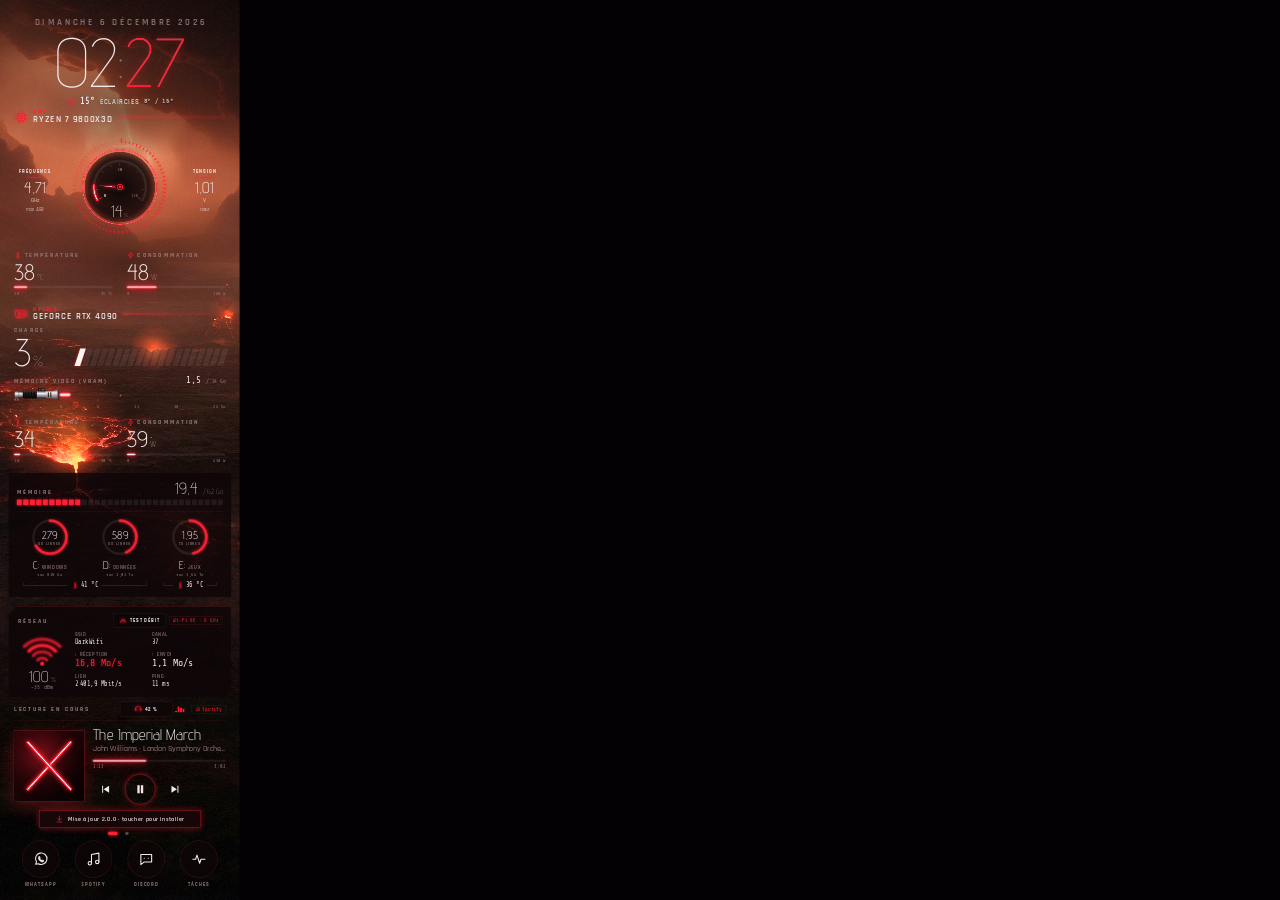
==== src/ArkaHyte/wwwroot/index.html @ 6d51eee2 "feat: audio controls, tidy data folder, same-size action pills - Audio pill in the now playing heade" ====
<!doctype html>
<html lang="fr">
<head>
	<meta charset="utf-8">
	<meta name="viewport" content="width=device-width, initial-scale=1">
	<title>Arka Hyte</title>
	<link rel="stylesheet" href="fonts/fonts.css">
	<link rel="stylesheet" href="css/console.css">
</head>
<body>
	<svg width="0" height="0" style="position:absolute" aria-hidden="true">
		<defs>
			<symbol id="i-thermo" viewBox="0 0 24 24"><path d="M14 14.8V4a2 2 0 0 0-4 0v10.8a4 4 0 1 0 4 0z"/><path d="M12 9v8"/></symbol>
			<symbol id="i-bolt" viewBox="0 0 24 24"><path d="M13 2 4 14h7l-1 8 9-12h-7z"/></symbol>
			<symbol id="i-chip" viewBox="0 0 24 24"><rect x="6" y="6" width="12" height="12" rx="1.5"/><rect x="9.5" y="9.5" width="5" height="5"/><path d="M9 2v4M15 2v4M9 18v4M15 18v4M2 9h4M2 15h4M18 9h4M18 15h4"/></symbol>
			<symbol id="i-gpu" viewBox="0 0 24 24"><rect x="2" y="6" width="20" height="11" rx="1.5"/><circle cx="9" cy="11.5" r="3"/><circle cx="9" cy="11.5" r=".6"/><path d="M15 9.5h4M15 12h4M15 14.5h4M5 17v2.5M8 17v2.5M11 17v2.5"/></symbol>
			<symbol id="i-note" viewBox="0 0 24 24"><path d="M9 18V5l11-2v13"/><circle cx="6.5" cy="18" r="2.5"/><circle cx="17.5" cy="16" r="2.5"/></symbol>
			<symbol id="i-play" viewBox="0 0 24 24"><rect x="2" y="5" width="20" height="14" rx="3"/><path d="m10 9 5 3-5 3z"/></symbol>
			<symbol id="i-live" viewBox="0 0 24 24"><path d="M5 4h15v10l-4 4h-4l-3 3v-3H5z"/><path d="M11 8v4M15 8v4"/></symbol>
			<symbol id="i-load" viewBox="0 0 24 24"><path d="M3 12h4l3-8 4 16 3-8h4"/></symbol>
			<symbol id="i-gamepad" viewBox="0 0 24 24"><path d="M6 8h12a4 4 0 0 1 3.9 4.9l-1 4A2.6 2.6 0 0 1 16.4 18L14 15h-4l-2.4 3a2.6 2.6 0 0 1-4.5-1.1l-1-4A4 4 0 0 1 6 8z"/><path d="M7.5 11v3M6 12.5h3"/></symbol>
			<symbol id="i-speaker" viewBox="0 0 24 24"><path d="M11 5 6 9H3v6h3l5 4z"/><path d="M15.5 8.5a5 5 0 0 1 0 7M18.5 5.5a9 9 0 0 1 0 13"/></symbol>
			<symbol id="i-headset" viewBox="0 0 24 24"><path d="M3 14v-2a9 9 0 0 1 18 0v2"/><path d="M21 15a2 2 0 0 1-2 2h-1v-6h1a2 2 0 0 1 2 2zM3 15a2 2 0 0 0 2 2h1v-6H5a2 2 0 0 0-2 2z"/></symbol>
			<symbol id="i-display" viewBox="0 0 24 24"><rect x="3" y="4" width="18" height="12" rx="1.5"/><path d="M8 20h8M12 16v4"/></symbol>
			<symbol id="i-mic" viewBox="0 0 24 24"><rect x="9" y="3" width="6" height="11" rx="3"/><path d="M5 11a7 7 0 0 0 14 0M12 18v3"/></symbol>
			<symbol id="i-mic-off" viewBox="0 0 24 24"><path d="M3 3l18 18"/><path d="M9 9v2a3 3 0 0 0 5.1 2.1M15 9.3V6a3 3 0 0 0-5.7-1.3"/><path d="M5 11a7 7 0 0 0 11.5 5.4M19 11a7 7 0 0 1-.6 2.8M12 18v3"/></symbol>
			<symbol id="i-grid" viewBox="0 0 24 24"><rect x="3" y="3" width="7" height="7" rx="1"/><rect x="14" y="3" width="7" height="7" rx="1"/><rect x="3" y="14" width="7" height="7" rx="1"/><rect x="14" y="14" width="7" height="7" rx="1"/></symbol>
		</defs>
	</svg>

	<div class="frame ignite" id="frame">
		<canvas class="layer" id="bg" width="682" height="2560"></canvas>
		<!-- Drifting veils over the sky (smoke or haze) and breathing lava hot spots (Sith only, positions match background.jpg) -->
		<div class="smoke" data-period="90" data-amplitude="160" style="top: 80px"></div>
		<div class="smoke" data-period="130" data-amplitude="220" style="top: 520px"></div>
		<div class="lava-spot" style="left: -30px; top: 1010px; width: 400px; height: 400px"></div>
		<div class="lava-spot" style="left: 125px; top: 1200px; width: 180px; height: 180px"></div>
		<div class="lava-spot" style="left: 360px; top: 1360px; width: 320px; height: 320px"></div>
		<div class="lava-spot" style="left: 590px; top: 835px; width: 110px; height: 110px"></div>
		<div class="lava-spot" style="left: 370px; top: 920px; width: 140px; height: 140px"></div>
		<!-- Particles (embers or blowing sand by theme): half-resolution canvas over the band y 450 to 1750 -->
		<canvas id="fx" width="341" height="650"></canvas>

		<section class="widget clock" aria-label="Horloge">
			<div class="date" id="date">&nbsp;</div>
			<div class="time"><span id="hh">--</span><span class="colon">:</span><span class="mm" id="mm">--</span></div>
			<!-- Weather (option, Open-Meteo): shown once the host sends a reading -->
			<div class="weather" id="weather" hidden>
				<svg class="wx-icon" id="wxIcon" viewBox="0 0 24 24" aria-hidden="true"></svg>
				<span class="wx-temp" id="wxTemp"></span>
				<span class="wx-text" id="wxText"></span>
				<span class="wx-range data" id="wxRange"></span>
			</div>
		</section>

		<!-- ===== Game view (frame.game): header, FPS reactor, framerate details and history ===== -->
		<div class="widget game-only game-head">
			<span class="chip"><svg><use href="#i-gamepad"/></svg>Mode jeu</span>
			<span class="game-title" id="gameTitle">--</span>
			<span class="game-mic" id="gameMic" hidden><svg><use href="#i-mic-off"/></svg>Micro coupé</span>
			<span class="data game-since" id="gameSince">&nbsp;</span>
		</div>
		<div class="widget game-only game-rule"></div>
		<!-- Arc: FPS against the refresh rate of the game's monitor; built by console.js -->
		<section class="widget game-only game-fps" id="gameFps" aria-label="Images par seconde">
			<svg id="fpsDial" width="600" height="600" viewBox="0 0 600 600" aria-hidden="true"></svg>
			<div class="game-fps-core">
				<span class="label">Images / s</span>
				<span class="game-fps-value" id="fpsValue">--</span>
				<span class="game-fps-unit">FPS</span>
				<span class="data game-fps-scale" id="fpsScale">&nbsp;</span>
			</div>
		</section>
		<div class="widget game-only game-trio">
			<div><span class="label" id="fpsLowLabel">1 % low</span><div class="game-trio-value"><span id="fpsLow">--</span><small>FPS</small></div></div>
			<div><span class="label">Temps de frame</span><div class="game-trio-value"><span id="frameTime">--</span><small>ms</small></div></div>
			<div><span class="label">Moyenne</span><div class="game-trio-value"><span id="fpsAvg">--</span><small>FPS</small></div></div>
		</div>
		<section class="widget game-only game-graph" aria-label="FPS des 60 dernières secondes">
			<div class="game-graph-head">
				<span class="label">60 dernières secondes</span>
				<span class="game-legend"><span><i></i>FPS</span><span><i class="low"></i><span id="graphLowLabel">1 % low</span></span></span>
			</div>
			<div class="graph-window">
				<svg id="fpsGraph" width="586" height="140" viewBox="0 0 586 140" aria-hidden="true"></svg>
				<div class="graph-low" id="graphLow"></div>
				<div class="graph-pause" id="graphPause" hidden></div>
			</div>
		</section>

		<!-- ===== Processor ===== -->
		<div class="widget section-head cpu-head">
			<svg class="ico"><use href="#i-chip"/></svg>
			<div class="name"><span class="maker" id="cpuMaker">AMD</span><span class="model" id="cpuModel">Ryzen 7 9800X3D</span></div>
			<span class="rule"></span>
		</div>

		<section class="widget cpu" id="cpu" aria-label="Charge du processeur (toucher : détails)">
			<canvas id="cpuSpikes" width="360" height="360"></canvas>
			<canvas id="cpuRing" width="360" height="360"></canvas>
			<div class="cpu-core">
				<span class="label">Charge</span>
				<span class="big"><span id="cpuLoad">--</span><small>%</small></span>
			</div>
		</section>

		<!-- Clock and voltage on both sides of the dial (normal view; option of the detail panel) -->
		<div class="widget cpu-side cpu-side-clock">
			<span class="label">Fréquence</span>
			<span class="cpu-side-rule"></span>
			<span class="cpu-side-value" id="cpuSideClock">--</span>
			<span class="cpu-side-unit">GHz</span>
			<span class="cpu-side-sub" id="cpuSideMax">&nbsp;</span>
		</div>
		<div class="widget cpu-side cpu-side-volt">
			<span class="label">Tension</span>
			<span class="cpu-side-rule"></span>
			<span class="cpu-side-value" id="cpuSideVolt">--</span>
			<span class="cpu-side-unit">V</span>
			<span class="cpu-side-sub">cœur</span>
		</div>

		<div class="widget metrics cpu-metrics">
			<div class="metric" id="cpuTempTile">
				<div class="metric-head"><svg class="ico"><use href="#i-thermo"/></svg><span class="label">Température</span></div>
				<div class="metric-value"><span id="cpuTemp">--</span><span class="u">°C</span></div>
				<div class="gauge"><div class="gauge-fill" id="cpuTempFill"><div class="ix" style="--d:0.3s"><div class="blade-h"></div></div></div></div>
				<div class="gauge-scale data"><span>30</span><span>95 °C</span></div>
			</div>
			<div class="metric" id="cpuPowTile">
				<div class="metric-head"><svg class="ico"><use href="#i-bolt"/></svg><span class="label">Consommation</span></div>
				<div class="metric-value"><span id="cpuPow">--</span><span class="u">W</span></div>
				<div class="gauge"><div class="gauge-fill" id="cpuPowFill"><div class="ix" style="--d:0.4s"><div class="blade-h"></div></div></div></div>
				<div class="gauge-scale data"><span>0</span><span>160 W</span></div>
			</div>
		</div>

		<!-- ===== Graphics card ===== -->
		<div class="widget section-head gpu-head">
			<svg class="ico"><use href="#i-gpu"/></svg>
			<div class="name"><span class="maker" id="gpuMaker">NVIDIA</span><span class="model" id="gpuModel">GeForce RTX 4090</span></div>
			<span class="rule"></span>
		</div>

		<section class="widget gpu-load" id="gpu" aria-label="Charge du GPU">
			<div class="load-block">
				<span class="label">Charge</span>
				<span class="big"><span id="gpuLoad">--</span><small>%</small></span>
			</div>
			<div class="segs" id="segs"></div>
			<span class="fps" id="gpuFps" hidden><span class="label">En jeu</span><span class="data"><span id="gpuFpsValue">--</span> <small>FPS</small></span></span>
		</section>

		<section class="widget vram" aria-label="Mémoire vidéo">
			<div class="vram-head">
				<span class="label">Mémoire vidéo (VRAM)</span>
				<span class="data"><span id="vramUsed">--</span> <small>/ <span id="vramTotal">24</span> Go</small></span>
			</div>
			<div class="saber-row">
				<svg width="130" height="44" viewBox="0 0 130 44" aria-hidden="true">
					<defs>
						<linearGradient id="chrome" x1="0" y1="0" x2="0" y2="1">
							<stop offset="0" stop-color="#55555b"/>
							<stop offset="0.32" stop-color="#f4f4f7"/>
							<stop offset="0.6" stop-color="#9c9ca3"/>
							<stop offset="1" stop-color="#26262a"/>
						</linearGradient>
						<linearGradient id="grip" x1="0" y1="0" x2="0" y2="1">
							<stop offset="0" stop-color="#3a3a3f"/>
							<stop offset="0.4" stop-color="#1b1b1e"/>
							<stop offset="1" stop-color="#050506"/>
						</linearGradient>
					</defs>
					<!-- Sith theme: Vader's hilt -->
					<g class="hilt-sith">
					<!-- Pommel with hanging ring -->
					<circle cx="7" cy="36" r="4.5" fill="none" stroke="url(#chrome)" stroke-width="2"/>
					<rect x="2" y="12" width="11" height="20" rx="3" fill="url(#chrome)"/>
					<rect x="13" y="13.5" width="12" height="17" fill="url(#chrome)"/>
					<!-- Black ribbed grip -->
					<rect x="25" y="12.5" width="40" height="19" fill="#0b0b0d"/>
					<g fill="url(#grip)">
						<rect x="27" y="10.5" width="5" height="23" rx="1.5"/>
						<rect x="35" y="10.5" width="5" height="23" rx="1.5"/>
						<rect x="43" y="10.5" width="5" height="23" rx="1.5"/>
						<rect x="51" y="10.5" width="5" height="23" rx="1.5"/>
						<rect x="59" y="10.5" width="5" height="23" rx="1.5"/>
					</g>
					<!-- Clamp with activation box -->
					<rect x="65" y="11" width="26" height="22" fill="url(#chrome)"/>
					<rect x="67" y="29" width="22" height="2" fill="#3a3a3f"/>
					<rect x="68" y="3" width="20" height="9" rx="1" fill="#141416"/>
					<circle cx="73" cy="7.5" r="2.2" style="fill: var(--blade)"/>
					<rect x="78" y="5" width="8" height="5" rx="1" fill="#55555b"/>
					<!-- Flared emitter shroud -->
					<path d="M91 12 L110 12 L126 6 L126 38 L110 32 L91 32 Z" fill="url(#chrome)"/>
					<g fill="#1a1a1d">
						<rect x="96" y="15" width="3" height="14" rx="1"/>
						<rect x="103" y="15" width="3" height="14" rx="1"/>
					</g>
					<rect x="124" y="8" width="4" height="28" fill="#2a2a2e"/>
					</g>
					<!-- Jedi theme: Obi-Wan style hilt, same length so the blade starts at the same place -->
					<g class="hilt-jedi">
						<!-- Ribbed pommel -->
						<rect x="2" y="12.5" width="12" height="19" rx="4" fill="url(#chrome)"/>
						<g fill="#1a1a1d">
							<rect x="5" y="12.5" width="1.6" height="19"/>
							<rect x="9" y="12.5" width="1.6" height="19"/>
						</g>
						<!-- Grip: steel tube with black ribs -->
						<rect x="14" y="14" width="46" height="16" fill="url(#chrome)"/>
						<g fill="url(#grip)">
							<rect x="17" y="12.5" width="4" height="19" rx="1.2"/>
							<rect x="24" y="12.5" width="4" height="19" rx="1.2"/>
							<rect x="31" y="12.5" width="4" height="19" rx="1.2"/>
							<rect x="38" y="12.5" width="4" height="19" rx="1.2"/>
							<rect x="45" y="12.5" width="4" height="19" rx="1.2"/>
							<rect x="52" y="12.5" width="4" height="19" rx="1.2"/>
						</g>
						<!-- Collar with the activation button -->
						<rect x="60" y="11" width="13" height="22" rx="1.5" fill="url(#chrome)"/>
						<rect x="63" y="6" width="7" height="6" rx="1" fill="#141416"/>
						<rect x="64.5" y="7.5" width="4" height="3" rx="0.8" style="fill: var(--blade)"/>
						<!-- Upper body with vent slots -->
						<rect x="73" y="13.5" width="30" height="17" fill="url(#chrome)"/>
						<g fill="#1a1a1d">
							<rect x="78" y="17" width="8" height="2.2" rx="1"/>
							<rect x="78" y="24.8" width="8" height="2.2" rx="1"/>
							<rect x="91" y="15.5" width="2" height="13" rx="1"/>
							<rect x="96" y="15.5" width="2" height="13" rx="1"/>
						</g>
						<!-- Emitter: dark ring then a toothed steel cap -->
						<rect x="103" y="10.5" width="4" height="23" rx="1" fill="#2a2a2e"/>
						<rect x="107" y="12" width="17" height="20" fill="url(#chrome)"/>
						<g fill="#1a1a1d">
							<rect x="110" y="12" width="2.4" height="4"/>
							<rect x="115" y="12" width="2.4" height="4"/>
							<rect x="120" y="12" width="2.4" height="4"/>
							<rect x="110" y="28" width="2.4" height="4"/>
							<rect x="115" y="28" width="2.4" height="4"/>
							<rect x="120" y="28" width="2.4" height="4"/>
						</g>
						<rect x="124" y="11" width="4" height="22" fill="#2a2a2e"/>
					</g>
				</svg>
				<div class="saber-zone">
					<div class="vram-fill" id="vramFill"><div class="ix" style="--d:0.6s"><div class="blade-h"></div></div></div>
				</div>
			</div>
			<div class="ticks data" id="vramTicks"><span>0</span><span>6</span><span>12</span><span>18</span><span>24 Go</span></div>
		</section>

		<div class="widget metrics gpu-metrics">
			<div class="metric" id="gpuTempTile">
				<div class="metric-head"><svg class="ico"><use href="#i-thermo"/></svg><span class="label">Température</span></div>
				<div class="metric-value"><span id="gpuTemp">--</span><span class="u">°C</span></div>
				<div class="gauge"><div class="gauge-fill" id="gpuTempFill"><div class="ix" style="--d:0.7s"><div class="blade-h"></div></div></div></div>
				<div class="gauge-scale data"><span>30</span><span>90 °C</span></div>
			</div>
			<div class="metric" id="gpuPowTile">
				<div class="metric-head"><svg class="ico"><use href="#i-bolt"/></svg><span class="label">Consommation</span></div>
				<div class="metric-value"><span id="gpuPow">--</span><span class="u">W</span></div>
				<div class="gauge"><div class="gauge-fill" id="gpuPowFill"><div class="ix" style="--d:0.8s"><div class="blade-h"></div></div></div></div>
				<div class="gauge-scale data"><span>0</span><span>450 W</span></div>
			</div>
		</div>

		<!-- ===== Memory + storage ===== -->
		<section class="widget vault" aria-label="Mémoire et stockage">
			<div class="ram-head">
				<span class="label">Mémoire</span>
				<span class="ram-value"><span id="ramUsed">--</span> <small>/ <span id="ramTotal">--</span> Go</small></span>
			</div>
			<div class="leds" id="leds"></div>
			<!-- One card per configured drive, built by console.js from the template below -->
			<div class="disks" id="disks"></div>
			<template id="diskTemplate">
				<div class="disk">
					<div class="disk-ring">
						<svg width="108" height="108" viewBox="0 0 108 108" aria-hidden="true">
							<circle cx="54" cy="54" r="47" fill="none" stroke="rgba(255,255,255,0.08)" stroke-width="7"/>
							<circle class="disk-arc" cx="54" cy="54" r="47" fill="none" style="stroke: var(--blade)" stroke-width="7" stroke-linecap="round" stroke-dasharray="0 296"/>
						</svg>
						<div class="inner"><span class="free">--</span><span class="unit">Go libres</span></div>
					</div>
					<div class="disk-name"><span class="disk-letter">--</span><span class="disk-label"></span></div>
					<span class="data disk-total">&nbsp;</span>
				</div>
			</template>
			<!-- One per physical disk, under the drives it holds: their shared temperature -->
			<template id="diskGroupTemplate">
				<div class="disk-group" hidden><span class="disk-temp"><svg class="ico"><use href="#i-thermo"/></svg><span class="disk-temp-value">-- °C</span></span></div>
			</template>
		</section>

		<!-- ===== Network ===== -->
		<section class="widget holonet" id="holonet" aria-label="Réseau">
			<div class="net-head">
				<span class="label">Réseau</span>
				<div class="net-actions">
					<button type="button" class="action-pill net-test" id="netTestBtn" aria-label="Lancer un test de débit">
						<svg viewBox="0 0 24 24"><path d="M4 18a8 8 0 1 1 16 0"/><path d="m12 18 4-6"/><path d="M6.6 13.6h.01M8.6 9.6h.01M12 8h.01M15.4 9.6h.01"/></svg>
						<span>Test débit</span>
					</button>
					<button type="button" class="net-test" id="stAction" hidden>Annuler</button>
					<span class="chip" id="netChip">--</span>
				</div>
			</div>
			<!-- The speed test view takes the place of the network body, in the same box -->
			<div class="net-stack" id="netStack">
				<div class="net-body">
					<div class="signal">
						<svg width="130" height="100" viewBox="0 0 130 100" aria-hidden="true">
							<path class="arc" id="arc1" d="M52.27 79.27 A18 18 0 0 1 77.73 79.27"/>
							<path class="arc" id="arc2" d="M39.54 66.54 A36 36 0 0 1 90.46 66.54"/>
							<path class="arc" id="arc3" d="M26.82 53.82 A54 54 0 0 1 103.18 53.82"/>
							<path class="arc" id="arc4" d="M14.09 41.09 A72 72 0 0 1 115.91 41.09"/>
							<circle class="source" cx="65" cy="90" r="6" style="fill: var(--blade)"/>
						</svg>
						<span class="signal-pct"><span id="sigPct">--</span><small> %</small></span>
						<span class="data" id="rssi">&nbsp;</span>
					</div>
					<dl class="netgrid">
						<div><dt>SSID</dt><dd id="ssid">--</dd></div>
						<div><dt>Canal</dt><dd id="channel">--</dd></div>
						<div><dt>↓ Réception</dt><dd class="rate down" id="rateDown">--</dd></div>
						<div><dt>↑ Envoi</dt><dd class="rate" id="rateUp">--</dd></div>
						<div><dt>Lien</dt><dd id="link">--</dd></div>
						<div><dt>Ping</dt><dd id="ping">--</dd></div>
					</dl>
				</div>
				<div class="speedtest" id="speedtest" aria-label="Test de débit" hidden>
					<div class="st-live" id="stLive">
						<canvas id="stGauge" width="236" height="176"></canvas>
						<div class="st-readout">
							<span class="st-dir" id="stDir">Ping</span>
							<div class="st-reading"><span class="st-value" id="stValue">--</span><span class="st-unit" id="stUnit">ms</span></div>
							<dl class="st-results">
								<div><dt>Ping</dt><dd id="stPing">--</dd></div>
								<div class="down"><dt>↓</dt><dd id="stDown">--</dd></div>
								<div class="up"><dt>↑</dt><dd id="stUp">--</dd></div>
							</dl>
							<span class="data st-phase" id="stPhase">Test de débit</span>
						</div>
					</div>
					<div class="st-summary" id="stSummary" hidden>
						<div class="st-stat down"><span class="label">↓ Réception</span><span class="st-big" id="stSumDown">--</span><span class="st-u">Mbit/s</span></div>
						<div class="st-stat up"><span class="label">↑ Envoi</span><span class="st-big" id="stSumUp">--</span><span class="st-u">Mbit/s</span></div>
						<div class="st-stat ping"><span class="label">Ping</span><span class="st-big" id="stSumPing">--</span><span class="st-u">ms</span></div>
						<span class="data st-server" id="stServer">&nbsp;</span>
					</div>
				</div>
			</div>
		</section>

		<!-- ===== Now playing ===== -->
		<section class="widget media" id="media" aria-label="Lecture en cours">
			<div class="media-head">
				<span class="label">Lecture en cours</span>
				<span class="media-tags">
					<!-- Audio: one pill (output, volume, a muted microphone) that opens the Audio panel -->
					<button type="button" class="action-pill audio-pill audio-mic" id="audioPill" aria-label="Audio" hidden>
						<svg class="audio-pill-output"><use href="#i-speaker"/></svg><span id="audioVolumeText">--</span><svg class="audio-pill-mic" hidden><use href="#i-mic-off"/></svg>
					</button>
					<span class="eq" aria-hidden="true"><i></i><i></i><i></i><i></i></span>
					<span class="chip" id="mediaSource"><svg><use href="#i-note"/></svg><span>--</span></span>
				</span>
			</div>
			<div class="media-body">
				<div class="media-art-box">
					<canvas id="mediaArt" width="200" height="200"></canvas>
					<img id="mediaCover" alt="" hidden>
				</div>
				<div class="media-info">
					<span class="media-title" id="mediaTitle">Aucune lecture</span>
					<span class="media-artist" id="mediaArtist">&nbsp;</span>
					<div class="media-progress" id="mediaProgress">
						<div class="gauge"><div class="gauge-fill" id="mediaFill"><div class="blade-h"></div></div></div>
						<div class="media-time data"><span id="mediaPos">0:00</span><span id="mediaDur">0:00</span></div>
					</div>
					<div class="live" id="mediaLive" hidden><b>EN DIRECT</b></div>
					<div class="media-controls">
						<button type="button" data-media="previous" aria-label="Précédent"><svg viewBox="0 0 24 24"><path d="M6 5h2v14H6zM20 5v14L9 12z"/></svg></button>
						<button type="button" data-media="toggle" class="main" id="playBtn" aria-label="Lecture"><svg viewBox="0 0 24 24" id="playIcon"><path d="M7 4v16l13-8z"/></svg></button>
						<button type="button" data-media="next" aria-label="Suivant"><svg viewBox="0 0 24 24"><path d="M16 5h2v14h-2zM4 5v14l11-7z"/></svg></button>
					</div>
				</div>
			</div>
		</section>

		<!-- Dock buttons come from the "Shortcuts" setting (label, target, icon); long press opens the editor -->
		<nav class="widget dock" id="dock" aria-label="Raccourcis"></nav>

		<!-- Shortcut editor (long press on a dock button) -->
		<div class="editor" id="editor" role="dialog" aria-modal="true" aria-labelledby="editorTitle" hidden>
			<div class="editor-panel">
				<div class="editor-head">
					<span class="label" id="editorTitle">Raccourci</span>
					<button type="button" class="editor-close" id="editorClose" aria-label="Fermer">
						<svg viewBox="0 0 24 24"><path d="M6 6l12 12M18 6 6 18"/></svg>
					</button>
				</div>
				<div class="editor-preview">
					<span class="dock-icon" id="editorPreviewIcon"></span>
					<div class="editor-preview-text">
						<span class="editor-app-name" id="editorAppName">Choisis une application</span>
						<span class="data">Touche une application, puis une icône</span>
					</div>
				</div>
				<span class="label editor-section">Application</span>
				<div class="editor-apps-wrap">
					<div class="editor-apps" id="editorApps"></div>
					<div class="editor-letters" id="editorLetters"></div>
				</div>
				<span class="label editor-section">Icône</span>
				<div class="editor-icons" id="editorIcons"></div>
				<div class="editor-actions">
					<button type="button" class="editor-btn" id="editorCancel">Annuler</button>
					<button type="button" class="editor-btn primary" id="editorSave" disabled>Enregistrer</button>
				</div>
			</div>
		</div>
		<!-- Processor details (tap on the CPU dial), filled by console.js -->
		<div class="editor cpu-detail" id="cpuDetail" role="dialog" aria-modal="true" aria-labelledby="cpuDetailTitle" hidden>
			<div class="editor-panel">
				<div class="editor-head">
					<div>
						<span class="label" id="cpuDetailTitle">Processeur</span>
						<div class="cpu-detail-model" id="cpuDetailModel">&nbsp;</div>
					</div>
					<button type="button" class="editor-close" id="cpuDetailClose" aria-label="Fermer">
						<svg viewBox="0 0 24 24"><path d="M6 6l12 12M18 6 6 18"/></svg>
					</button>
				</div>
				<div class="cpu-stats">
					<div class="cpu-stat">
						<span class="label">Fréquence des cœurs</span>
						<div class="cpu-stat-value"><span id="cpuDetailClock">--</span><small>GHz</small></div>
						<div class="cpu-stat-sub" id="cpuDetailFastest">&nbsp;</div>
						<div class="cpu-stat-sub" id="cpuDetailEffective">&nbsp;</div>
					</div>
					<div class="cpu-stat">
						<span class="label">Tension du cœur</span>
						<div class="cpu-stat-value"><span id="cpuDetailVolt">--</span><small>V</small></div>
						<div class="cpu-stat-sub">VDDCR_VDD (SVI3)</div>
					</div>
					<div class="cpu-stat">
						<span class="label">Limite de puissance</span>
						<div class="cpu-stat-value"><span id="cpuDetailPpt">--</span><small>% PPT</small></div>
						<div class="gauge"><div class="gauge-fill" id="cpuDetailPptFill"><div class="blade-h"></div></div></div>
					</div>
					<div class="cpu-stat">
						<span class="label">Cœurs actifs</span>
						<div class="cpu-stat-value"><span id="cpuDetailActive">--</span><small id="cpuDetailCores"></small></div>
						<div class="cpu-stat-sub">moyenne sur la seconde</div>
					</div>
				</div>
				<div class="cpu-section-title"><span class="label">Charge par cœur</span><span class="hint" id="cpuDetailLanesHint">&nbsp;</span></div>
				<div class="cpu-lanes" id="cpuDetailLanes"></div>
				<button type="button" class="cpu-detail-toggle" id="cpuDetailToggle" aria-pressed="true">
					<span>Afficher fréquence et tension à côté du compteur</span><i></i>
				</button>
				<button type="button" class="editor-btn" data-action="cpu">Ouvrir le Gestionnaire des tâches</button>
			</div>
		</div>

		<!-- Audio (tap on the output or volume pill): volume, default output, microphone -->
		<div class="editor audio-panel" id="audioPanel" role="dialog" aria-modal="true" aria-labelledby="audioPanelTitle" hidden>
			<div class="editor-panel">
				<div class="editor-head">
					<span class="label" id="audioPanelTitle">Audio</span>
					<button type="button" class="editor-close" id="audioPanelClose" aria-label="Fermer">
						<svg viewBox="0 0 24 24"><path d="M6 6l12 12M18 6 6 18"/></svg>
					</button>
				</div>
				<div class="cpu-section-title"><span class="label">Volume général</span></div>
				<div class="audio-volume" id="audioVolume">
					<svg><use href="#i-speaker"/></svg>
					<div class="audio-track" id="audioTrack"><div class="audio-fill" id="audioFill"></div><div class="audio-knob" id="audioKnob"></div></div>
					<span class="audio-value"><span id="audioVolumeValue">--</span><small>%</small></span>
				</div>
				<div class="cpu-section-title"><span class="label">Sortie</span></div>
				<div class="audio-outputs" id="audioOutputs"></div>
				<div class="cpu-section-title"><span class="label">Micro</span></div>
				<button type="button" class="audio-chip audio-mic audio-mic-big" id="audioMicButton">
					<svg><use href="#i-mic"/></svg><span><span id="audioMicState">--</span><small id="audioMicName">&nbsp;</small></span>
				</button>
			</div>
		</div>

		<!-- Last minutes of a temperature / power tile (short tap), drawn by console.js -->
		<div class="editor history" id="history" role="dialog" aria-modal="true" aria-labelledby="historyTitle" hidden>
			<div class="editor-panel">
				<div class="editor-head">
					<span class="label" id="historyTitle">Historique</span>
					<button type="button" class="editor-close" id="historyClose" aria-label="Fermer">
						<svg viewBox="0 0 24 24"><path d="M6 6l12 12M18 6 6 18"/></svg>
					</button>
				</div>
				<div class="history-range" role="radiogroup" aria-label="Durée">
					<button type="button" role="radio" data-minutes="10">10 minutes</button>
					<button type="button" role="radio" data-minutes="30">30 minutes</button>
				</div>
				<div class="history-stats">
					<div><span class="label">Actuelle</span><span class="history-value"><span id="historyNow">--</span><small class="history-unit"></small></span></div>
					<div><span class="label">Min</span><span class="history-value"><span id="historyMin">--</span><small class="history-unit"></small></span></div>
					<div><span class="label">Moyenne</span><span class="history-value"><span id="historyAvg">--</span><small class="history-unit"></small></span></div>
					<div><span class="label">Max</span><span class="history-value"><span id="historyMax">--</span><small class="history-unit"></small></span></div>
				</div>
				<canvas id="historyChart" width="586" height="440"></canvas>
				<div class="history-legend">
					<span><i class="line"></i>Mesure</span>
					<span><i class="warm"></i>Seuil chaud <b id="historyWarm">--</b></span>
					<span><i class="hot"></i>Seuil d'alerte <b id="historyHot">--</b></span>
					<span>Haut de l'échelle <b id="historyTop">--</b></span>
				</div>
				<p class="history-note" id="historyNote"></p>
			</div>
		</div>

		<!-- On-screen settings of a metric (long press): HWiNFO value(s) and thresholds, built by console.js -->
		<div class="editor sheet" id="sheet" role="dialog" aria-modal="true" aria-labelledby="sheetTitle" hidden>
			<div class="editor-panel">
				<div class="editor-head">
					<span class="label" id="sheetTitle">Réglages</span>
					<button type="button" class="editor-close" id="sheetClose" aria-label="Fermer">
						<svg viewBox="0 0 24 24"><path d="M6 6l12 12M18 6 6 18"/></svg>
					</button>
				</div>
				<div class="sheet-body" id="sheetBody"></div>
				<div class="editor-actions">
					<button type="button" class="editor-btn" id="sheetCancel">Annuler</button>
					<button type="button" class="editor-btn primary" id="sheetSave" disabled>Enregistrer</button>
				</div>
			</div>
		</div>
		<!-- Which view is shown, like the pages of a phone: a swipe moves between them, so does a tap on a dot.
		     Not a .widget: it stays put while the views change. -->
		<div class="page-dots" id="pageDots" aria-label="Vues">
			<button type="button" data-view="normal" aria-label="Vue normale"></button>
			<button type="button" data-view="game" aria-label="Vue jeu"></button>
		</div>
		<!-- Stays until the update is installed (a toast would be gone before anyone looks) -->
		<button type="button" class="update-banner" id="updateBanner" hidden>
			<svg viewBox="0 0 24 24"><path d="M12 3v12M7 10l5 5 5-5M5 20h14"/></svg>
			<span id="updateText"></span>
		</button>
		<div class="toast" id="toast" role="status"></div>
	</div>

	<script src="js/icons.js"></script>
	<script src="js/console.js"></script>
</body>
</html>
---- src/ArkaHyte/wwwroot/fonts/fonts.css ----
/* Self-hosted Google Fonts (SIL Open Font License): Advent Pro, Rajdhani, Share Tech Mono */
@font-face {
	font-family: 'Advent Pro';
	font-style: normal;
	font-weight: 100;
	font-display: block;
	src: url(./AdventPro-latin-ext-100.woff2) format('woff2');
	unicode-range: U+0100-02BA, U+02BD-02C5, U+02C7-02CC, U+02CE-02D7, U+02DD-02FF, U+0304, U+0308, U+0329, U+1D00-1DBF, U+1E00-1E9F, U+1EF2-1EFF, U+2020, U+20A0-20AB, U+20AD-20C4, U+2113, U+2C60-2C7F, U+A720-A7FF;
}
@font-face {
	font-family: 'Advent Pro';
	font-style: normal;
	font-weight: 100;
	font-display: block;
	src: url(./AdventPro-latin-100.woff2) format('woff2');
	unicode-range: U+0000-00FF, U+0131, U+0152-0153, U+02BB-02BC, U+02C6, U+02DA, U+02DC, U+0304, U+0308, U+0329, U+2000-206F, U+20AC, U+2122, U+2191, U+2193, U+2212, U+2215, U+FEFF, U+FFFD;
}
@font-face {
	font-family: 'Advent Pro';
	font-style: normal;
	font-weight: 200;
	font-display: block;
	src: url(./AdventPro-latin-ext-100.woff2) format('woff2');
	unicode-range: U+0100-02BA, U+02BD-02C5, U+02C7-02CC, U+02CE-02D7, U+02DD-02FF, U+0304, U+0308, U+0329, U+1D00-1DBF, U+1E00-1E9F, U+1EF2-1EFF, U+2020, U+20A0-20AB, U+20AD-20C4, U+2113, U+2C60-2C7F, U+A720-A7FF;
}
@font-face {
	font-family: 'Advent Pro';
	font-style: normal;
	font-weight: 200;
	font-display: block;
	src: url(./AdventPro-latin-100.woff2) format('woff2');
	unicode-range: U+0000-00FF, U+0131, U+0152-0153, U+02BB-02BC, U+02C6, U+02DA, U+02DC, U+0304, U+0308, U+0329, U+2000-206F, U+20AC, U+2122, U+2191, U+2193, U+2212, U+2215, U+FEFF, U+FFFD;
}
@font-face {
	font-family: 'Advent Pro';
	font-style: normal;
	font-weight: 300;
	font-display: block;
	src: url(./AdventPro-latin-ext-100.woff2) format('woff2');
	unicode-range: U+0100-02BA, U+02BD-02C5, U+02C7-02CC, U+02CE-02D7, U+02DD-02FF, U+0304, U+0308, U+0329, U+1D00-1DBF, U+1E00-1E9F, U+1EF2-1EFF, U+2020, U+20A0-20AB, U+20AD-20C4, U+2113, U+2C60-2C7F, U+A720-A7FF;
}
@font-face {
	font-family: 'Advent Pro';
	font-style: normal;
	font-weight: 300;
	font-display: block;
	src: url(./AdventPro-latin-100.woff2) format('woff2');
	unicode-range: U+0000-00FF, U+0131, U+0152-0153, U+02BB-02BC, U+02C6, U+02DA, U+02DC, U+0304, U+0308, U+0329, U+2000-206F, U+20AC, U+2122, U+2191, U+2193, U+2212, U+2215, U+FEFF, U+FFFD;
}
@font-face {
	font-family: 'Rajdhani';
	font-style: normal;
	font-weight: 500;
	font-display: block;
	src: url(./Rajdhani-latin-ext-500.woff2) format('woff2');
	unicode-range: U+0100-02BA, U+02BD-02C5, U+02C7-02CC, U+02CE-02D7, U+02DD-02FF, U+0304, U+0308, U+0329, U+1D00-1DBF, U+1E00-1E9F, U+1EF2-1EFF, U+2020, U+20A0-20AB, U+20AD-20C4, U+2113, U+2C60-2C7F, U+A720-A7FF;
}
@font-face {
	font-family: 'Rajdhani';
	font-style: normal;
	font-weight: 500;
	font-display: block;
	src: url(./Rajdhani-latin-500.woff2) format('woff2');
	unicode-range: U+0000-00FF, U+0131, U+0152-0153, U+02BB-02BC, U+02C6, U+02DA, U+02DC, U+0304, U+0308, U+0329, U+2000-206F, U+20AC, U+2122, U+2191, U+2193, U+2212, U+2215, U+FEFF, U+FFFD;
}
@font-face {
	font-family: 'Rajdhani';
	font-style: normal;
	font-weight: 600;
	font-display: block;
	src: url(./Rajdhani-latin-ext-600.woff2) format('woff2');
	unicode-range: U+0100-02BA, U+02BD-02C5, U+02C7-02CC, U+02CE-02D7, U+02DD-02FF, U+0304, U+0308, U+0329, U+1D00-1DBF, U+1E00-1E9F, U+1EF2-1EFF, U+2020, U+20A0-20AB, U+20AD-20C4, U+2113, U+2C60-2C7F, U+A720-A7FF;
}
@font-face {
	font-family: 'Rajdhani';
	font-style: normal;
	font-weight: 600;
	font-display: block;
	src: url(./Rajdhani-latin-600.woff2) format('woff2');
	unicode-range: U+0000-00FF, U+0131, U+0152-0153, U+02BB-02BC, U+02C6, U+02DA, U+02DC, U+0304, U+0308, U+0329, U+2000-206F, U+20AC, U+2122, U+2191, U+2193, U+2212, U+2215, U+FEFF, U+FFFD;
}
@font-face {
	font-family: 'Rajdhani';
	font-style: normal;
	font-weight: 700;
	font-display: block;
	src: url(./Rajdhani-latin-ext-700.woff2) format('woff2');
	unicode-range: U+0100-02BA, U+02BD-02C5, U+02C7-02CC, U+02CE-02D7, U+02DD-02FF, U+0304, U+0308, U+0329, U+1D00-1DBF, U+1E00-1E9F, U+1EF2-1EFF, U+2020, U+20A0-20AB, U+20AD-20C4, U+2113, U+2C60-2C7F, U+A720-A7FF;
}
@font-face {
	font-family: 'Rajdhani';
	font-style: normal;
	font-weight: 700;
	font-display: block;
	src: url(./Rajdhani-latin-700.woff2) format('woff2');
	unicode-range: U+0000-00FF, U+0131, U+0152-0153, U+02BB-02BC, U+02C6, U+02DA, U+02DC, U+0304, U+0308, U+0329, U+2000-206F, U+20AC, U+2122, U+2191, U+2193, U+2212, U+2215, U+FEFF, U+FFFD;
}
@font-face {
	font-family: 'Share Tech Mono';
	font-style: normal;
	font-weight: 400;
	font-display: block;
	src: url(./ShareTechMono-latin-400.woff2) format('woff2');
	unicode-range: U+0000-00FF, U+0131, U+0152-0153, U+02BB-02BC, U+02C6, U+02DA, U+02DC, U+0304, U+0308, U+0329, U+2000-206F, U+20AC, U+2122, U+2191, U+2193, U+2212, U+2215, U+FEFF, U+FFFD;
}
---- src/ArkaHyte/wwwroot/css/console.css ----
/* Layout: fixed 682x2560 portrait frame scaled to the window; landscape background behind,
   CPU and GPU sections open with a header rule, widgets float over the landscape.
   Themes: the colours below are the Sith theme (red blade, volcanic world); :root[data-theme]
   blocks redefine them. Triplets ("r, g, b") feed rgba() here and the canvas drawings in console.js. */
:root {
	--blade-rgb: 255, 31, 51;
	--line-rgb: 255, 60, 75;
	--core-rgb: 255, 244, 244;
	--bone-rgb: 243, 233, 234;
	--ash-rgb: 143, 118, 121;
	--void-rgb: 3, 1, 4;
	--panel-rgb: 14, 6, 8;
	--panel-hi-rgb: 26, 7, 9;
	/* Album art placeholder gradient */
	--art-top-rgb: 42, 5, 8;
	--art-bottom-rgb: 7, 1, 2;
	/* Light tint of the blade, for the glow edge of the clock digits */
	--blade-soft: var(--blade-soft);
	/* Veils drifting over the sky: dark smoke here, light haze in the desert */
	--veil-a: rgba(18, 5, 5, 0.75);
	--veil-b: rgba(30, 8, 6, 0.3);
	/* Unlit part of gauges, segments and LEDs */
	--track: rgba(255, 255, 255, 0.07);

	--void: rgb(var(--void-rgb));
	/* Panels are opaque enough to read without backdrop-filter, which re-blurs the moving embers every frame */
	--obsidian: rgba(var(--panel-rgb), 0.8);
	--ash: rgb(var(--ash-rgb));
	--bone: rgb(var(--bone-rgb));
	--blade: rgb(var(--blade-rgb));
	--core: rgb(var(--core-rgb));
	/* Alerts (high values, no internet): a hue that stands out from both the blade and the backdrop,
	   orange over the volcano */
	--ember-rgb: 255, 122, 69;
	--ember-glow-rgb: 255, 90, 40;
	--warm: #ffb08a;
	--alert-panel: rgba(52, 7, 4, 0.9);
	--ember: rgb(var(--ember-rgb));
	/* Speed test upload phase, to tell it apart from the download (blade colour) */
	--upload: #ffb020;
	--line: rgba(var(--line-rgb), 0.26);
	--font-display: 'Advent Pro', 'Segoe UI', sans-serif;
	--font-label: 'Rajdhani', 'Segoe UI', sans-serif;
	--font-data: 'Share Tech Mono', Consolas, monospace;
	color-scheme: dark;
}
/* Jedi: Obi-Wan's blue blade, cool steel greys, sunlit desert world. The picture stays as bright
   as it is: the theme makes itself readable on it instead (halo, thicker digits, dark tracks). */
:root[data-theme="jedi"] {
	--blade-rgb: 40, 140, 255;
	--line-rgb: 80, 165, 255;
	--core-rgb: 240, 248, 255;
	--bone-rgb: 240, 245, 250;
	--ash-rgb: 196, 210, 226;
	--void-rgb: 1, 3, 8;
	--panel-rgb: 5, 10, 19;
	--panel-hi-rgb: 9, 17, 32;
	--art-top-rgb: 6, 24, 52;
	--art-bottom-rgb: 1, 4, 10;
	--blade-soft: #7cc2ff;
	--veil-a: transparent;
	--veil-b: transparent;
	--track: rgba(4, 16, 34, 0.5);
	/* Orange disappears against the sand and the suns: alerts take Mace Windu's violet blade */
	--ember-rgb: 168, 28, 255;
	--ember-glow-rgb: 150, 20, 255;
	--warm: #c070ff;
	--alert-panel: rgba(34, 8, 54, 0.9);
	--halo: 0 1px 2px rgba(2, 10, 24, 0.95), 0 0 4px rgba(2, 10, 24, 0.75), 0 0 12px rgba(2, 10, 24, 0.5);
}
/* A dark halo under every text over the landscape: set once on the frame, text-shadow is inherited */
:root[data-theme="jedi"] .frame {
	text-shadow: var(--halo);
}
:root[data-theme="jedi"] .ico,
:root[data-theme="jedi"] .rule,
:root[data-theme="jedi"] .media-controls svg {
	filter: drop-shadow(0 0 2px rgba(2, 10, 24, 0.9));
}
/* Blue on blue sky: the maker names take the light tint of the blade */
:root[data-theme="jedi"] .section-head .maker {
	color: var(--blade-soft);
}
:root[data-theme="jedi"] .dock-label {
	color: var(--bone);
}
/* Over the sand the play button gets a dark disc, like the dock buttons */
:root[data-theme="jedi"] .media-controls button.main {
	background: rgba(var(--panel-rgb), 0.75);
}
/* The display font only ships its thinnest weight: a stroke thickens the digits on the bright sky */
:root[data-theme="jedi"] .time,
:root[data-theme="jedi"] .date,
:root[data-theme="jedi"] .gpu-load .big,
:root[data-theme="jedi"] .metric-value {
	-webkit-text-stroke: 1px currentColor;
}
:root[data-theme="jedi"] .time .mm {
	text-shadow: var(--halo), 0 0 2px var(--blade-soft), 0 0 22px rgba(var(--blade-rgb), 0.6);
}
/* Each theme shows its own hilt in the VRAM saber, and lava only exists on the volcanic world */
:root[data-theme="jedi"] .hilt-sith,
:root:not([data-theme="jedi"]) .hilt-jedi,
:root[data-theme="jedi"] .lava-spot {
	display: none;
}

* {
	-webkit-tap-highlight-color: transparent;
}

[hidden] {
	display: none !important;
}

html,
body {
	margin: 0;
	height: 100%;
	overflow: hidden;
	background: var(--void);
	color: var(--bone);
	font-family: var(--font-label);
	cursor: default;
}

/* ---------- Frame (native 682x2560) ---------- */
.frame {
	position: absolute;
	left: 0;
	top: 0;
	width: 682px;
	height: 2560px;
	transform-origin: 0 0;
	overflow: hidden;
	background: var(--void);
	user-select: none;
}
.frame > * {
	position: absolute;
}
.layer {
	left: 0;
	top: 0;
	width: 682px;
	height: 2560px;
}
#fx {
	left: 0;
	top: 450px;
	width: 682px;
	height: 1300px;
	z-index: 1;
	pointer-events: none;
}
/* Lava hot spots: each one's opacity is driven from JS with its own irregular rhythm */
.lava-spot {
	z-index: 1;
	pointer-events: none;
	border-radius: 50%;
	mix-blend-mode: plus-lighter;
	background: radial-gradient(circle, rgba(255, 120, 40, 0.42) 0%, rgba(255, 60, 20, 0.16) 40%, transparent 70%);
	opacity: 0.5;
	will-change: opacity;
}
/* Veils drifting across the sky, smoke or haze by theme (transform only: compositor, no repaint) */
.smoke {
	left: -210px;
	width: 1100px;
	height: 460px;
	z-index: 1;
	pointer-events: none;
	opacity: 0.55;
	background: radial-gradient(ellipse 48% 42% at 50% 50%, var(--veil-a), var(--veil-b) 45%, transparent 72%);
	will-change: transform;
}
/* Looping effects are driven by the 24 fps JS loop through these variables: infinite CSS
   animations would keep the compositor rendering at the panel refresh rate (73 Hz).
   Defaults only: the loop sets each one on the elements that read it, never on the frame. */
.frame {
	/* Horizontal strokes are swipes between the views; vertical ones still scroll the lists */
	touch-action: pan-y;
	--flicker: 1;
	--breathe-2: 0.6;
	--alarm: 0;
}
.widget {
	z-index: 2;
}
.label {
	font-weight: 700;
	font-size: 18px;
	letter-spacing: 0.26em;
	text-transform: uppercase;
	color: var(--ash);
}
.data {
	font-family: var(--font-data);
	font-variant-numeric: tabular-nums;
}
.ico {
	width: 22px;
	height: 22px;
	fill: none;
	stroke: var(--blade);
	stroke-width: 1.8;
	stroke-linecap: round;
	stroke-linejoin: round;
	flex: none;
}

/* Blades: ignition on the wrapper, flicker on the blade itself */
.blade-h {
	height: 100%;
	border-radius: 99px;
	background: linear-gradient(180deg, var(--blade) 0%, var(--core) 38%, var(--core) 62%, var(--blade) 100%);
	box-shadow: 0 0 6px var(--blade), 0 0 18px var(--blade), 0 0 46px rgba(var(--blade-rgb), 0.5);
}
.ix {
	height: 100%;
	transform-origin: left center;
}
.frame.ignite .ix {
	animation: igniteX 0.75s cubic-bezier(0.15, 0.85, 0.25, 1) both;
	animation-delay: var(--d, 0s);
}
/* Own compositor layers: opacity changes then never repaint the glow or the text */
.blade-h {
	opacity: var(--flicker);
	will-change: opacity;
}
@keyframes igniteX {
	from { transform: scaleX(0); }
	to { transform: scaleX(1); }
}

/* ---------- Clock ---------- */
.clock {
	top: 48px;
	left: 0;
	width: 682px;
	text-align: center;
}
.date {
	font-weight: 600;
	font-size: 26px;
	letter-spacing: 0.3em;
	padding-left: 0.3em;
	text-transform: uppercase;
	color: var(--ash);
}
.time {
	font-family: var(--font-display);
	font-weight: 100;
	font-size: 196px;
	line-height: 0.95;
	margin-top: 2px;
	font-variant-numeric: tabular-nums;
}
/* Weather line under the time: icon, temperature, sky, today's range */
.weather {
	text-shadow: 0 1px 2px rgba(0, 0, 0, 0.7);
	display: flex;
	justify-content: center;
	align-items: center;
	gap: 12px;
	margin-top: 4px;
	height: 30px;
	font-size: 21px;
	font-weight: 600;
	letter-spacing: 0.08em;
	color: var(--ash);
}
.wx-icon {
	width: 28px;
	height: 28px;
	fill: none;
	stroke: var(--blade);
	stroke-width: 1.6;
	stroke-linecap: round;
	stroke-linejoin: round;
}
.wx-temp {
	font-family: var(--font-data);
	font-size: 24px;
	color: var(--bone);
}
.wx-text {
	text-transform: uppercase;
	color: var(--bone);
}
.wx-range {
	font-size: 17px;
	color: var(--bone);
	opacity: 0.8;
}
.time .mm {
	color: var(--blade);
	text-shadow: 0 0 2px #ff6b78, 0 0 22px rgba(var(--blade-rgb), 0.6);
}
.time .colon {
	display: inline-block;
	color: var(--ash);
	opacity: var(--breathe-2);
	will-change: opacity;
}

/* ---------- Section header (acts as CPU / GPU separator) ---------- */
.section-head {
	left: 40px;
	width: 602px;
	display: flex;
	align-items: center;
	gap: 14px;
}
.section-head .ico {
	width: 40px;
	height: 40px;
	stroke-width: 1.5;
	filter: drop-shadow(0 0 6px rgba(var(--blade-rgb), 0.7));
}
.section-head .name {
	display: flex;
	flex-direction: column;
	line-height: 1.05;
}
.section-head .maker {
	font-weight: 700;
	font-size: 15px;
	letter-spacing: 0.34em;
	color: var(--blade);
}
.section-head .model {
	font-weight: 600;
	font-size: 25px;
	letter-spacing: 0.12em;
	text-transform: uppercase;
}
.section-head .rule {
	flex: 1;
	height: 2px;
	background: linear-gradient(90deg, var(--blade), rgba(var(--blade-rgb), 0.15) 60%, transparent);
	box-shadow: 0 0 8px rgba(var(--blade-rgb), 0.6);
}
.cpu-head { top: 312px; }
.gpu-head { top: 872px; }

/* ---------- CPU kyber ring ---------- */
.cpu {
	top: 352px;
	left: 161px;
	width: 360px;
	height: 360px;
	cursor: pointer;
}
.cpu canvas {
	position: absolute;
	left: 0;
	top: 0;
}
/* Turned between samples by the JS loop: compositor-only rotation */
#cpuSpikes {
	will-change: transform;
}
/* The value sits in the opening at the bottom of the speedometer */
.cpu-core {
	position: absolute;
	left: 60px;
	top: 60px;
	width: 240px;
	height: 240px;
	box-sizing: border-box;
	padding-bottom: 30px;
	display: flex;
	flex-direction: column;
	align-items: center;
	justify-content: flex-end;
	pointer-events: none;
}
.cpu-core .label {
	display: none;
}
.cpu-core .label {
	font-size: 16px;
}
.cpu-core .big {
	font-family: var(--font-display);
	font-weight: 200;
	font-size: 46px;
	line-height: 0.9;
	font-variant-numeric: tabular-nums;
}
/* Three digits (100%) would touch the edges of the dark lens: step the size down */
.cpu-core .big.wide {
	font-size: 42px;
}
.big small {
	font-size: 0.36em;
	color: var(--ash);
	margin-left: 4px;
}

/* ---------- Temperature / power metrics ---------- */
.metrics {
	left: 40px;
	width: 602px;
	display: grid;
	grid-template-columns: 1fr 1fr;
	gap: 0 40px;
}
.cpu-metrics { top: 714px; }
.gpu-metrics { top: 1190px; }
.metric-head {
	display: flex;
	align-items: center;
	gap: 8px;
}
.metric-value {
	font-family: var(--font-display);
	font-weight: 300;
	font-size: 64px;
	line-height: 1;
	margin-top: 4px;
	font-variant-numeric: tabular-nums;
}
.metric-value .u {
	font-size: 24px;
	color: var(--ash);
	margin-left: 6px;
}
.gauge {
	position: relative;
	height: 7px;
	margin-top: 8px;
	border-radius: 99px;
	background: var(--track);
}
.gauge-fill {
	height: 100%;
	width: 0;
}
.gauge-scale {
	display: flex;
	justify-content: space-between;
	margin-top: 6px;
	font-size: 13px;
	color: var(--ash);
}
.metric.warm .metric-value {
	color: var(--warm);
}
.metric.hot {
	--blade: var(--ember);
}
.metric.hot .metric-value {
	color: var(--ember);
	text-shadow: 0 0 calc(10px + 14px * var(--alarm)) rgba(var(--ember-rgb), calc(0.45 + 0.5 * var(--alarm)));
}

/* ---------- GPU load + VRAM saber ---------- */
.gpu-load {
	top: 928px;
	left: 40px;
	width: 602px;
	display: flex;
	align-items: flex-end;
	gap: 10px;
}
.gpu-load .big {
	font-family: var(--font-display);
	font-weight: 200;
	font-size: 110px;
	line-height: 0.85;
	font-variant-numeric: tabular-nums;
}
/* Fixed width so the segments never move; console.js shrinks it to the measured width of "100%" */
.load-block {
	flex: none;
	width: 186px;
	display: flex;
	flex-direction: column;
	align-items: flex-start;
	gap: 4px;
}
.segs {
	flex: 1;
	display: grid;
	grid-template-columns: repeat(20, 1fr);
	gap: 5px;
	height: 50px;
	margin-bottom: 8px;
}
/* Game framerate above the segments, only while a game reports one */
.gpu-load .fps {
	position: absolute;
	right: 0;
	top: -6px;
	display: flex;
	align-items: baseline;
	gap: 12px;
}
.fps .data {
	font-size: 26px;
	color: var(--core);
}
.fps .data small {
	font-size: 0.6em;
	color: var(--ash);
}
.seg-bar {
	transform: skewX(-18deg);
	background: var(--track);
}
.seg-bar.on {
	background: var(--blade);
	box-shadow: 0 0 8px rgba(var(--blade-rgb), 0.8);
}
.seg-bar.on.peak {
	background: var(--core);
}
.vram {
	top: 1066px;
	left: 40px;
	width: 602px;
}
.vram-head {
	display: flex;
	justify-content: space-between;
	align-items: baseline;
}
.vram-head .data {
	font-size: 26px;
}
.vram-head .data small {
	font-size: 0.6em;
	color: var(--ash);
}
.saber-row {
	display: flex;
	align-items: center;
	height: 44px;
	margin-top: 6px;
}
.saber-row svg {
	flex: none;
}
.saber-zone {
	position: relative;
	flex: 1;
	height: 12px;
}
.saber-zone::before {
	content: "";
	position: absolute;
	left: 0;
	right: 0;
	top: 5px;
	height: 2px;
	background: var(--track);
}
.vram-fill {
	position: relative;
	height: 100%;
	width: 0;
}
.ticks {
	display: flex;
	justify-content: space-between;
	margin: 4px 0 0 130px;
	font-size: 13px;
	color: var(--ash);
}

/* ---------- Memory + storage vault ---------- */
.vault {
	top: 1344px;
	left: 24px;
	width: 634px;
	padding: 20px 24px 22px;
	box-sizing: border-box;
	background: var(--obsidian);
	border-top: 1px solid var(--line);
}
.ram-head {
	display: flex;
	justify-content: space-between;
	align-items: baseline;
}
.ram-value {
	font-family: var(--font-display);
	font-weight: 200;
	font-size: 46px;
	line-height: 1;
	font-variant-numeric: tabular-nums;
}
.ram-value small {
	font-size: 0.46em;
	color: var(--ash);
}
.leds {
	display: grid;
	grid-template-columns: repeat(32, 1fr);
	gap: 4px;
	margin-top: 10px;
}
.led {
	height: 16px;
	background: var(--track);
}
.led.on {
	background: var(--blade);
	box-shadow: 0 0 8px rgba(var(--blade-rgb), 0.8);
}
.disks {
	display: grid;
	grid-template-columns: repeat(var(--disk-count, 3), 1fr);
	gap: 12px;
	margin-top: 18px;
	padding-top: 18px;
	border-top: 1px solid rgba(255, 255, 255, 0.06);
}
.disk {
	display: flex;
	flex-direction: column;
	align-items: center;
	gap: 4px;
	min-width: 0;
	text-align: center;
}
.disk-ring {
	position: relative;
	width: 108px;
	height: 108px;
	flex: none;
	margin-bottom: 4px;
}
.disk-ring svg {
	transform: rotate(-90deg);
}
.disk-arc {
	filter: drop-shadow(0 0 5px rgba(var(--blade-rgb), 0.8));
}
.disk-ring .inner {
	position: absolute;
	inset: 0;
	display: flex;
	flex-direction: column;
	align-items: center;
	justify-content: center;
	line-height: 1;
}
.disk-ring .free {
	font-family: var(--font-display);
	font-weight: 300;
	font-size: 32px;
	font-variant-numeric: tabular-nums;
}
.disk-ring .unit {
	font-size: 12px;
	font-weight: 600;
	letter-spacing: 0.12em;
	color: var(--ash);
	text-transform: uppercase;
	margin-top: 4px;
}
.disk-name {
	display: flex;
	align-items: baseline;
	justify-content: center;
	gap: 8px;
	max-width: 100%;
}
.disk-letter {
	font-family: var(--font-display);
	font-weight: 300;
	font-size: 32px;
	line-height: 1;
}
.disk-label {
	font-size: 15px;
	font-weight: 600;
	letter-spacing: 0.1em;
	text-transform: uppercase;
	color: var(--ash);
	white-space: nowrap;
	overflow: hidden;
	text-overflow: ellipsis;
}
.disk .disk-total {
	font-size: 13px;
	color: var(--ash);
}
/* Bracket under the drives of one physical disk, its temperature in the middle: └── 53 °C ──┘ */
.disk-group {
	grid-row: 2;
	display: flex;
	align-items: center;
	gap: 10px;
	padding: 0 18px;
	min-width: 0;
}
.disk-group::before,
.disk-group::after {
	content: '';
	flex: 1;
	height: 9px;
	margin-bottom: 9px;
	border-bottom: 1px solid rgba(var(--line-rgb), 0.45);
}
.disk-group::before {
	border-left: 1px solid rgba(var(--line-rgb), 0.45);
}
.disk-group::after {
	border-right: 1px solid rgba(var(--line-rgb), 0.45);
}
.disk-temp {
	display: flex;
	align-items: center;
	gap: 4px;
	font-family: var(--font-data);
	font-size: 19px;
	white-space: nowrap;
}
.disk-group.hot .disk-temp {
	color: var(--ember);
}

/* ---------- Network panel ---------- */
.holonet {
	top: 1724px;
	left: 24px;
	width: 634px;
	padding: 20px 26px;
	box-sizing: border-box;
	background: var(--obsidian);
	box-shadow: inset 0 1px 0 var(--line), inset 0 -1px 0 var(--line);
	clip-path: polygon(24px 0, 100% 0, 100% calc(100% - 24px), calc(100% - 24px) 100%, 0 100%, 0 24px);
}
.net-head,
.media-head {
	display: flex;
	justify-content: space-between;
	align-items: center;
}
.chip {
	display: inline-flex;
	align-items: center;
	gap: 6px;
	font-family: var(--font-data);
	font-size: 14px;
	color: var(--blade);
	border: 1px solid var(--line);
	padding: 3px 10px;
}
.net-body {
	display: grid;
	grid-template-columns: 140px 1fr;
	gap: 22px;
}
.signal {
	display: flex;
	flex-direction: column;
	align-items: center;
}
.signal .arc {
	fill: none;
	stroke: rgba(255, 255, 255, 0.1);
	stroke-width: 8;
	stroke-linecap: round;
}
.signal .arc.on {
	stroke: var(--blade);
	filter: drop-shadow(0 0 4px rgba(var(--blade-rgb), 0.9));
}
/* Lit arcs stay lit; JS sweeps a light wave through them (opacity never drops below 0.7) */
.signal .arc.on {
	will-change: opacity;
}
.signal .source {
	transform-box: fill-box;
	transform-origin: center;
	will-change: transform;
}
.signal-pct {
	font-family: var(--font-display);
	font-weight: 200;
	font-size: 44px;
	line-height: 1;
	margin-top: 4px;
}
.signal-pct small {
	font-size: 0.45em;
	color: var(--ash);
}
.signal .data {
	font-size: 16px;
	color: var(--ash);
}
.netgrid {
	display: grid;
	grid-template-columns: 1fr 1fr;
	gap: 8px 18px;
	margin: 0;
}
.netgrid dt {
	font-size: 13px;
	font-weight: 600;
	letter-spacing: 0.2em;
	color: var(--ash);
	text-transform: uppercase;
}
.netgrid dd {
	margin: 2px 0 0;
	font-family: var(--font-data);
	font-size: 19px;
	white-space: nowrap;
	overflow: hidden;
	text-overflow: ellipsis;
}
/* ---------- Speed test ---------- */
.net-actions {
	display: flex;
	align-items: center;
	gap: 10px;
}
/* Action buttons of the panel headers (speed test, audio): one look, sized for a finger */
.action-pill {
	display: inline-flex;
	align-items: center;
	justify-content: center;
	gap: 8px;
	min-width: 150px;
	height: 42px;
	padding: 0 14px;
	border: 1px solid var(--line);
	background: rgba(var(--panel-rgb), 0.85);
	color: var(--bone);
	font: 700 15px var(--font-label);
	letter-spacing: 0.14em;
	text-transform: uppercase;
	cursor: pointer;
}
.action-pill svg {
	flex: none;
	width: 22px;
	height: 22px;
	fill: none;
	stroke: var(--blade);
	stroke-width: 1.8;
	stroke-linecap: round;
	stroke-linejoin: round;
	filter: drop-shadow(0 0 4px var(--blade));
}
.action-pill:active {
	transform: scale(0.95);
}
.net-test:disabled {
	opacity: 0.4;
}
/* Network body and speed test view share one grid cell: the panel keeps the size of the network body */
.net-stack {
	display: grid;
	margin-top: 12px;
}
.net-stack > * {
	grid-area: 1 / 1;
}
.holonet.testing .net-body {
	visibility: hidden;
}
.speedtest {
	--st-color: var(--blade);
	display: flex;
	align-items: center;
	min-width: 0;
}
.speedtest.upload {
	--st-color: var(--upload);
}
/* Live view: small dial on the left, figures on the right */
.st-live {
	display: flex;
	align-items: center;
	gap: 18px;
	width: 100%;
}
#stGauge {
	display: block;
	flex: none;
}
.st-readout {
	flex: 1;
	min-width: 0;
	display: flex;
	flex-direction: column;
	gap: 6px;
}
.st-dir {
	font-weight: 700;
	font-size: 16px;
	letter-spacing: 0.26em;
	text-transform: uppercase;
	color: var(--st-color);
}
.st-reading {
	display: flex;
	align-items: baseline;
	gap: 8px;
}
.st-value {
	font-family: var(--font-display);
	font-weight: 200;
	font-size: 68px;
	line-height: 0.9;
	font-variant-numeric: tabular-nums;
	white-space: nowrap;
}
.st-unit {
	font-size: 18px;
	color: var(--ash);
}
.st-results {
	display: flex;
	gap: 18px;
	margin: 4px 0 0;
}
.st-results div {
	display: flex;
	align-items: baseline;
	gap: 6px;
}
.st-results dt {
	font-size: 13px;
	font-weight: 700;
	letter-spacing: 0.16em;
	color: var(--ash);
	text-transform: uppercase;
}
.st-results dd {
	margin: 0;
	font-family: var(--font-data);
	font-size: 19px;
	white-space: nowrap;
}
.st-results .down dt,
.st-results .down dd {
	color: var(--blade);
}
.st-results .up dt,
.st-results .up dd {
	color: var(--upload);
}
.st-phase {
	font-size: 14px;
	color: var(--ash);
	white-space: nowrap;
	overflow: hidden;
	text-overflow: ellipsis;
}

/* Final summary: download, upload and ping side by side, server below */
.st-summary {
	display: grid;
	grid-template-columns: 1fr 1fr 0.8fr;
	align-items: end;
	gap: 8px 14px;
	width: 100%;
}
.st-stat {
	display: flex;
	flex-direction: column;
	align-items: center;
	gap: 2px;
	min-width: 0;
}
.st-big {
	font-family: var(--font-display);
	font-weight: 200;
	font-size: 76px;
	line-height: 0.95;
	font-variant-numeric: tabular-nums;
	white-space: nowrap;
}
.st-stat.down .st-big {
	color: var(--blade);
	text-shadow: 0 0 22px rgba(var(--blade-rgb), 0.55);
}
.st-stat.up .st-big {
	color: var(--upload);
	text-shadow: 0 0 22px rgba(255, 176, 32, 0.5);
}
.st-stat.ping .st-big {
	font-size: 56px;
}
.st-u {
	font-size: 16px;
	color: var(--ash);
}
.st-server {
	grid-column: 1 / -1;
	text-align: center;
	font-size: 14px;
	color: var(--ash);
	white-space: nowrap;
	overflow: hidden;
	text-overflow: ellipsis;
}
.speedtest.failed .st-value,
.speedtest.failed .st-dir {
	color: var(--ember);
}

/* Connectivity alarm, pulsing with the shared --alarm variable */
.holonet.alert {
	background: var(--alert-panel);
	box-shadow:
		inset 0 0 0 2px rgba(var(--ember-rgb), calc(0.35 + 0.55 * var(--alarm))),
		inset 0 0 46px rgba(var(--ember-glow-rgb), calc(0.12 + 0.25 * var(--alarm)));
}
/* The inset border is a rectangle that the bevelled corners cut off: a 2px diagonal stroke along each
   bevel, on its inner side, closes the outline */
.holonet.alert::before,
.holonet.alert::after {
	content: '';
	position: absolute;
	width: 24px;
	height: 24px;
	pointer-events: none;
	--edge: rgba(var(--ember-rgb), calc(0.35 + 0.55 * var(--alarm)));
}
.holonet.alert::before {
	left: 0;
	top: 0;
	background: linear-gradient(135deg, transparent 50%, var(--edge) 50%, var(--edge) calc(50% + 2px), transparent calc(50% + 2px));
}
.holonet.alert::after {
	right: 0;
	bottom: 0;
	background: linear-gradient(135deg, transparent calc(50% - 2px), var(--edge) calc(50% - 2px), var(--edge) 50%, transparent 50%);
}
.holonet.alert .net-head .label {
	color: var(--ember);
}
.holonet.alert .chip {
	font-size: 17px;
	font-weight: 700;
	color: #1a0505;
	background: var(--ember);
	border-color: var(--ember);
	box-shadow: 0 0 calc(8px + 14px * var(--alarm)) rgba(var(--ember-rgb), 0.8);
}
.holonet.alert .signal .arc.on {
	stroke: var(--ember);
	filter: drop-shadow(0 0 4px rgba(var(--ember-rgb), 0.9));
}
.netgrid dd.rate {
	font-size: 28px;
	line-height: 1.1;
}
.netgrid dd.rate.down {
	color: var(--blade);
	text-shadow: 0 0 10px rgba(var(--blade-rgb), 0.5);
}

/* ---------- Now playing ---------- */
.media {
	top: 1996px;
	left: 40px;
	width: 602px;
}
.media-head {
	padding-bottom: 10px;
	border-bottom: 1px solid var(--line);
}
.chip svg {
	width: 14px;
	height: 14px;
	fill: none;
	stroke: currentColor;
	stroke-width: 2;
	stroke-linecap: round;
	stroke-linejoin: round;
}
.eq {
	display: inline-flex;
	align-items: flex-end;
	gap: 3px;
	height: 18px;
	margin-right: 12px;
}
.eq i {
	width: 4px;
	height: 100%;
	background: var(--blade);
	box-shadow: 0 0 6px rgba(var(--blade-rgb), 0.8);
	transform: scaleY(0.3);
	transform-origin: bottom;
	will-change: transform;
}
.media-tags {
	display: flex;
	align-items: center;
	gap: 8px;
}

/* ---------- Audio: pills in the now playing header, Audio panel ---------- */
.audio-pill[hidden],
.audio-pill svg[hidden] {
	display: none;
}
.audio-chip {
	display: flex;
	align-items: center;
	justify-content: center;
	gap: 10px;
	border: 1px solid var(--line);
	background: rgba(var(--panel-rgb), 0.85);
	color: var(--bone);
	font: 700 16px var(--font-label);
	letter-spacing: 0.14em;
	text-transform: uppercase;
}
.audio-chip svg {
	flex: none;
	width: 26px;
	height: 26px;
	fill: none;
	stroke: var(--blade);
	stroke-width: 1.8;
	stroke-linecap: round;
	stroke-linejoin: round;
	filter: drop-shadow(0 0 4px var(--blade));
}
.audio-chip small {
	display: block;
	margin-top: 2px;
	font-size: 11px;
	letter-spacing: 0.1em;
	color: var(--ash);
}
/* Muted microphone: the alert colour, a glow, the crossed-out icon */
.audio-mic.muted {
	border-color: var(--ember);
	background: rgba(var(--ember-rgb), 0.22);
	color: var(--core);
	box-shadow: 0 0 22px rgba(var(--ember-rgb), 0.75), inset 0 0 14px rgba(var(--ember-rgb), 0.4);
}
.audio-mic.muted svg {
	stroke: var(--ember);
	filter: drop-shadow(0 0 6px var(--ember));
}
.audio-mic.muted small {
	color: var(--bone);
}
.audio-panel .editor-panel {
	top: 1180px;
	height: auto;
	gap: 22px;
}
.audio-volume {
	height: 96px;
	display: flex;
	align-items: center;
	gap: 18px;
	padding: 0 20px;
	border: 1px solid var(--line);
	background: rgba(var(--panel-rgb), 0.85);
	touch-action: none;
}
.audio-volume svg {
	flex: none;
	width: 28px;
	height: 28px;
	fill: none;
	stroke: var(--bone);
	stroke-width: 1.8;
	stroke-linecap: round;
	stroke-linejoin: round;
}
.audio-track {
	position: relative;
	flex: 1;
	height: 12px;
	border-radius: 6px;
	background: var(--track);
}
.audio-fill {
	position: absolute;
	left: 0;
	top: 0;
	bottom: 0;
	width: 0;
	border-radius: 6px;
	background: linear-gradient(180deg, var(--blade), var(--core) 50%, var(--blade));
	box-shadow: 0 0 10px var(--blade), 0 0 22px rgba(var(--blade-rgb), 0.6);
}
.audio-knob {
	position: absolute;
	top: 50%;
	left: 0;
	width: 34px;
	height: 34px;
	margin: -17px 0 0 -17px;
	border-radius: 50%;
	background: var(--core);
	box-shadow: 0 0 12px var(--blade);
}
.audio-value {
	flex: none;
	width: 90px;
	text-align: right;
	font-family: var(--font-display);
	font-weight: 300;
	font-size: 44px;
	font-variant-numeric: tabular-nums;
}
.audio-value small {
	font-size: 16px;
	color: var(--ash);
}
.audio-outputs {
	display: grid;
	gap: 10px;
}
.audio-output {
	height: 70px;
	justify-content: flex-start;
	padding: 0 20px;
	font-size: 19px;
	letter-spacing: 0.04em;
	text-transform: none;
	text-align: left;
}
.audio-output span {
	overflow: hidden;
	white-space: nowrap;
	text-overflow: ellipsis;
}
.audio-output.current {
	border-color: var(--blade);
	background: rgba(var(--blade-rgb), 0.2);
	box-shadow: 0 0 16px rgba(var(--blade-rgb), 0.45);
}
.audio-output em {
	margin-left: auto;
	font-style: normal;
	font-size: 13px;
	letter-spacing: 0.14em;
	text-transform: uppercase;
	color: var(--ash);
}
.audio-mic-big {
	height: 76px;
}
/* Muted microphone in the game view header, where the now playing widget is hidden */
.game-mic {
	display: inline-flex;
	align-items: center;
	gap: 6px;
	padding: 5px 12px;
	border: 1px solid var(--ember);
	background: rgba(var(--ember-rgb), 0.25);
	box-shadow: 0 0 14px rgba(var(--ember-rgb), 0.7);
	color: var(--core);
	font: 700 13px var(--font-label);
	letter-spacing: 0.14em;
	text-transform: uppercase;
}
.game-mic[hidden] {
	display: none;
}
.game-mic svg {
	width: 16px;
	height: 16px;
	fill: none;
	stroke: currentColor;
	stroke-width: 2;
}
.media-body {
	display: grid;
	grid-template-columns: 200px 1fr;
	gap: 24px;
	margin-top: 18px;
	align-items: center;
}
.media-art-box {
	position: relative;
	width: 200px;
	height: 200px;
	box-shadow: 0 0 0 1px rgba(var(--line-rgb), 0.3), 0 14px 46px rgba(var(--blade-rgb), 0.3);
}
#mediaArt,
#mediaCover {
	position: absolute;
	inset: 0;
	width: 200px;
	height: 200px;
	object-fit: cover;
	display: block;
}
.media-info {
	display: flex;
	flex-direction: column;
	min-width: 0;
}
.media-title {
	font-family: var(--font-display);
	font-weight: 300;
	font-size: 44px;
	line-height: 1.05;
	white-space: nowrap;
	overflow: hidden;
	text-overflow: ellipsis;
}
.media-artist {
	font-size: 22px;
	font-weight: 500;
	color: var(--ash);
	white-space: nowrap;
	overflow: hidden;
	text-overflow: ellipsis;
	margin-top: 2px;
}
.media-progress .gauge {
	height: 6px;
	margin-top: 18px;
}
.media-time {
	display: flex;
	justify-content: space-between;
	margin-top: 6px;
	font-size: 14px;
	color: var(--ash);
}
.live {
	display: inline-flex;
	align-items: center;
	gap: 8px;
	margin-top: 14px;
	font-family: var(--font-data);
	font-size: 16px;
}
.live b {
	font-family: var(--font-label);
	font-weight: 700;
	letter-spacing: 0.2em;
	color: var(--core);
	background: var(--blade);
	padding: 2px 8px;
	box-shadow: 0 0 12px rgba(var(--blade-rgb), 0.7);
}
.media-controls {
	display: flex;
	align-items: center;
	gap: 22px;
	margin-top: 14px;
}
.media-controls button {
	width: 70px;
	height: 70px;
	display: grid;
	place-items: center;
	border: none;
	border-radius: 50%;
	background: transparent;
	color: var(--bone);
	cursor: pointer;
}
.media-controls button.main {
	width: 86px;
	height: 86px;
	border: 1.5px solid var(--blade);
	box-shadow: 0 0 16px rgba(var(--blade-rgb), 0.5);
}
.media-controls button.main svg {
	width: 40px;
	height: 40px;
}
.media-controls button:active {
	transform: scale(0.94);
}
.media-controls svg {
	width: 34px;
	height: 34px;
	fill: currentColor;
}
.media.idle .media-controls,
.media.idle .media-progress {
	opacity: 0.35;
}

/* ---------- Dock (anchored to the bottom edge) ---------- */
.dock {
	bottom: 34px;
	left: 0;
	width: 682px;
	display: flex;
	justify-content: center;
	gap: 40px;
}
.dock-item {
	display: flex;
	flex-direction: column;
	align-items: center;
	gap: 10px;
	width: 110px;
	padding: 0;
	border: none;
	background: none;
	color: var(--bone);
	cursor: pointer;
	font: inherit;
}
.dock-icon {
	width: 104px;
	height: 104px;
	display: grid;
	place-items: center;
	border-radius: 50%;
	border: 1px solid var(--line);
	background: rgba(var(--panel-rgb), 0.85);
	transition: box-shadow 0.2s, border-color 0.2s;
}
.dock-item:active .dock-icon,
.dock-item:focus-visible .dock-icon {
	border-color: var(--blade);
	box-shadow: 0 0 22px rgba(var(--blade-rgb), 0.7);
}
.dock-item:active {
	transform: scale(0.94);
}
.dock-item:focus-visible {
	outline: none;
}
.dock-icon svg {
	width: 46px;
	height: 46px;
	fill: none;
	stroke: currentColor;
	stroke-width: 1.6;
	stroke-linecap: round;
	stroke-linejoin: round;
}
/* App logos are recoloured like the glyphs (monochromeIcon): same footprint as the glyphs */
.dock-icon img {
	width: 46px;
	height: 46px;
	object-fit: contain;
}
.dock-label {
	max-width: 110px;
	font-size: 15px;
	font-weight: 700;
	letter-spacing: 0.18em;
	text-transform: uppercase;
	color: var(--ash);
	white-space: nowrap;
	overflow: hidden;
	text-overflow: ellipsis;
}
/* Long press feedback: a ring charges around the icon until the editor opens */
.dock-item {
	touch-action: none;
}
.dock-item.pressing .dock-icon {
	animation: charge 0.65s linear forwards;
}
@keyframes charge {
	from { box-shadow: 0 0 0 0 rgba(var(--blade-rgb), 0); }
	to { box-shadow: 0 0 0 7px rgba(var(--blade-rgb), 0.9), 0 0 30px rgba(var(--blade-rgb), 0.8); }
}

/* ---------- Shortcut editor ---------- */
.editor {
	left: 0;
	top: 0;
	width: 682px;
	height: 2560px;
	z-index: 10;
	background: rgba(var(--void-rgb), 0.86);
}
.editor-panel {
	position: absolute;
	left: 20px;
	top: 330px;
	width: 642px;
	height: 1900px;
	box-sizing: border-box;
	padding: 26px 28px 28px;
	display: flex;
	flex-direction: column;
	background: rgb(var(--panel-rgb));
	border: 1px solid var(--line);
	box-shadow: 0 0 60px rgba(var(--blade-rgb), 0.25);
}
.editor-head {
	display: flex;
	justify-content: space-between;
	align-items: center;
}
.editor-head .label {
	font-size: 22px;
	color: var(--bone);
}
.editor-close {
	width: 56px;
	height: 56px;
	display: grid;
	place-items: center;
	border: 1px solid var(--line);
	border-radius: 50%;
	background: transparent;
	color: var(--bone);
}
.editor-close svg {
	width: 26px;
	height: 26px;
	fill: none;
	stroke: currentColor;
	stroke-width: 2;
	stroke-linecap: round;
}
.editor-preview {
	display: flex;
	align-items: center;
	gap: 22px;
	margin: 22px 0 8px;
	padding: 18px;
	background: rgba(var(--blade-rgb), 0.06);
	border: 1px solid rgba(var(--line-rgb), 0.15);
}
.editor-preview .dock-icon {
	flex: none;
	color: var(--bone);
}
.editor-preview-text {
	display: flex;
	flex-direction: column;
	gap: 6px;
	min-width: 0;
}
.editor-app-name {
	font-family: var(--font-display);
	font-weight: 300;
	font-size: 40px;
	line-height: 1.05;
	white-space: nowrap;
	overflow: hidden;
	text-overflow: ellipsis;
}
.editor-preview .data {
	font-size: 14px;
	color: var(--ash);
}
.editor-section {
	margin: 22px 0 10px;
	font-size: 16px;
}
.editor-apps-wrap {
	flex: 1;
	min-height: 0;
	display: flex;
	gap: 8px;
}
.editor-apps {
	flex: 1;
	min-width: 0;
	overflow-y: auto;
	overscroll-behavior: contain;
	touch-action: pan-y;
	border-top: 1px solid rgba(255, 255, 255, 0.06);
	border-bottom: 1px solid rgba(255, 255, 255, 0.06);
	scrollbar-width: none;
}
.editor-app {
	display: flex;
	align-items: center;
	gap: 18px;
	width: 100%;
	min-height: 76px;
	padding: 10px 14px;
	box-sizing: border-box;
	border: 1px solid transparent;
	background: transparent;
	color: var(--bone);
	font: 500 23px var(--font-label);
	text-align: left;
}
.editor-app + .editor-app {
	border-top-color: rgba(255, 255, 255, 0.04);
}
.editor-app img,
.editor-app .placeholder {
	flex: none;
	width: 46px;
	height: 46px;
	object-fit: contain;
}
.editor-app .placeholder {
	border: 1px dashed var(--line);
	border-radius: 10px;
}
.editor-app span {
	min-width: 0;
	white-space: nowrap;
	overflow: hidden;
	text-overflow: ellipsis;
}
.editor-app.selected {
	background: rgba(var(--blade-rgb), 0.16);
	border-color: var(--blade);
}
.editor-status {
	padding: 30px 10px;
	font-family: var(--font-data);
	font-size: 18px;
	color: var(--ash);
}
.editor-letters {
	flex: none;
	width: 40px;
	display: flex;
	flex-direction: column;
	justify-content: space-between;
	padding: 4px 0;
}
.editor-letters button {
	flex: 1;
	border: none;
	background: transparent;
	color: var(--ash);
	font: 700 17px var(--font-label);
	padding: 0;
}
.editor-letters button:disabled {
	opacity: 0.25;
}
.editor-letters button:active {
	color: var(--blade);
}
/* ~160 icons by section: two and a half rows visible, so the cut row hints at scrolling */
.editor-icons {
	position: relative;
	flex: none;
	max-height: 345px;
	display: grid;
	grid-template-columns: repeat(6, 1fr);
	gap: 12px;
	padding: 4px 6px 10px;
	overflow-y: auto;
	overscroll-behavior: contain;
	touch-action: pan-y;
	scrollbar-width: none;
	border-top: 1px solid rgba(255, 255, 255, 0.06);
	border-bottom: 1px solid rgba(255, 255, 255, 0.06);
}
.editor-icons-group {
	grid-column: 1 / -1;
	margin-top: 10px;
	font: 700 14px var(--font-label);
	letter-spacing: 0.18em;
	text-transform: uppercase;
	color: var(--ash);
}
.editor-icon {
	aspect-ratio: 1;
	display: grid;
	place-items: center;
	border: 1px solid var(--line);
	border-radius: 50%;
	background: rgba(var(--panel-rgb), 0.85);
	color: var(--bone);
	padding: 0;
}
.editor-icon svg {
	width: 38px;
	height: 38px;
	fill: none;
	stroke: currentColor;
	stroke-width: 1.6;
	stroke-linecap: round;
	stroke-linejoin: round;
}
.editor-icon img {
	width: 38px;
	height: 38px;
	object-fit: contain;
}
.editor-icon.selected {
	border: 2px solid var(--blade);
	box-shadow: 0 0 18px rgba(var(--blade-rgb), 0.7);
}
.editor-actions {
	display: grid;
	grid-template-columns: 1fr 1fr;
	gap: 18px;
	margin-top: 26px;
}
.editor-btn {
	height: 78px;
	border: 1px solid var(--line);
	background: transparent;
	color: var(--bone);
	font: 700 22px var(--font-label);
	letter-spacing: 0.2em;
	text-transform: uppercase;
}
.editor-btn.primary {
	background: var(--blade);
	border-color: var(--blade);
	color: var(--core);
	box-shadow: 0 0 22px rgba(var(--blade-rgb), 0.6);
}
.editor-btn:disabled {
	opacity: 0.35;
	box-shadow: none;
}
.editor-btn:active,
.editor-app:active,
.editor-icon:active {
	transform: scale(0.97);
}

/* ---------- Processor details: clock and voltage beside the dial, detail panel on a tap ---------- */
/* Clock on the left of the dial, voltage on the right */
.cpu-side {
	top: 478px;
	width: 112px;
	display: flex;
	flex-direction: column;
	align-items: center;
	gap: 4px;
	text-align: center;
}
.cpu-side-clock { left: 44px; }
.cpu-side-volt { left: 526px; }
.frame.game .cpu-side,
.frame.cpu-details-off .cpu-side {
	display: none;
}
.cpu-side .label {
	font-size: 14px;
	letter-spacing: 0.2em;
	color: var(--bone);
}
.cpu-side-rule {
	width: 56px;
	height: 2px;
	margin: 4px 0 2px;
	background: linear-gradient(90deg, transparent, var(--blade), transparent);
	box-shadow: 0 0 8px rgba(var(--blade-rgb), 0.8);
}
.cpu-side-value {
	font-family: var(--font-display);
	font-weight: 300;
	font-size: 44px;
	line-height: 1;
	font-variant-numeric: tabular-nums;
}
.cpu-side-unit {
	font-size: 16px;
	color: var(--bone);
	opacity: 0.8;
}
.cpu-side-sub {
	margin-top: 2px;
	font-size: 13px;
	color: var(--bone);
	opacity: 0.7;
}
#cpu {
	cursor: pointer;
}
.cpu-detail .editor-panel {
	top: 520px;
	height: auto;
	gap: 24px;
}
.cpu-detail-model {
	margin-top: 4px;
	font-size: 15px;
	letter-spacing: 0.1em;
	color: var(--ash);
}
.cpu-stats {
	display: grid;
	grid-template-columns: 1fr 1fr;
	gap: 18px;
}
.cpu-stat {
	padding: 16px 18px;
	border: 1px solid var(--line);
	background: rgba(var(--panel-rgb), 0.6);
}
.cpu-stat .label {
	font-size: 14px;
}
.cpu-stat-value {
	margin-top: 6px;
	font-family: var(--font-display);
	font-weight: 300;
	font-size: 54px;
	line-height: 1.05;
	font-variant-numeric: tabular-nums;
}
.cpu-stat-value small {
	margin-left: 4px;
	font-size: 20px;
	color: var(--ash);
}
.cpu-stat-sub {
	margin-top: 4px;
	min-height: 17px;
	font-size: 14px;
	color: var(--ash);
}
.cpu-stat .gauge {
	margin-top: 10px;
}
.cpu-section-title {
	display: flex;
	justify-content: space-between;
	align-items: baseline;
}
.cpu-section-title .hint {
	font-size: 14px;
	color: var(--ash);
}
.cpu-lanes {
	display: grid;
	grid-template-columns: repeat(var(--cpu-lanes, 8), 1fr);
	gap: 10px;
}
.cpu-lane {
	display: flex;
	flex-direction: column;
	align-items: center;
	gap: 6px;
}
.cpu-lane-bars {
	display: flex;
	gap: 5px;
	height: 150px;
	align-items: flex-end;
}
.cpu-lane-bars i {
	position: relative;
	display: block;
	width: 18px;
	height: 100%;
	background: var(--track);
}
.cpu-lane-bars b {
	position: absolute;
	left: 0;
	right: 0;
	bottom: 0;
	height: 0;
	background: linear-gradient(180deg, var(--core), var(--blade));
	box-shadow: 0 0 10px rgba(var(--blade-rgb), 0.7);
}
.cpu-lane-name {
	font-size: 13px;
	letter-spacing: 0.1em;
	color: var(--ash);
}
.cpu-lane-clock {
	min-height: 17px;
	font-family: var(--font-data);
	font-size: 14px;
	color: var(--bone);
}
.cpu-detail-toggle {
	display: flex;
	justify-content: space-between;
	align-items: center;
	gap: 16px;
	padding: 14px 18px;
	border: 1px solid var(--line);
	background: transparent;
	color: var(--bone);
	font: 600 18px var(--font-label);
	text-align: left;
}
/* On / off switch, drawn by the button's own state */
.cpu-detail-toggle i {
	position: relative;
	flex: none;
	width: 58px;
	height: 30px;
	border-radius: 15px;
	background: var(--track);
}
.cpu-detail-toggle i::after {
	content: "";
	position: absolute;
	top: 4px;
	left: 4px;
	width: 22px;
	height: 22px;
	border-radius: 50%;
	background: var(--ash);
}
.cpu-detail-toggle[aria-pressed="true"] i {
	background: rgba(var(--blade-rgb), 0.45);
	box-shadow: 0 0 12px rgba(var(--blade-rgb), 0.6);
}
.cpu-detail-toggle[aria-pressed="true"] i::after {
	left: 32px;
	background: var(--core);
}
.cpu-detail .editor-btn {
	width: 100%;
}

/* ---------- Temperature / power history (short tap on a tile; same frame as the editor) ---------- */
.history .editor-panel {
	top: 760px;
	height: auto;
	gap: 22px;
}
.history-range {
	display: grid;
	grid-template-columns: 1fr 1fr;
	gap: 12px;
}
.history-range button {
	height: 60px;
	border: 1px solid var(--line);
	background: transparent;
	color: var(--ash);
	font: 700 19px var(--font-label);
	letter-spacing: 0.2em;
	text-transform: uppercase;
}
.history-range button[aria-checked="true"] {
	color: var(--core);
	border-color: var(--blade);
	background: rgba(var(--blade-rgb), 0.22);
	box-shadow: 0 0 18px rgba(var(--blade-rgb), 0.45);
}
.history-stats {
	display: grid;
	grid-template-columns: repeat(4, 1fr);
	text-align: center;
}
.history-stats > div + div {
	border-left: 1px solid var(--line);
}
.history-stats .label {
	font-size: 15px;
}
.history-value {
	display: block;
	margin-top: 4px;
	font-family: var(--font-display);
	font-weight: 300;
	font-size: 46px;
	line-height: 1.1;
	font-variant-numeric: tabular-nums;
}
.history-value small {
	font-size: 18px;
	color: var(--ash);
	margin-left: 3px;
}
#historyChart {
	display: block;
}
.history-legend {
	display: flex;
	flex-wrap: wrap;
	justify-content: center;
	gap: 10px 26px;
	font-size: 15px;
	color: var(--ash);
}
.history-legend i {
	display: inline-block;
	width: 26px;
	height: 0;
	margin-right: 8px;
	vertical-align: middle;
	border-top: 3px solid var(--blade);
}
.history-legend i.line {
	box-shadow: 0 0 6px var(--blade);
}
.history-legend i.warm {
	border-top: 2px dashed var(--warm);
}
.history-legend i.hot {
	border-top: 2px dashed var(--ember);
}
.history-legend b {
	font-weight: 600;
	color: var(--bone);
}
.history-note {
	margin: 0;
	min-height: 18px;
	font-size: 15px;
	text-align: center;
	color: var(--ash);
}

/* ---------- On-screen settings sheet (same frame as the shortcut editor) ---------- */
/* As tall as its content, up to the editor's height (a long HWiNFO list scrolls inside) */
.sheet .editor-panel {
	height: auto;
	max-height: 1900px;
}
.sheet-body {
	position: relative;
	flex: 1;
	min-height: 0;
	overflow-y: auto;
	overscroll-behavior: contain;
	touch-action: pan-y;
	scrollbar-width: none;
}
.sheet-current,
.sheet-option {
	display: flex;
	align-items: center;
	gap: 16px;
	width: 100%;
	min-height: 84px;
	padding: 12px 18px;
	box-sizing: border-box;
	border: 1px solid var(--line);
	background: rgba(var(--blade-rgb), 0.06);
	color: var(--bone);
	text-align: left;
}
.sheet-current::after {
	content: '';
	flex: none;
	width: 12px;
	height: 12px;
	border-right: 2px solid var(--ash);
	border-bottom: 2px solid var(--ash);
	transform: rotate(45deg) translateY(-4px);
}
/* Open value list: floats over the sheet below its row, scrolls when long */
.sheet-dropdown {
	position: absolute;
	left: 28px;
	right: 28px;
	z-index: 2;
	max-height: 700px;
	overflow-y: auto;
	overscroll-behavior: contain;
	touch-action: pan-y;
	scrollbar-width: none;
	background: rgb(var(--panel-hi-rgb));
	border: 1px solid var(--blade);
	box-shadow: 0 18px 40px rgba(0, 0, 0, 0.7), 0 0 24px rgba(var(--blade-rgb), 0.25);
}
.sheet-current.open {
	border-color: var(--blade);
}
.sheet-option {
	min-height: 76px;
	border: none;
	border-top: 1px solid rgba(255, 255, 255, 0.04);
	background: transparent;
}
.sheet-option.selected {
	background: rgba(var(--blade-rgb), 0.16);
	box-shadow: inset 3px 0 0 var(--blade);
}
.sheet-texts {
	flex: 1;
	min-width: 0;
	display: flex;
	flex-direction: column;
	gap: 4px;
}
.sheet-name {
	font: 600 22px var(--font-label);
	white-space: nowrap;
	overflow: hidden;
	text-overflow: ellipsis;
}
.sheet-detail {
	font-size: 15px;
	color: var(--ash);
	white-space: nowrap;
	overflow: hidden;
	text-overflow: ellipsis;
}
.sheet-value {
	flex: none;
	font-size: 22px;
	color: var(--core);
}
.sheet-stepper {
	display: grid;
	grid-template-columns: 1fr 72px 150px 72px;
	align-items: center;
	gap: 12px;
	min-height: 92px;
	border-top: 1px solid rgba(255, 255, 255, 0.04);
}
.sheet-stepper button {
	height: 72px;
	border: 1px solid var(--line);
	border-radius: 50%;
	background: rgba(var(--blade-rgb), 0.08);
	color: var(--bone);
	font: 300 40px/1 var(--font-display);
}
.sheet-stepper button:active,
.sheet-current:active,
.sheet-option:active {
	transform: scale(0.97);
}
.sheet-toggle {
	border: 1px solid var(--line);
	margin-top: 22px;
}
.sheet-toggle .sheet-value {
	min-width: 70px;
	padding: 6px 0;
	text-align: center;
	border: 1px solid var(--line);
	border-radius: 999px;
	color: var(--ash);
}
.sheet-toggle.selected .sheet-value {
	border-color: var(--blade);
	background: var(--blade);
	color: var(--core);
}
.sheet-toggle:disabled {
	opacity: 0.45;
}
.sheet-step-value {
	text-align: center;
	font-size: 26px;
	color: var(--core);
}

.toast {
	top: 2293px;
	left: 141px;
	width: 400px;
	z-index: 11;
	padding: 12px 16px;
	box-sizing: border-box;
	text-align: center;
	font-family: var(--font-data);
	font-size: 18px;
	background: rgb(var(--panel-hi-rgb));
	border: 1px solid var(--blade);
	box-shadow: 0 0 24px rgba(var(--blade-rgb), 0.45);
	opacity: 0;
	transition: opacity 0.25s;
	pointer-events: none;
}
.toast.show {
	opacity: 1;
}

/* Update notice, in the free band between the media panel and the dock */
.update-banner {
	top: 2305px;
	left: 111px;
	width: 460px;
	z-index: 10;
	display: flex;
	align-items: center;
	justify-content: center;
	gap: 12px;
	padding: 12px 18px;
	box-sizing: border-box;
	border: 1px solid var(--blade);
	background: rgba(var(--panel-hi-rgb), 0.92);
	box-shadow: 0 0 22px rgba(var(--blade-rgb), 0.45);
	color: var(--bone);
	font: 600 18px var(--font-label);
	letter-spacing: 0.06em;
}
.update-banner[hidden] {
	display: none;
}
.update-banner:disabled {
	border-color: var(--line);
	box-shadow: none;
	color: var(--ash);
}
.update-banner svg {
	flex: none;
	width: 24px;
	height: 24px;
	fill: none;
	stroke: var(--blade);
	stroke-width: 1.8;
	stroke-linecap: round;
	stroke-linejoin: round;
}

@media (prefers-reduced-motion: reduce) {
	.frame.ignite .ix {
		animation: none;
	}
}

/* ---------- Game view (frame.game, while a recognised game runs) ----------
   Same widgets as the normal view where they exist (GPU, CPU metrics, network, dock), moved and
   compacted; the game-only elements are hidden otherwise. Positions are those of the validated mockup. */
.frame:not(.game) .game-only,
.frame.game .vault,
.frame.game .media,
.frame.game .weather,
.frame.game .gpu-load .fps,
.frame.game #netTestBtn,
.frame.has-game .update-banner {
	display: none;
}

/* Header: compact clock on the left, game on the right */
.frame.game .clock {
	top: 40px;
	left: 40px;
	width: 320px;
	text-align: left;
}
.frame.game .date {
	font-size: 17px;
	letter-spacing: 0.14em;
	padding-left: 0;
	white-space: nowrap;
}
.frame.game .time {
	font-size: 104px;
	margin-top: 4px;
}
.game-head {
	top: 50px;
	left: 362px;
	width: 280px;
	display: flex;
	flex-direction: column;
	align-items: flex-end;
	gap: 10px;
	text-align: right;
}
.game-head .chip {
	font-size: 15px;
	padding: 5px 12px;
}
.game-head .chip svg {
	width: 18px;
	height: 18px;
}
.game-title {
	font-weight: 700;
	font-size: 26px;
	line-height: 1.1;
	letter-spacing: 0.1em;
	text-transform: uppercase;
	display: -webkit-box;
	-webkit-line-clamp: 2;
	-webkit-box-orient: vertical;
	overflow: hidden;
}
.game-since {
	font-size: 15px;
	color: var(--ash);
}
.game-rule {
	top: 196px;
	left: 40px;
	width: 602px;
	height: 2px;
	background: linear-gradient(90deg, transparent, var(--blade) 30%, var(--blade) 70%, transparent);
	box-shadow: 0 0 10px rgba(var(--blade-rgb), 0.7);
}

/* FPS reactor: 270° dial drawn on a 600 px grid, shown at 460 px; the blade is a dash of the full arc */
.game-fps {
	top: 226px;
	left: 111px;
	width: 460px;
	height: 460px;
}
.game-fps svg {
	position: absolute;
	left: 0;
	top: 0;
	width: 460px;
	height: 460px;
}
.dial-lens {
	fill: rgba(var(--panel-rgb), 0.78);
	stroke: rgba(var(--line-rgb), 0.35);
	stroke-width: 1.5;
}
.dial-track,
.dial-blade,
.dial-core {
	fill: none;
	stroke-linecap: round;
}
.dial-track {
	stroke: var(--track);
	stroke-width: 14;
}
.dial-blade {
	stroke: var(--blade);
	stroke-width: 14;
	filter: drop-shadow(0 0 6px var(--blade)) drop-shadow(0 0 18px var(--blade));
}
.dial-core {
	stroke: var(--core);
	stroke-width: 4;
}
.dial-tick {
	stroke: var(--ash);
	stroke-width: 1.5;
	opacity: 0.5;
}
.dial-tick.major {
	stroke-width: 3;
}
.dial-tick.on {
	stroke: var(--blade);
	opacity: 1;
}
.dial-num {
	fill: var(--ash);
	font-family: var(--font-data);
	font-size: 17px;
	text-anchor: middle;
}
.dial-low {
	stroke: var(--warm);
	stroke-width: 4;
	stroke-linecap: round;
}
.game-fps-core {
	position: absolute;
	inset: 0;
	display: flex;
	flex-direction: column;
	align-items: center;
	justify-content: center;
	pointer-events: none;
}
.game-fps-core .label {
	font-size: 17px;
}
.game-fps-value {
	font-family: var(--font-display);
	font-weight: 100;
	font-size: 176px;
	line-height: 0.85;
	font-variant-numeric: tabular-nums;
	color: var(--core);
	text-shadow: 0 0 2px rgba(var(--blade-rgb), 0.9), 0 0 30px rgba(var(--blade-rgb), 0.55);
}
.game-fps-unit {
	font-weight: 700;
	font-size: 21px;
	letter-spacing: 0.5em;
	padding-left: 0.5em;
	color: var(--blade);
	margin-top: 4px;
}
.game-fps-scale {
	margin-top: 10px;
	font-size: 14px;
	color: var(--ash);
}

/* 1 % low, frame time, average */
.game-trio {
	top: 650px;
	left: 40px;
	width: 602px;
	display: grid;
	grid-template-columns: repeat(3, 1fr);
	text-align: center;
}
.game-trio > div + div {
	border-left: 1px solid var(--line);
}
.game-trio .label {
	font-size: 16px;
}
.game-trio-value {
	font-family: var(--font-display);
	font-weight: 300;
	font-size: 60px;
	line-height: 1;
	margin-top: 4px;
	font-variant-numeric: tabular-nums;
}
.game-trio-value small {
	font-size: 22px;
	color: var(--ash);
	margin-left: 4px;
}

/* Last 60 s of FPS */
.game-graph {
	top: 784px;
	left: 24px;
	width: 634px;
	height: 230px;
	padding: 18px 24px;
	box-sizing: border-box;
	background: var(--obsidian);
	box-shadow: inset 0 1px 0 var(--line), inset 0 -1px 0 var(--line);
	clip-path: polygon(24px 0, 100% 0, 100% calc(100% - 24px), calc(100% - 24px) 100%, 0 100%, 0 24px);
}
.game-graph-head {
	display: flex;
	justify-content: space-between;
	align-items: center;
}
.game-legend {
	display: flex;
	gap: 16px;
	font-size: 14px;
	color: var(--ash);
}
.game-legend i {
	display: inline-block;
	width: 18px;
	height: 3px;
	vertical-align: middle;
	margin-right: 6px;
	background: var(--blade);
	box-shadow: 0 0 6px var(--blade);
}
.game-legend i.low {
	height: 0;
	background: none;
	border-top: 2px dashed var(--warm);
	box-shadow: none;
}
/* The curve scrolls under this window; the 1 % low line moves over it, both by transform */
.graph-window {
	position: relative;
	height: 140px;
	margin-top: 10px;
	overflow: hidden;
	/* Grows from the bottom after a view change */
	transform-origin: center bottom;
}
.graph-window svg {
	display: block;
	will-change: transform;
}
.graph-grid {
	stroke: var(--track);
	stroke-width: 1;
}
.graph-area {
	fill: rgba(var(--blade-rgb), 0.18);
}
.graph-line {
	fill: none;
	stroke: var(--blade);
	stroke-width: 2.5;
	stroke-linejoin: round;
	filter: drop-shadow(0 0 5px var(--blade));
}
.graph-low {
	position: absolute;
	top: -1px;
	left: 0;
	right: 0;
	height: 2px;
	background: repeating-linear-gradient(90deg, var(--warm) 0 6px, transparent 6px 12px);
	visibility: hidden;
	will-change: transform;
}

/* No frames (game in the background): the last values stay, greyed, and the graph stops under a notice */
.game-fps.stale svg,
.graph-window.stale svg,
.graph-window.stale .graph-low {
	filter: grayscale(1);
	opacity: 0.45;
}
.game-fps.stale .game-fps-value,
.game-fps.stale .game-fps-unit,
.game-trio.stale .game-trio-value {
	color: var(--ash);
	text-shadow: none;
}
/* Placed under the 1 % low line by the script (above it when the line is too low) */
.graph-pause {
	position: absolute;
	left: 0;
	right: 0;
	top: 0;
	text-align: center;
	line-height: 20px;
	font-weight: 700;
	font-size: 15px;
	letter-spacing: 0.18em;
	text-transform: uppercase;
	white-space: nowrap;
	color: rgb(var(--bone-rgb));
}

/* GPU and CPU blocks moved under the graph: the CPU ring (load speedometer) on the left, temperature
   and power stacked on its right */
.frame.game .gpu-head { top: 1064px; }
.frame.game .gpu-load { top: 1124px; }
.frame.game .vram { top: 1262px; }
.frame.game .gpu-metrics { top: 1390px; }
.frame.game .cpu-head { top: 1584px; }
.frame.game .cpu {
	top: 1640px;
	left: 16px;
}
.frame.game .cpu-metrics {
	top: 1676px;
	left: 404px;
	width: 238px;
	grid-template-columns: 1fr;
	gap: 40px 0;
}

/* Network; the dock keeps its place at the bottom */
.frame.game .holonet { top: 2012px; }

/* Page dots just above the dock (under the update banner): the shown view, the other one a swipe away */
.page-dots {
	top: 2360px;
	left: 0;
	width: 682px;
	z-index: 3;
	display: flex;
	justify-content: center;
	gap: 6px;
}
.page-dots button {
	width: 34px;
	height: 22px;
	padding: 0;
	border: none;
	background: none;
	display: grid;
	place-items: center;
}
.page-dots button::before {
	content: "";
	width: 10px;
	height: 10px;
	border-radius: 5px;
	background: rgba(var(--bone-rgb), 0.3);
}
.page-dots button[aria-current="true"]::before {
	width: 28px;
	background: var(--blade);
	box-shadow: 0 0 10px rgba(var(--blade-rgb), 0.8);
}

/* Jedi: same readability aids as the other figures on the bright sky */
:root[data-theme="jedi"] .game-fps-value,
:root[data-theme="jedi"] .game-trio-value {
	-webkit-text-stroke: 1px currentColor;
}
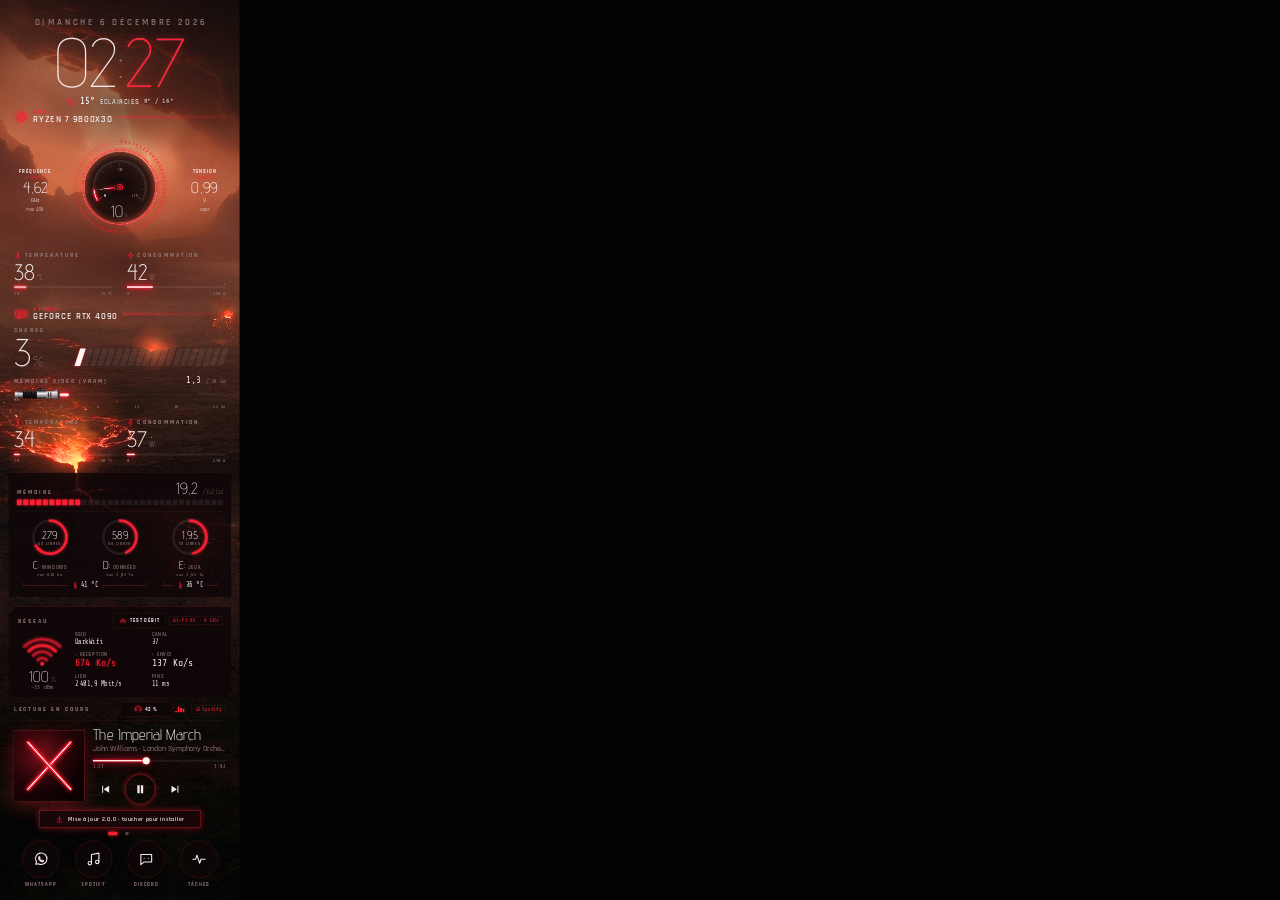
==== commit 7ac84f5f: "feat: seekable now playing progress bar, steady blades - Drag on the progress bar to move in the cur" ====
--- a/src/ArkaHyte/wwwroot/index.html
+++ b/src/ArkaHyte/wwwroot/index.html
@@ -375,7 +375,7 @@
 				<div class="media-info">
 					<span class="media-title" id="mediaTitle">Aucune lecture</span>
 					<span class="media-artist" id="mediaArtist">&nbsp;</span>
-					<div class="media-progress" id="mediaProgress">
+					<div class="media-progress" id="mediaProgress" data-no-swipe>
 						<div class="gauge"><div class="gauge-fill" id="mediaFill"><div class="blade-h"></div></div></div>
 						<div class="media-time data"><span id="mediaPos">0:00</span><span id="mediaDur">0:00</span></div>
 					</div>
--- a/src/ArkaHyte/wwwroot/css/console.css
+++ b/src/ArkaHyte/wwwroot/css/console.css
@@ -180,7 +180,6 @@
 .frame {
 	/* Horizontal strokes are swipes between the views; vertical ones still scroll the lists */
 	touch-action: pan-y;
-	--flicker: 1;
 	--breathe-2: 0.6;
 	--alarm: 0;
 }
@@ -209,7 +208,7 @@
 	flex: none;
 }
 
-/* Blades: ignition on the wrapper, flicker on the blade itself */
+/* Blades: ignition on the wrapper; steady light (no flicker, it read as blinking) */
 .blade-h {
 	height: 100%;
 	border-radius: 99px;
@@ -223,11 +222,6 @@
 .frame.ignite .ix {
 	animation: igniteX 0.75s cubic-bezier(0.15, 0.85, 0.25, 1) both;
 	animation-delay: var(--d, 0s);
-}
-/* Own compositor layers: opacity changes then never repaint the glow or the text */
-.blade-h {
-	opacity: var(--flicker);
-	will-change: opacity;
 }
 @keyframes igniteX {
 	from { transform: scaleX(0); }
@@ -1324,6 +1318,28 @@
 .media-progress .gauge {
 	height: 6px;
 	margin-top: 18px;
+}
+/* Player that accepts a new position: a knob, and a taller touch zone that keeps the layout */
+.media-progress.seekable {
+	padding: 14px 0;
+	margin: -14px 0;
+	touch-action: none;
+	cursor: pointer;
+}
+.media-progress.seekable #mediaFill {
+	position: relative;
+}
+.media-progress.seekable #mediaFill::after {
+	content: "";
+	position: absolute;
+	top: 50%;
+	right: -10px;
+	width: 20px;
+	height: 20px;
+	margin-top: -10px;
+	border-radius: 50%;
+	background: var(--core);
+	box-shadow: 0 0 10px var(--blade), 0 0 4px var(--blade);
 }
 .media-time {
 	display: flex;
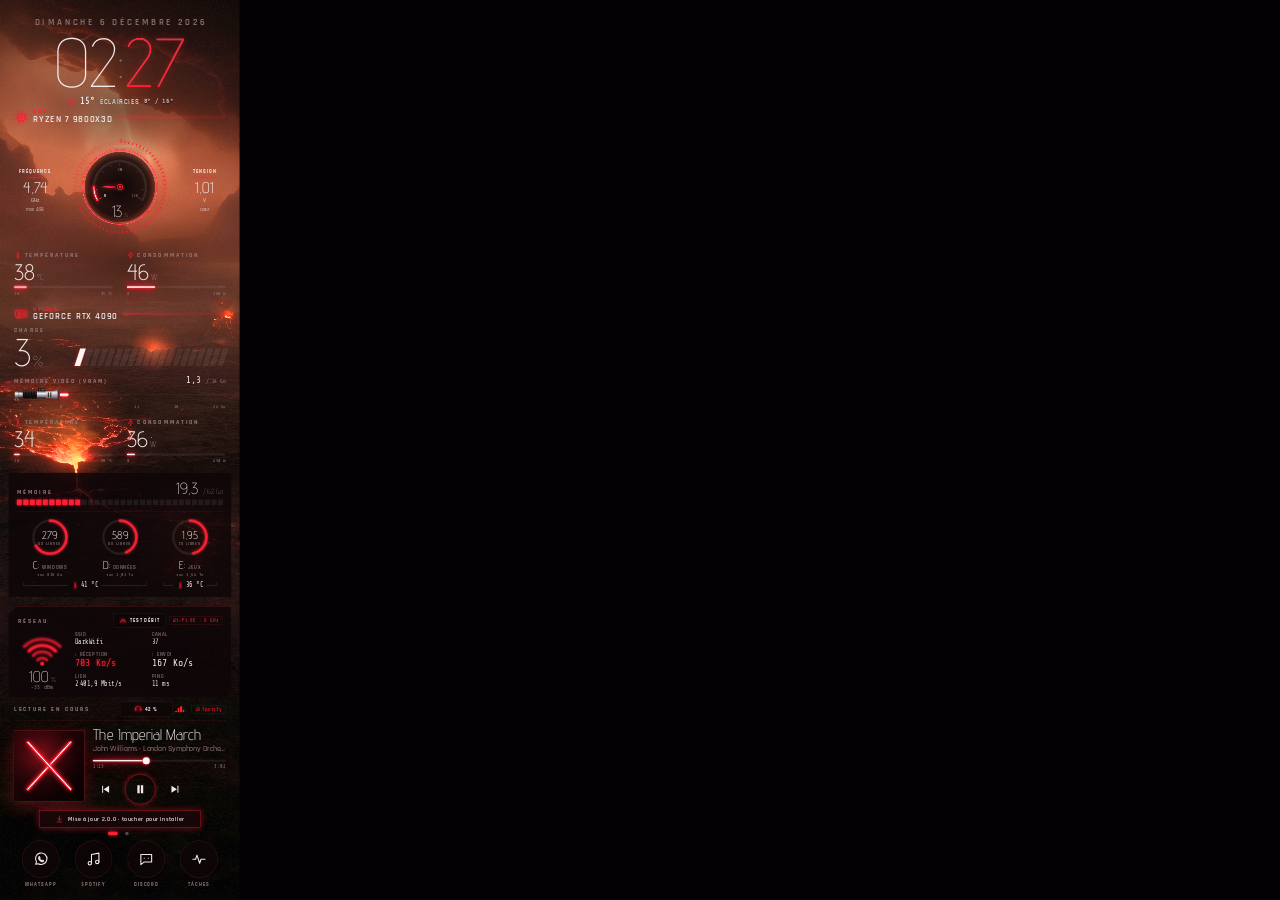
==== commit 4c106a6f: "feat: dock actions, removable dock buttons, button icons - Dock editor gets an Actions tab: lock, sl" ====
--- a/src/ArkaHyte/wwwroot/index.html
+++ b/src/ArkaHyte/wwwroot/index.html
@@ -404,20 +404,26 @@
 				<div class="editor-preview">
 					<span class="dock-icon" id="editorPreviewIcon"></span>
 					<div class="editor-preview-text">
-						<span class="editor-app-name" id="editorAppName">Choisis une application</span>
-						<span class="data">Touche une application, puis une icône</span>
-					</div>
-				</div>
-				<span class="label editor-section">Application</span>
-				<div class="editor-apps-wrap">
+						<span class="editor-app-name" id="editorAppName">Choisis une application ou une action</span>
+						<span class="data">Touche une application ou une action, puis une icône</span>
+					</div>
+				</div>
+				<div class="editor-tabs" role="tablist">
+					<button type="button" role="tab" data-tab="apps" aria-selected="true">Applications</button>
+					<button type="button" role="tab" data-tab="actions" aria-selected="false">Actions</button>
+				</div>
+				<div class="editor-apps-wrap" id="editorAppsWrap">
 					<div class="editor-apps" id="editorApps"></div>
 					<div class="editor-letters" id="editorLetters"></div>
 				</div>
+				<!-- System actions, then the user's own (Settings > Shortcuts) -->
+				<div class="editor-apps editor-action-list" id="editorActionList" hidden></div>
 				<span class="label editor-section">Icône</span>
 				<div class="editor-icons" id="editorIcons"></div>
 				<div class="editor-actions">
-					<button type="button" class="editor-btn" id="editorCancel">Annuler</button>
-					<button type="button" class="editor-btn primary" id="editorSave" disabled>Enregistrer</button>
+					<button type="button" class="editor-btn" id="editorRemove"><svg viewBox="0 0 24 24"><path d="M3 6h18M8 6V4h8v2M19 6l-1 14H6L5 6M10 11v6M14 11v6"/></svg><span>Retirer</span></button>
+					<button type="button" class="editor-btn" id="editorCancel"><svg viewBox="0 0 24 24"><path d="M18 6 6 18M6 6l12 12"/></svg><span>Annuler</span></button>
+					<button type="button" class="editor-btn primary" id="editorSave" disabled><svg viewBox="0 0 24 24"><path d="M20 6 9 17l-5-5"/></svg><span>Enregistrer</span></button>
 				</div>
 			</div>
 		</div>
@@ -461,7 +467,7 @@
 				<button type="button" class="cpu-detail-toggle" id="cpuDetailToggle" aria-pressed="true">
 					<span>Afficher fréquence et tension à côté du compteur</span><i></i>
 				</button>
-				<button type="button" class="editor-btn" data-action="cpu">Ouvrir le Gestionnaire des tâches</button>
+				<button type="button" class="editor-btn" data-action="cpu"><svg viewBox="0 0 24 24"><path d="M22 12h-4l-3 9L9 3l-3 9H2"/></svg><span>Ouvrir le Gestionnaire des tâches</span></button>
 			</div>
 		</div>
 
@@ -530,8 +536,8 @@
 				</div>
 				<div class="sheet-body" id="sheetBody"></div>
 				<div class="editor-actions">
-					<button type="button" class="editor-btn" id="sheetCancel">Annuler</button>
-					<button type="button" class="editor-btn primary" id="sheetSave" disabled>Enregistrer</button>
+					<button type="button" class="editor-btn" id="sheetCancel"><svg viewBox="0 0 24 24"><path d="M18 6 6 18M6 6l12 12"/></svg><span>Annuler</span></button>
+					<button type="button" class="editor-btn primary" id="sheetSave" disabled><svg viewBox="0 0 24 24"><path d="M20 6 9 17l-5-5"/></svg><span>Enregistrer</span></button>
 				</div>
 			</div>
 		</div>
--- a/src/ArkaHyte/wwwroot/css/console.css
+++ b/src/ArkaHyte/wwwroot/css/console.css
@@ -1626,6 +1626,99 @@
 	background: rgba(var(--blade-rgb), 0.16);
 	border-color: var(--blade);
 }
+.editor-tabs {
+	display: grid;
+	grid-template-columns: 1fr 1fr;
+	gap: 12px;
+	margin: 22px 0 12px;
+}
+.editor-tabs button {
+	height: 58px;
+	border: 1px solid var(--line);
+	background: transparent;
+	color: var(--ash);
+	font: 700 18px var(--font-label);
+	letter-spacing: 0.2em;
+	text-transform: uppercase;
+}
+.editor-tabs button[aria-selected="true"] {
+	color: var(--core);
+	border-color: var(--blade);
+	background: rgba(var(--blade-rgb), 0.22);
+	box-shadow: 0 0 18px rgba(var(--blade-rgb), 0.45);
+}
+.editor-apps-wrap[hidden],
+.editor-action-list[hidden] {
+	display: none;
+}
+.editor-action-list {
+	flex: 1;
+	min-height: 0;
+}
+.editor-action-more {
+	display: flex;
+	align-items: center;
+	gap: 18px;
+	margin-top: 14px;
+	padding: 16px 14px;
+	border-top: 1px solid var(--line);
+	font-size: 16px;
+	line-height: 1.4;
+	color: var(--ash);
+}
+.editor-action-more .action-pill {
+	flex: none;
+}
+.editor-action-icon {
+	flex: none;
+	width: 46px;
+	height: 46px;
+	display: grid;
+	place-items: center;
+}
+.editor-action-icon svg {
+	width: 34px;
+	height: 34px;
+	fill: none;
+	stroke: var(--blade);
+	stroke-width: 1.6;
+	stroke-linecap: round;
+	stroke-linejoin: round;
+	filter: drop-shadow(0 0 4px var(--blade));
+}
+.editor-app small {
+	margin-left: auto;
+	flex: none;
+	font-size: 13px;
+	letter-spacing: 0.14em;
+	text-transform: uppercase;
+	color: var(--ash);
+}
+#editorRemove[hidden] {
+	display: none;
+}
+#editorRemove {
+	border-color: rgba(var(--ember-rgb), 0.6);
+	color: var(--ember);
+}
+/* Empty dock slot: a "+" in a dashed ring, a touch opens the editor */
+.dock-item.empty .dock-icon {
+	border-style: dashed;
+	background: transparent;
+	color: var(--ash);
+}
+.dock-item.empty .dock-label {
+	opacity: 0.7;
+}
+
+/* Sleep from the dock: a first touch asks, a second within 3 s confirms */
+.dock-item.confirm .dock-icon {
+	border-color: var(--ember);
+	box-shadow: 0 0 22px rgba(var(--ember-rgb), 0.75);
+}
+.dock-item.confirm .dock-label {
+	color: var(--ember);
+}
 .editor-status {
 	padding: 30px 10px;
 	font-family: var(--font-data);
@@ -1708,18 +1801,48 @@
 }
 .editor-actions {
 	display: grid;
-	grid-template-columns: 1fr 1fr;
+	grid-auto-flow: column;
+	grid-auto-columns: 1fr;
 	gap: 18px;
 	margin-top: 26px;
 }
 .editor-btn {
+	display: flex;
+	align-items: center;
+	justify-content: center;
+	gap: 12px;
+	min-width: 0;
 	height: 78px;
+	padding: 0 12px;
 	border: 1px solid var(--line);
 	background: transparent;
 	color: var(--bone);
 	font: 700 22px var(--font-label);
 	letter-spacing: 0.2em;
 	text-transform: uppercase;
+	white-space: nowrap;
+}
+/* Every button carries an icon left of its text, drawn in the text colour */
+.editor-btn svg {
+	flex: none;
+	width: 26px;
+	height: 26px;
+	fill: none;
+	stroke: currentColor;
+	stroke-width: 2;
+	stroke-linecap: round;
+	stroke-linejoin: round;
+}
+/* Three buttons on one row (Retirer shown): smaller text so icon and label fit, same button height */
+.editor-actions:has(#editorRemove:not([hidden])) .editor-btn {
+	gap: 8px;
+	padding: 0 8px;
+	font-size: 17px;
+	letter-spacing: 0.1em;
+}
+.editor-actions:has(#editorRemove:not([hidden])) .editor-btn svg {
+	width: 22px;
+	height: 22px;
 }
 .editor-btn.primary {
 	background: var(--blade);
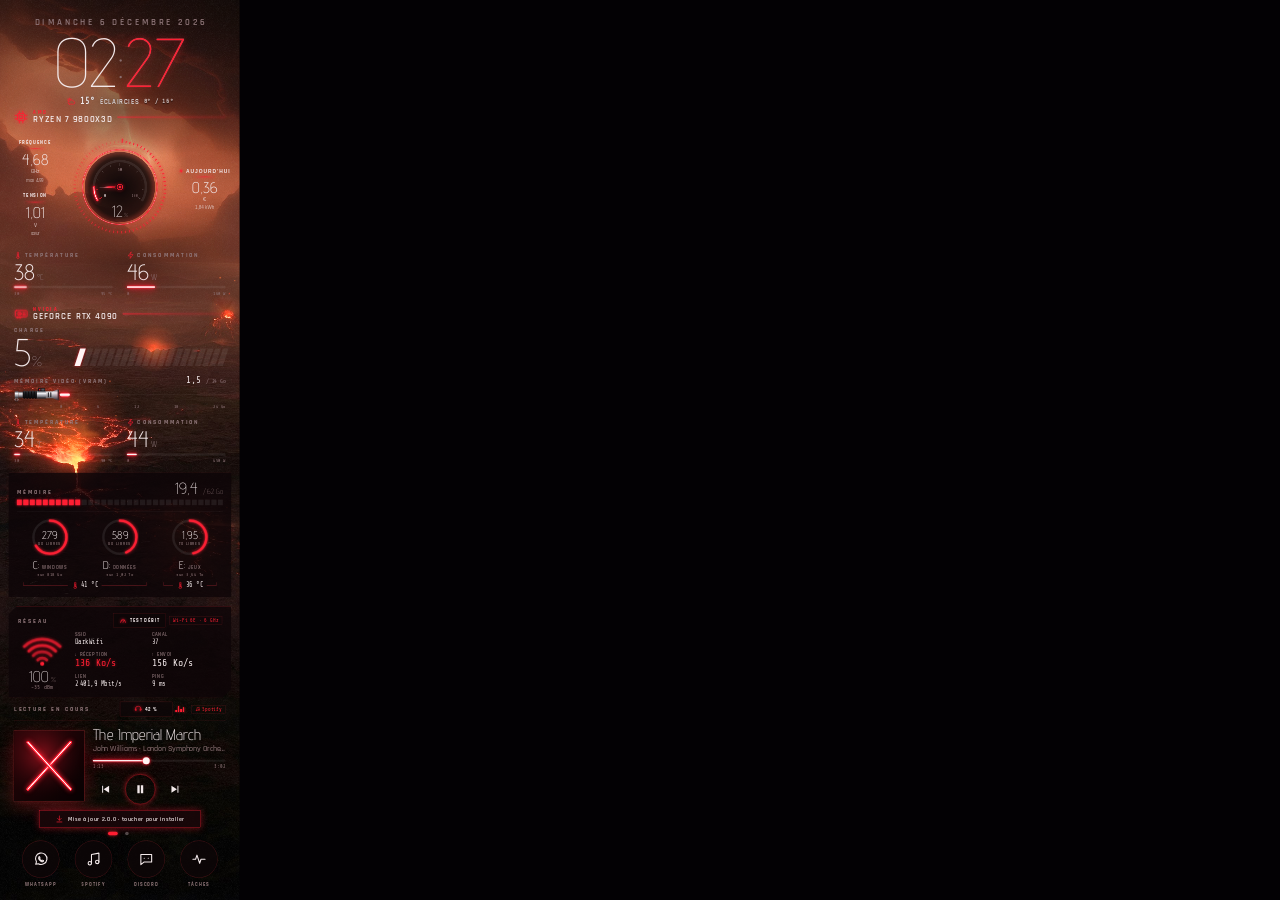
==== commit 50127b50: "feat: electricity cost meter (v1.5.0) - EnergyMeter integrates (CPU + GPU + flat allowance) / PSU ef" ====
--- a/src/ArkaHyte/wwwroot/index.html
+++ b/src/ArkaHyte/wwwroot/index.html
@@ -59,6 +59,7 @@
 			<span class="game-title" id="gameTitle">--</span>
 			<span class="game-mic" id="gameMic" hidden><svg><use href="#i-mic-off"/></svg>Micro coupé</span>
 			<span class="data game-since" id="gameSince">&nbsp;</span>
+			<span class="data game-energy" id="gameEnergy" hidden><svg><use href="#i-bolt"/></svg>session <b id="gameEnergyCost">--</b> · <span id="gameEnergyKwh">--</span></span>
 		</div>
 		<div class="widget game-only game-rule"></div>
 		<!-- Arc: FPS against the refresh rate of the game's monitor; built by console.js -->
@@ -119,6 +120,15 @@
 			<span class="cpu-side-unit">V</span>
 			<span class="cpu-side-sub">cœur</span>
 		</div>
+		<!-- Electricity cost of the day (EnergyMeter, option), right of the dial; the voltage then goes under
+		     the clock on the left. A tap opens the detail panel -->
+		<button type="button" class="widget energy-side" id="energyCorner" aria-label="Consommation électrique" hidden>
+			<span class="label"><svg><use href="#i-bolt"/></svg>Aujourd'hui</span>
+			<span class="cpu-side-rule"></span>
+			<span class="cpu-side-value" id="energyToday">--</span>
+			<span class="cpu-side-unit">€</span>
+			<span class="cpu-side-sub" id="energyTodayKwh">-- kWh</span>
+		</button>
 
 		<div class="widget metrics cpu-metrics">
 			<div class="metric" id="cpuTempTile">
@@ -525,6 +535,40 @@
 			</div>
 		</div>
 
+		<!-- Electricity cost detail (tap on the day's cost): today, game session, past days, power now -->
+		<div class="editor energy" id="energy" role="dialog" aria-modal="true" aria-labelledby="energyTitle" hidden>
+			<div class="editor-panel">
+				<div class="editor-head">
+					<span class="label" id="energyTitle">Consommation électrique</span>
+					<button type="button" class="editor-close" id="energyClose" aria-label="Fermer">
+						<svg viewBox="0 0 24 24"><path d="M6 6l12 12M18 6 6 18"/></svg>
+					</button>
+				</div>
+				<div class="en-hero">
+					<div><span class="label">Aujourd'hui</span><div class="en-big"><span id="enToday">--</span><small>€</small></div></div>
+					<div class="en-side"><span class="en-kwh"><span id="enTodayKwh">--</span><small>kWh</small></span><span class="data" id="enTodayInfo"></span></div>
+				</div>
+				<div class="en-grid">
+					<div class="en-cell" id="enSessionCell"><span class="label" id="enSessionLabel">Session de jeu</span><span class="en-value"><span id="enSession">--</span><small>€</small></span><span class="data" id="enSessionInfo"></span></div>
+					<div class="en-cell"><span class="label">Hier</span><span class="en-value"><span id="enYesterday">--</span><small>€</small></span><span class="data" id="enYesterdayInfo"></span></div>
+					<div class="en-cell"><span class="label">7 derniers jours</span><span class="en-value"><span id="enWeek">--</span><small>€</small></span><span class="data" id="enWeekInfo"></span></div>
+					<div class="en-cell"><span class="label" id="enMonthLabel">Ce mois</span><span class="en-value"><span id="enMonth">--</span><small>€</small></span><span class="data" id="enMonthInfo"></span></div>
+				</div>
+				<div class="en-bars-head"><span class="label">14 derniers jours</span><span class="data" id="enBarsMax"></span></div>
+				<div class="en-bars" id="enBars"></div>
+				<div class="en-days" id="enDays"></div>
+				<div class="en-power">
+					<div class="en-power-top"><span class="label">Puissance estimée maintenant</span><span class="en-kwh"><span id="enPower">--</span><small>W</small></span></div>
+					<div class="en-stack"><i class="en-gpu" id="enStackGpu"></i><i class="en-cpu" id="enStackCpu"></i><i class="en-rest" id="enStackRest"></i><i class="en-loss" id="enStackLoss"></i></div>
+					<div class="en-legend"><span>GPU <b id="enGpuW">--</b></span><span>CPU <b id="enCpuW">--</b></span><span>Reste <b id="enRestW">--</b></span><span>Pertes alim. <b id="enLossW">--</b></span></div>
+				</div>
+				<div class="en-foot">
+					<span id="enSettings"></span>
+					<button type="button" class="action-pill" id="enConfigure"><svg viewBox="0 0 24 24"><circle cx="12" cy="12" r="3"/><path d="M19.4 15a1.7 1.7 0 0 0 .3 1.8l.1.1a2 2 0 1 1-2.8 2.8l-.1-.1a1.7 1.7 0 0 0-1.8-.3 1.7 1.7 0 0 0-1 1.5V21a2 2 0 1 1-4 0v-.1a1.7 1.7 0 0 0-1.1-1.5 1.7 1.7 0 0 0-1.8.3l-.1.1a2 2 0 1 1-2.8-2.8l.1-.1a1.7 1.7 0 0 0 .3-1.8 1.7 1.7 0 0 0-1.5-1H3a2 2 0 1 1 0-4h.1a1.7 1.7 0 0 0 1.5-1.1 1.7 1.7 0 0 0-.3-1.8l-.1-.1a2 2 0 1 1 2.8-2.8l.1.1a1.7 1.7 0 0 0 1.8.3H9a1.7 1.7 0 0 0 1-1.5V3a2 2 0 1 1 4 0v.1a1.7 1.7 0 0 0 1 1.5 1.7 1.7 0 0 0 1.8-.3l.1-.1a2 2 0 1 1 2.8 2.8l-.1.1a1.7 1.7 0 0 0-.3 1.8V9a1.7 1.7 0 0 0 1.5 1H21a2 2 0 1 1 0 4h-.1a1.7 1.7 0 0 0-1.5 1z"/></svg><span>Régler</span></button>
+				</div>
+			</div>
+		</div>
+
 		<!-- On-screen settings of a metric (long press): HWiNFO value(s) and thresholds, built by console.js -->
 		<div class="editor sheet" id="sheet" role="dialog" aria-modal="true" aria-labelledby="sheetTitle" hidden>
 			<div class="editor-panel">
--- a/src/ArkaHyte/wwwroot/css/console.css
+++ b/src/ArkaHyte/wwwroot/css/console.css
@@ -1862,7 +1862,8 @@
 
 /* ---------- Processor details: clock and voltage beside the dial, detail panel on a tap ---------- */
 /* Clock on the left of the dial, voltage on the right */
-.cpu-side {
+.cpu-side,
+.energy-side {
 	top: 478px;
 	width: 112px;
 	display: flex;
@@ -1873,11 +1874,22 @@
 }
 .cpu-side-clock { left: 44px; }
 .cpu-side-volt { left: 526px; }
+.energy-side {
+	left: 526px;
+	padding: 0;
+	border: 0;
+	background: none;
+	color: var(--bone);
+}
+/* Energy shown on the right: clock and voltage share the left side */
+.frame.energy-on .cpu-side-clock { top: 396px; }
+.frame.energy-on .cpu-side-volt { top: 548px; left: 44px; }
 .frame.game .cpu-side,
 .frame.cpu-details-off .cpu-side {
 	display: none;
 }
-.cpu-side .label {
+.cpu-side .label,
+.energy-side .label {
 	font-size: 14px;
 	letter-spacing: 0.2em;
 	color: var(--bone);
@@ -2050,6 +2062,206 @@
 }
 .cpu-detail .editor-btn {
 	width: 100%;
+}
+
+/* ---------- Electricity cost: today's cost right of the clock, detail panel on a tap ---------- */
+.energy-side[hidden],
+.game-energy[hidden] {
+	display: none;
+}
+.energy-side svg,
+.game-energy svg {
+	width: 15px;
+	height: 15px;
+	fill: var(--blade);
+	filter: drop-shadow(0 0 4px var(--blade));
+}
+.energy-side .label {
+	display: flex;
+	align-items: center;
+	gap: 6px;
+}
+.energy-side:active {
+	transform: scale(0.96);
+}
+.game-energy {
+	display: inline-flex;
+	align-items: center;
+	gap: 6px;
+	font-size: 15px;
+	color: var(--ash);
+}
+.game-energy b {
+	color: var(--bone);
+	font-weight: 600;
+}
+.energy .editor-panel {
+	top: 700px;
+	height: auto;
+	gap: 24px;
+}
+.en-hero {
+	display: flex;
+	align-items: flex-end;
+	justify-content: space-between;
+	padding-bottom: 20px;
+	border-bottom: 1px solid var(--line);
+}
+.en-hero .label,
+.en-bars-head .label,
+.en-power-top .label {
+	font-size: 15px;
+}
+.en-big {
+	font-family: var(--font-display);
+	font-weight: 200;
+	font-size: 104px;
+	line-height: 0.95;
+	font-variant-numeric: tabular-nums;
+}
+.en-big small {
+	margin-left: 8px;
+	font-size: 34px;
+	color: var(--ash);
+}
+.en-side {
+	display: flex;
+	flex-direction: column;
+	align-items: flex-end;
+	gap: 6px;
+}
+.en-kwh {
+	font-family: var(--font-display);
+	font-weight: 300;
+	font-size: 44px;
+	font-variant-numeric: tabular-nums;
+}
+.en-kwh small,
+.en-value small {
+	margin-left: 4px;
+	font-size: 18px;
+	color: var(--ash);
+}
+.en-side .data,
+.en-cell .data,
+.en-bars-head .data {
+	font-size: 14px;
+	color: var(--ash);
+}
+.en-grid {
+	display: grid;
+	grid-template-columns: 1fr 1fr;
+	gap: 14px;
+}
+.en-cell {
+	display: flex;
+	flex-direction: column;
+	gap: 6px;
+	padding: 16px 18px;
+	border: 1px solid var(--line);
+}
+.en-cell .label {
+	font-size: 14px;
+}
+.en-cell.en-now {
+	border-color: rgba(var(--blade-rgb), 0.6);
+	box-shadow: inset 0 0 18px rgba(var(--blade-rgb), 0.15);
+}
+.en-value {
+	font-family: var(--font-display);
+	font-weight: 300;
+	font-size: 46px;
+	line-height: 1.05;
+	font-variant-numeric: tabular-nums;
+}
+.en-bars-head {
+	display: flex;
+	justify-content: space-between;
+	align-items: baseline;
+}
+.en-bars,
+.en-days {
+	display: grid;
+	grid-template-columns: repeat(14, 1fr);
+	gap: 8px;
+}
+.en-bars {
+	height: 170px;
+	align-items: end;
+}
+.en-bars i {
+	display: block;
+	min-height: 2px;
+	background: linear-gradient(180deg, var(--blade), rgba(var(--blade-rgb), 0.25));
+	box-shadow: 0 0 8px rgba(var(--blade-rgb), 0.4);
+}
+.en-bars i.today {
+	background: var(--bone);
+	box-shadow: 0 0 12px rgba(var(--blade-rgb), 0.8);
+}
+.en-days {
+	margin-top: -14px;
+	text-align: center;
+	font-size: 12px;
+	color: var(--ash);
+}
+.en-power {
+	display: flex;
+	flex-direction: column;
+	gap: 12px;
+	padding: 16px 18px;
+	border: 1px solid var(--line);
+}
+.en-power-top {
+	display: flex;
+	justify-content: space-between;
+	align-items: baseline;
+}
+.en-stack {
+	display: flex;
+	gap: 3px;
+	height: 14px;
+}
+.en-stack i {
+	display: block;
+}
+.en-stack .en-gpu {
+	background: var(--blade);
+	box-shadow: 0 0 8px var(--blade);
+}
+.en-stack .en-cpu {
+	background: rgba(var(--blade-rgb), 0.6);
+}
+.en-stack .en-rest {
+	background: rgba(var(--blade-rgb), 0.3);
+}
+.en-stack .en-loss {
+	background: repeating-linear-gradient(45deg, rgba(var(--blade-rgb), 0.35) 0 4px, transparent 4px 8px);
+}
+.en-legend {
+	display: flex;
+	justify-content: space-between;
+	font-size: 14px;
+	color: var(--ash);
+}
+.en-legend b,
+.en-foot b {
+	color: var(--bone);
+	font-weight: 600;
+}
+.en-foot {
+	display: flex;
+	align-items: center;
+	justify-content: space-between;
+	gap: 16px;
+	padding-top: 18px;
+	border-top: 1px solid var(--line);
+	font-size: 16px;
+	line-height: 1.4;
+	color: var(--ash);
+}
+.en-foot .action-pill {
+	flex: none;
 }
 
 /* ---------- Temperature / power history (short tap on a tile; same frame as the editor) ---------- */
@@ -2353,6 +2565,7 @@
 .frame.game .vault,
 .frame.game .media,
 .frame.game .weather,
+.frame.game .energy-side,
 .frame.game .gpu-load .fps,
 .frame.game #netTestBtn,
 .frame.has-game .update-banner {
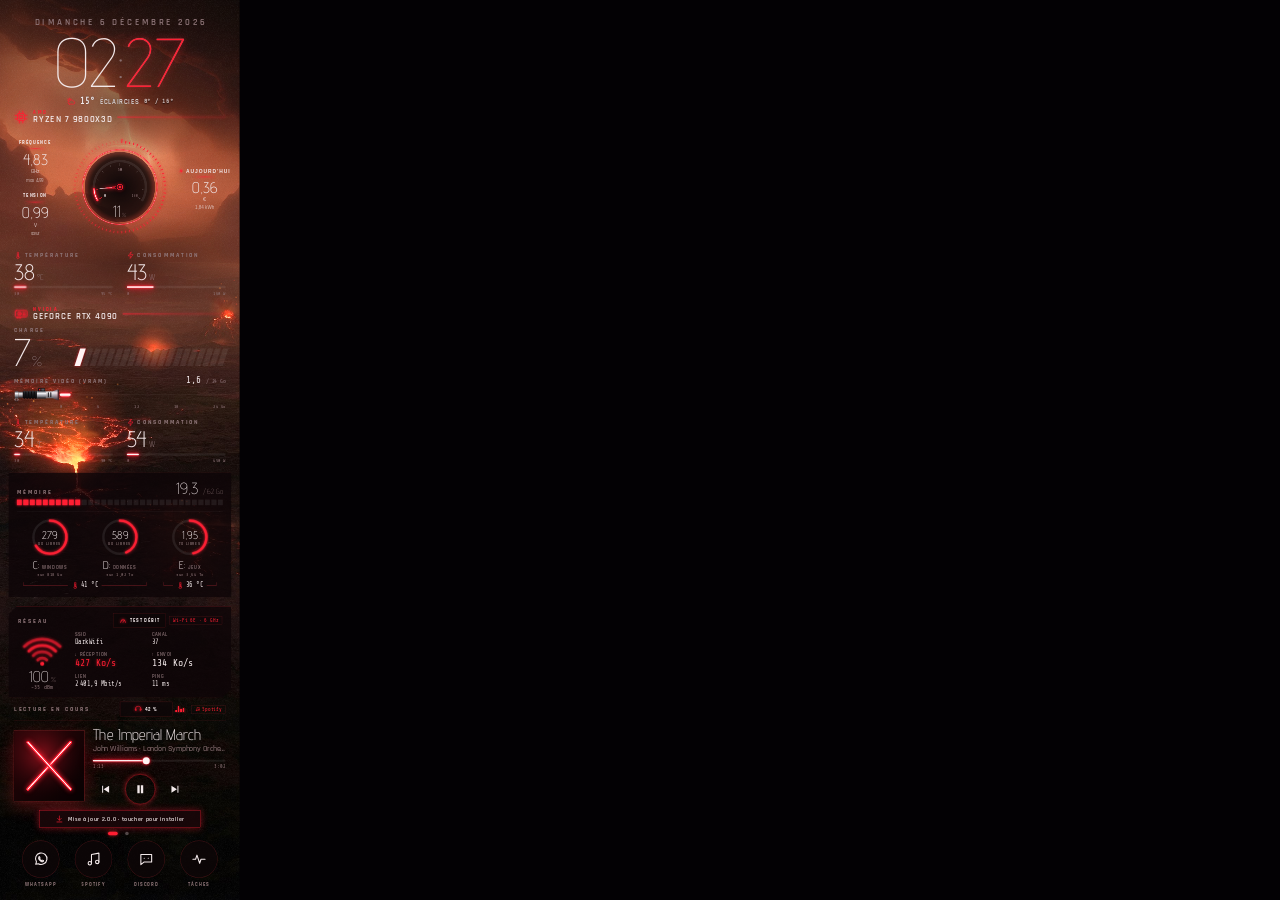
==== commit 7c50fd10: "feat: energy ranges and parts, config export/import (v1.5.1) - Energy panel: 1 week / 1 month / 1 ye" ====
--- a/src/ArkaHyte/wwwroot/index.html
+++ b/src/ArkaHyte/wwwroot/index.html
@@ -313,7 +313,11 @@
 						<svg viewBox="0 0 24 24"><path d="M4 18a8 8 0 1 1 16 0"/><path d="m12 18 4-6"/><path d="M6.6 13.6h.01M8.6 9.6h.01M12 8h.01M15.4 9.6h.01"/></svg>
 						<span>Test débit</span>
 					</button>
-					<button type="button" class="net-test" id="stAction" hidden>Annuler</button>
+					<!-- Cancels the running test, then closes its view: icon and text follow (console.js) -->
+					<button type="button" class="action-pill net-test" id="stAction" hidden>
+						<svg viewBox="0 0 24 24"><g id="stActionStop"><circle cx="12" cy="12" r="9"/><path d="m5.6 5.6 12.8 12.8"/></g><path id="stActionClose" d="M6 6l12 12M18 6 6 18" hidden/></svg>
+						<span id="stActionText">Annuler</span>
+					</button>
 					<span class="chip" id="netChip">--</span>
 				</div>
 			</div>
@@ -554,7 +558,12 @@
 					<div class="en-cell"><span class="label">7 derniers jours</span><span class="en-value"><span id="enWeek">--</span><small>€</small></span><span class="data" id="enWeekInfo"></span></div>
 					<div class="en-cell"><span class="label" id="enMonthLabel">Ce mois</span><span class="en-value"><span id="enMonth">--</span><small>€</small></span><span class="data" id="enMonthInfo"></span></div>
 				</div>
-				<div class="en-bars-head"><span class="label">14 derniers jours</span><span class="data" id="enBarsMax"></span></div>
+				<div class="history-range en-range" role="radiogroup" aria-label="Période">
+					<button type="button" role="radio" data-range="week">1 semaine</button>
+					<button type="button" role="radio" data-range="month">1 mois</button>
+					<button type="button" role="radio" data-range="year">1 an</button>
+				</div>
+				<div class="en-bars-head"><span class="label" id="enBarsLabel">7 derniers jours</span><span class="data" id="enBarsMax"></span></div>
 				<div class="en-bars" id="enBars"></div>
 				<div class="en-days" id="enDays"></div>
 				<div class="en-power">
@@ -564,6 +573,7 @@
 				</div>
 				<div class="en-foot">
 					<span id="enSettings"></span>
+					<button type="button" class="action-pill" id="enReset"><svg viewBox="0 0 24 24"><path d="M3 12a9 9 0 1 0 3-6.7L3 8"/><path d="M3 3v5h5"/></svg><span id="enResetText">Réinitialiser</span></button>
 					<button type="button" class="action-pill" id="enConfigure"><svg viewBox="0 0 24 24"><circle cx="12" cy="12" r="3"/><path d="M19.4 15a1.7 1.7 0 0 0 .3 1.8l.1.1a2 2 0 1 1-2.8 2.8l-.1-.1a1.7 1.7 0 0 0-1.8-.3 1.7 1.7 0 0 0-1 1.5V21a2 2 0 1 1-4 0v-.1a1.7 1.7 0 0 0-1.1-1.5 1.7 1.7 0 0 0-1.8.3l-.1.1a2 2 0 1 1-2.8-2.8l.1-.1a1.7 1.7 0 0 0 .3-1.8 1.7 1.7 0 0 0-1.5-1H3a2 2 0 1 1 0-4h.1a1.7 1.7 0 0 0 1.5-1.1 1.7 1.7 0 0 0-.3-1.8l-.1-.1a2 2 0 1 1 2.8-2.8l.1.1a1.7 1.7 0 0 0 1.8.3H9a1.7 1.7 0 0 0 1-1.5V3a2 2 0 1 1 4 0v.1a1.7 1.7 0 0 0 1 1.5 1.7 1.7 0 0 0 1.8-.3l.1-.1a2 2 0 1 1 2.8 2.8l-.1.1a1.7 1.7 0 0 0-.3 1.8V9a1.7 1.7 0 0 0 1.5 1H21a2 2 0 1 1 0 4h-.1a1.7 1.7 0 0 0-1.5 1z"/></svg><span>Régler</span></button>
 				</div>
 			</div>
--- a/src/ArkaHyte/wwwroot/css/console.css
+++ b/src/ArkaHyte/wwwroot/css/console.css
@@ -1878,6 +1878,7 @@
 	left: 526px;
 	padding: 0;
 	border: 0;
+	outline: none;
 	background: none;
 	color: var(--bone);
 }
@@ -2179,11 +2180,27 @@
 	justify-content: space-between;
 	align-items: baseline;
 }
+.history-range.en-range {
+	grid-template-columns: repeat(3, 1fr);
+}
+.history-range.en-range button {
+	height: 52px;
+	font-size: 16px;
+}
+/* Column count set by console.js with the range (7 days, 30 days, 12 months) */
 .en-bars,
 .en-days {
 	display: grid;
-	grid-template-columns: repeat(14, 1fr);
+	grid-template-columns: repeat(var(--en-count, 7), 1fr);
 	gap: 8px;
+}
+.energy[data-range="month"] .en-bars,
+.energy[data-range="month"] .en-days {
+	gap: 3px;
+}
+.energy[data-range="month"] .en-days {
+	overflow: visible;
+	white-space: nowrap;
 }
 .en-bars {
 	height: 170px;
@@ -2262,6 +2279,17 @@
 }
 .en-foot .action-pill {
 	flex: none;
+	min-width: 0;
+}
+/* Reset: a first touch asks, a second within 3 s confirms */
+.en-foot .action-pill.confirm {
+	border-color: var(--ember);
+	color: var(--ember);
+	box-shadow: 0 0 18px rgba(var(--ember-rgb), 0.6);
+}
+.en-foot .action-pill.confirm svg {
+	stroke: var(--ember);
+	filter: drop-shadow(0 0 4px var(--ember));
 }
 
 /* ---------- Temperature / power history (short tap on a tile; same frame as the editor) ---------- */
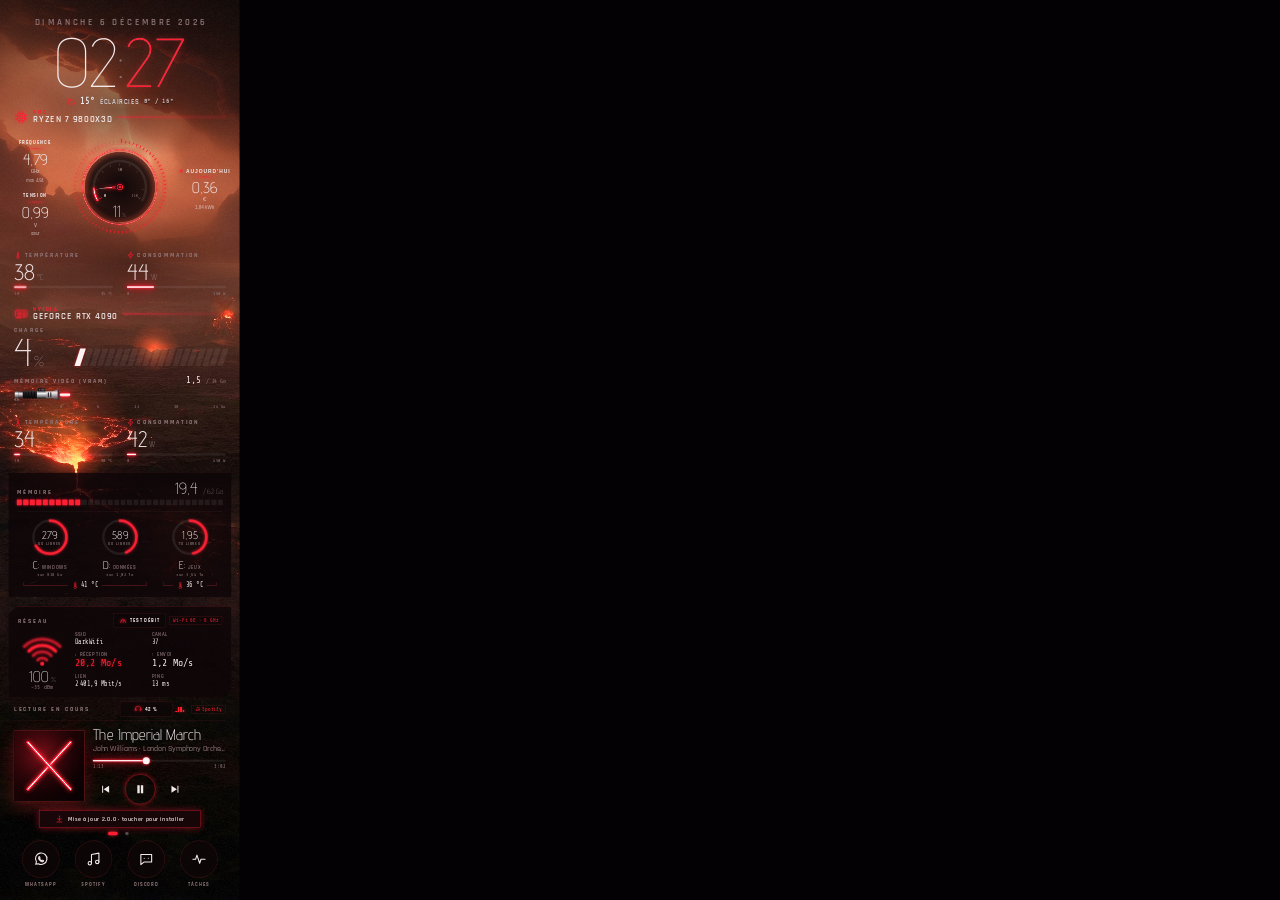
==== commit bea17446: "fix: keep game view header above the rule with long game names Muted mic chip now shares the row of " ====
--- a/src/ArkaHyte/wwwroot/index.html
+++ b/src/ArkaHyte/wwwroot/index.html
@@ -55,9 +55,12 @@
 
 		<!-- ===== Game view (frame.game): header, FPS reactor, framerate details and history ===== -->
 		<div class="widget game-only game-head">
-			<span class="chip"><svg><use href="#i-gamepad"/></svg>Mode jeu</span>
+			<!-- Chips share one row so a two-line title still fits above the rule -->
+			<div class="game-chips">
+				<span class="game-mic" id="gameMic" hidden><svg><use href="#i-mic-off"/></svg>Micro coupé</span>
+				<span class="chip"><svg><use href="#i-gamepad"/></svg>Mode jeu</span>
+			</div>
 			<span class="game-title" id="gameTitle">--</span>
-			<span class="game-mic" id="gameMic" hidden><svg><use href="#i-mic-off"/></svg>Micro coupé</span>
 			<span class="data game-since" id="gameSince">&nbsp;</span>
 			<span class="data game-energy" id="gameEnergy" hidden><svg><use href="#i-bolt"/></svg>session <b id="gameEnergyCost">--</b> · <span id="gameEnergyKwh">--</span></span>
 		</div>
--- a/src/ArkaHyte/wwwroot/css/console.css
+++ b/src/ArkaHyte/wwwroot/css/console.css
@@ -2617,15 +2617,20 @@
 	font-size: 104px;
 	margin-top: 4px;
 }
+/* Everything must end above the rule (top 196 px), title on two lines included */
 .game-head {
-	top: 50px;
+	top: 46px;
 	left: 362px;
 	width: 280px;
 	display: flex;
 	flex-direction: column;
 	align-items: flex-end;
-	gap: 10px;
+	gap: 8px;
 	text-align: right;
+}
+.game-chips {
+	display: flex;
+	gap: 8px;
 }
 .game-head .chip {
 	font-size: 15px;
@@ -2638,9 +2643,11 @@
 .game-title {
 	font-weight: 700;
 	font-size: 26px;
-	line-height: 1.1;
+	line-height: 1.05;
 	letter-spacing: 0.1em;
 	text-transform: uppercase;
+	max-width: 100%;
+	overflow-wrap: anywhere;
 	display: -webkit-box;
 	-webkit-line-clamp: 2;
 	-webkit-box-orient: vertical;
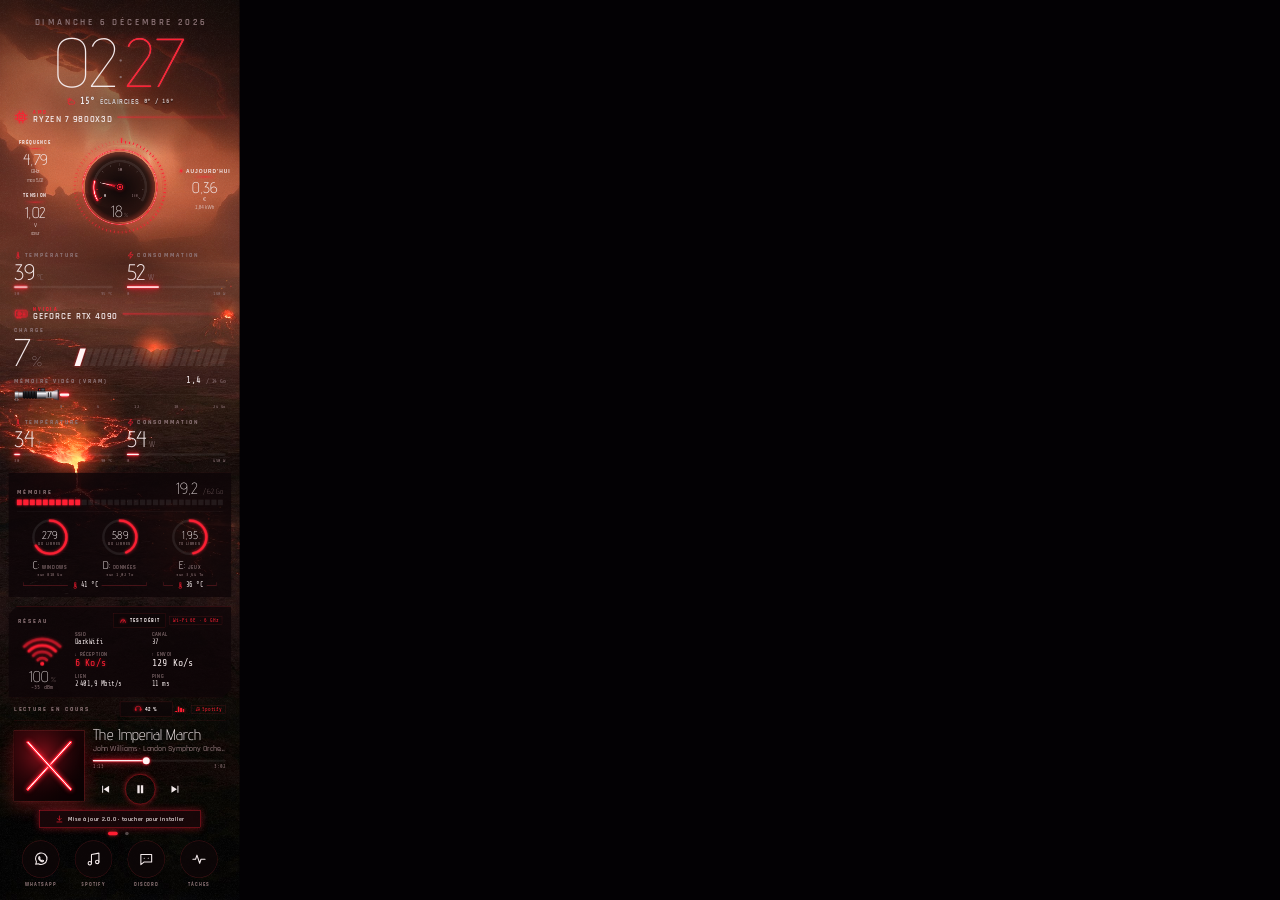
==== commit 15ef286c: "feat: video backgrounds (MP4/WebM up to 1080p) with crop and live preview Video kept as picked with " ====
--- a/src/ArkaHyte/wwwroot/index.html
+++ b/src/ArkaHyte/wwwroot/index.html
@@ -29,6 +29,8 @@
 	</svg>
 
 	<div class="frame ignite" id="frame">
+		<!-- Animated background (the user's video): under the background canvas, which then only adds shading and grain -->
+		<video class="layer" id="bgVideo" muted loop playsinline preload="auto" hidden></video>
 		<canvas class="layer" id="bg" width="682" height="2560"></canvas>
 		<!-- Drifting veils over the sky (smoke or haze) and breathing lava hot spots (Sith only, positions match background.jpg) -->
 		<div class="smoke" data-period="90" data-amplitude="160" style="top: 80px"></div>
--- a/src/ArkaHyte/wwwroot/css/console.css
+++ b/src/ArkaHyte/wwwroot/css/console.css
@@ -1,7 +1,11 @@
 /* Layout: fixed 682x2560 portrait frame scaled to the window; landscape background behind,
    CPU and GPU sections open with a header rule, widgets float over the landscape.
-   Themes: the colours below are the Sith theme (red blade, volcanic world); :root[data-theme]
-   blocks redefine them. Triplets ("r, g, b") feed rgba() here and the canvas drawings in console.js. */
+   Three independent layers set on the root by console.js:
+   - data-palette: the colours (red below, the other saber colours in :root[data-palette] blocks), chosen in
+     the settings or the theme's own (Sith red, Jedi blue). Triplets ("r, g, b") feed rgba() here and the
+     canvas drawings in console.js.
+   - data-theme: the world (hilt of the VRAM saber, smoke over the volcano, lava spots).
+   - data-bright: readability aids over a bright background (the desert, a light picture of the user's). */
 :root {
 	--blade-rgb: 255, 31, 51;
 	--line-rgb: 255, 60, 75;
@@ -15,8 +19,15 @@
 	--art-top-rgb: 42, 5, 8;
 	--art-bottom-rgb: 7, 1, 2;
 	/* Light tint of the blade, for the glow edge of the clock digits */
-	--blade-soft: var(--blade-soft);
-	/* Veils drifting over the sky: dark smoke here, light haze in the desert */
+	--blade-soft: #ff6b78;
+	/* Alerts (high values, no internet): a hue that stands out from the blade, orange next to red */
+	--ember-rgb: 255, 122, 69;
+	--ember-glow-rgb: 255, 90, 40;
+	--warm: #ffb08a;
+	--alert-panel: rgba(52, 7, 4, 0.9);
+	/* Speed test upload phase, to tell it apart from the download (blade colour) */
+	--upload-rgb: 255, 176, 32;
+	/* Veils drifting over the sky: dark smoke, over the volcano only */
 	--veil-a: rgba(18, 5, 5, 0.75);
 	--veil-b: rgba(30, 8, 6, 0.3);
 	/* Unlit part of gauges, segments and LEDs */
@@ -29,24 +40,18 @@
 	--bone: rgb(var(--bone-rgb));
 	--blade: rgb(var(--blade-rgb));
 	--core: rgb(var(--core-rgb));
-	/* Alerts (high values, no internet): a hue that stands out from both the blade and the backdrop,
-	   orange over the volcano */
-	--ember-rgb: 255, 122, 69;
-	--ember-glow-rgb: 255, 90, 40;
-	--warm: #ffb08a;
-	--alert-panel: rgba(52, 7, 4, 0.9);
 	--ember: rgb(var(--ember-rgb));
-	/* Speed test upload phase, to tell it apart from the download (blade colour) */
-	--upload: #ffb020;
+	--upload: rgb(var(--upload-rgb));
 	--line: rgba(var(--line-rgb), 0.26);
 	--font-display: 'Advent Pro', 'Segoe UI', sans-serif;
 	--font-label: 'Rajdhani', 'Segoe UI', sans-serif;
 	--font-data: 'Share Tech Mono', Consolas, monospace;
 	color-scheme: dark;
 }
-/* Jedi: Obi-Wan's blue blade, cool steel greys, sunlit desert world. The picture stays as bright
-   as it is: the theme makes itself readable on it instead (halo, thicker digits, dark tracks). */
-:root[data-theme="jedi"] {
+
+/* ---------- Palettes: one saber colour each, its alerts in a hue that stands out from it ---------- */
+/* Obi-Wan's blue, cool steel greys; alerts take Mace Windu's violet (orange would vanish on the sand) */
+:root[data-palette="blue"] {
 	--blade-rgb: 40, 140, 255;
 	--line-rgb: 80, 165, 255;
 	--core-rgb: 240, 248, 255;
@@ -58,51 +63,152 @@
 	--art-top-rgb: 6, 24, 52;
 	--art-bottom-rgb: 1, 4, 10;
 	--blade-soft: #7cc2ff;
-	--veil-a: transparent;
-	--veil-b: transparent;
-	--track: rgba(4, 16, 34, 0.5);
-	/* Orange disappears against the sand and the suns: alerts take Mace Windu's violet blade */
 	--ember-rgb: 168, 28, 255;
 	--ember-glow-rgb: 150, 20, 255;
 	--warm: #c070ff;
 	--alert-panel: rgba(34, 8, 54, 0.9);
-	--halo: 0 1px 2px rgba(2, 10, 24, 0.95), 0 0 4px rgba(2, 10, 24, 0.75), 0 0 12px rgba(2, 10, 24, 0.5);
+}
+/* Luke's and Yoda's green; orange alerts */
+:root[data-palette="green"] {
+	--blade-rgb: 46, 214, 92;
+	--line-rgb: 90, 230, 125;
+	--core-rgb: 240, 255, 244;
+	--bone-rgb: 236, 245, 238;
+	--ash-rgb: 128, 160, 138;
+	--void-rgb: 1, 4, 2;
+	--panel-rgb: 5, 14, 8;
+	--panel-hi-rgb: 8, 25, 13;
+	--art-top-rgb: 6, 42, 18;
+	--art-bottom-rgb: 1, 8, 3;
+	--blade-soft: #8ff0aa;
+	--ember-rgb: 255, 128, 40;
+	--ember-glow-rgb: 255, 96, 20;
+	--warm: #ffb27a;
+	--alert-panel: rgba(52, 22, 4, 0.9);
+}
+/* Mace Windu's violet; orange alerts */
+:root[data-palette="violet"] {
+	--blade-rgb: 166, 70, 255;
+	--line-rgb: 182, 108, 255;
+	--core-rgb: 248, 240, 255;
+	--bone-rgb: 242, 236, 250;
+	--ash-rgb: 156, 138, 178;
+	--void-rgb: 3, 1, 6;
+	--panel-rgb: 10, 5, 16;
+	--panel-hi-rgb: 19, 9, 30;
+	--art-top-rgb: 36, 10, 58;
+	--art-bottom-rgb: 6, 1, 10;
+	--blade-soft: #d2a8ff;
+	--ember-rgb: 255, 128, 40;
+	--ember-glow-rgb: 255, 96, 20;
+	--warm: #ffb27a;
+	--alert-panel: rgba(52, 22, 4, 0.9);
+}
+/* Temple guard yellow; red alerts, the upload in sky blue */
+:root[data-palette="yellow"] {
+	--blade-rgb: 255, 204, 34;
+	--line-rgb: 255, 214, 80;
+	--core-rgb: 255, 252, 236;
+	--bone-rgb: 246, 242, 228;
+	--ash-rgb: 168, 156, 122;
+	--void-rgb: 4, 3, 1;
+	--panel-rgb: 14, 12, 5;
+	--panel-hi-rgb: 27, 23, 8;
+	--art-top-rgb: 50, 40, 6;
+	--art-bottom-rgb: 8, 6, 1;
+	--blade-soft: #ffe48a;
+	--ember-rgb: 255, 48, 64;
+	--ember-glow-rgb: 255, 30, 48;
+	--warm: #ff8f98;
+	--alert-panel: rgba(58, 6, 10, 0.9);
+	--upload-rgb: 60, 190, 255;
+}
+/* Orange blade; violet alerts, the upload in sky blue */
+:root[data-palette="orange"] {
+	--blade-rgb: 255, 122, 26;
+	--line-rgb: 255, 148, 66;
+	--core-rgb: 255, 246, 236;
+	--bone-rgb: 246, 238, 230;
+	--ash-rgb: 166, 138, 116;
+	--void-rgb: 4, 2, 1;
+	--panel-rgb: 15, 8, 4;
+	--panel-hi-rgb: 28, 14, 6;
+	--art-top-rgb: 54, 22, 4;
+	--art-bottom-rgb: 9, 4, 1;
+	--blade-soft: #ffb680;
+	--ember-rgb: 186, 64, 255;
+	--ember-glow-rgb: 166, 40, 255;
+	--warm: #d69cff;
+	--alert-panel: rgba(34, 8, 54, 0.9);
+	--upload-rgb: 60, 190, 255;
+}
+/* Ahsoka's white blades, neutral greys; red alerts */
+:root[data-palette="white"] {
+	--blade-rgb: 226, 234, 246;
+	--line-rgb: 200, 212, 230;
+	--core-rgb: 255, 255, 255;
+	--bone-rgb: 240, 242, 246;
+	--ash-rgb: 150, 156, 170;
+	--void-rgb: 2, 2, 3;
+	--panel-rgb: 10, 11, 13;
+	--panel-hi-rgb: 20, 22, 26;
+	--art-top-rgb: 40, 44, 52;
+	--art-bottom-rgb: 6, 7, 9;
+	--blade-soft: #ffffff;
+	--ember-rgb: 255, 72, 60;
+	--ember-glow-rgb: 255, 50, 40;
+	--warm: #ff9a8c;
+	--alert-panel: rgba(56, 8, 6, 0.9);
+}
+
+/* ---------- Themes: the world ---------- */
+/* The VRAM saber shows Vader's hilt on the volcano, a Jedi one elsewhere (desert, Coruscant); lava and smoke
+   belong to the volcano's own picture */
+:root:not([data-theme="sith"]) .hilt-sith,
+:root[data-theme="sith"] .hilt-jedi,
+:root:not([data-theme="sith"]) .lava-spot,
+:root:not([data-theme="sith"]) .smoke,
+:root[data-background="custom"] .lava-spot,
+:root[data-background="custom"] .smoke {
+	display: none;
+}
+
+/* ---------- Readability over a bright background ---------- */
+/* The picture stays as bright as it is: the display makes itself readable on it instead (halo, thicker
+   digits, dark tracks), in the palette's own darkest tone */
+:root[data-bright] {
+	--track: rgba(var(--void-rgb), 0.5);
+	--halo: 0 1px 2px rgba(var(--void-rgb), 0.95), 0 0 4px rgba(var(--void-rgb), 0.75), 0 0 12px rgba(var(--void-rgb), 0.5);
 }
 /* A dark halo under every text over the landscape: set once on the frame, text-shadow is inherited */
-:root[data-theme="jedi"] .frame {
+:root[data-bright] .frame {
 	text-shadow: var(--halo);
 }
-:root[data-theme="jedi"] .ico,
-:root[data-theme="jedi"] .rule,
-:root[data-theme="jedi"] .media-controls svg {
-	filter: drop-shadow(0 0 2px rgba(2, 10, 24, 0.9));
-}
-/* Blue on blue sky: the maker names take the light tint of the blade */
-:root[data-theme="jedi"] .section-head .maker {
+:root[data-bright] .ico,
+:root[data-bright] .rule,
+:root[data-bright] .media-controls svg {
+	filter: drop-shadow(0 0 2px rgba(var(--void-rgb), 0.9));
+}
+/* A saturated blade on a sky of the same hue: the maker names take its light tint */
+:root[data-bright] .section-head .maker {
 	color: var(--blade-soft);
 }
-:root[data-theme="jedi"] .dock-label {
+:root[data-bright] .dock-label {
 	color: var(--bone);
 }
-/* Over the sand the play button gets a dark disc, like the dock buttons */
-:root[data-theme="jedi"] .media-controls button.main {
+/* Over a bright ground the play button gets a dark disc, like the dock buttons */
+:root[data-bright] .media-controls button.main {
 	background: rgba(var(--panel-rgb), 0.75);
 }
-/* The display font only ships its thinnest weight: a stroke thickens the digits on the bright sky */
-:root[data-theme="jedi"] .time,
-:root[data-theme="jedi"] .date,
-:root[data-theme="jedi"] .gpu-load .big,
-:root[data-theme="jedi"] .metric-value {
+/* The display font only ships its thinnest weight: a stroke thickens the digits on a bright sky */
+:root[data-bright] .time,
+:root[data-bright] .date,
+:root[data-bright] .gpu-load .big,
+:root[data-bright] .metric-value {
 	-webkit-text-stroke: 1px currentColor;
 }
-:root[data-theme="jedi"] .time .mm {
+:root[data-bright] .time .mm {
 	text-shadow: var(--halo), 0 0 2px var(--blade-soft), 0 0 22px rgba(var(--blade-rgb), 0.6);
-}
-/* Each theme shows its own hilt in the VRAM saber, and lava only exists on the volcanic world */
-:root[data-theme="jedi"] .hilt-sith,
-:root:not([data-theme="jedi"]) .hilt-jedi,
-:root[data-theme="jedi"] .lava-spot {
-	display: none;
 }
 
 * {
@@ -145,6 +251,11 @@
 	width: 682px;
 	height: 2560px;
 }
+/* Fills the frame like a picture; the chosen frame is cut by object-view-box (set by console.js) */
+#bgVideo {
+	object-fit: cover;
+	pointer-events: none;
+}
 #fx {
 	left: 0;
 	top: 450px;
@@ -290,7 +401,7 @@
 }
 .time .mm {
 	color: var(--blade);
-	text-shadow: 0 0 2px #ff6b78, 0 0 22px rgba(var(--blade-rgb), 0.6);
+	text-shadow: 0 0 2px var(--blade-soft), 0 0 22px rgba(var(--blade-rgb), 0.6);
 }
 .time .colon {
 	display: inline-block;
@@ -1038,7 +1149,7 @@
 .holonet.alert .chip {
 	font-size: 17px;
 	font-weight: 700;
-	color: #1a0505;
+	color: rgb(var(--void-rgb));
 	background: var(--ember);
 	border-color: var(--ember);
 	box-shadow: 0 0 calc(8px + 14px * var(--alarm)) rgba(var(--ember-rgb), 0.8);
@@ -2950,8 +3061,8 @@
 	box-shadow: 0 0 10px rgba(var(--blade-rgb), 0.8);
 }
 
-/* Jedi: same readability aids as the other figures on the bright sky */
-:root[data-theme="jedi"] .game-fps-value,
-:root[data-theme="jedi"] .game-trio-value {
+/* Bright background: same readability aids as the other figures */
+:root[data-bright] .game-fps-value,
+:root[data-bright] .game-trio-value {
 	-webkit-text-stroke: 1px currentColor;
 }
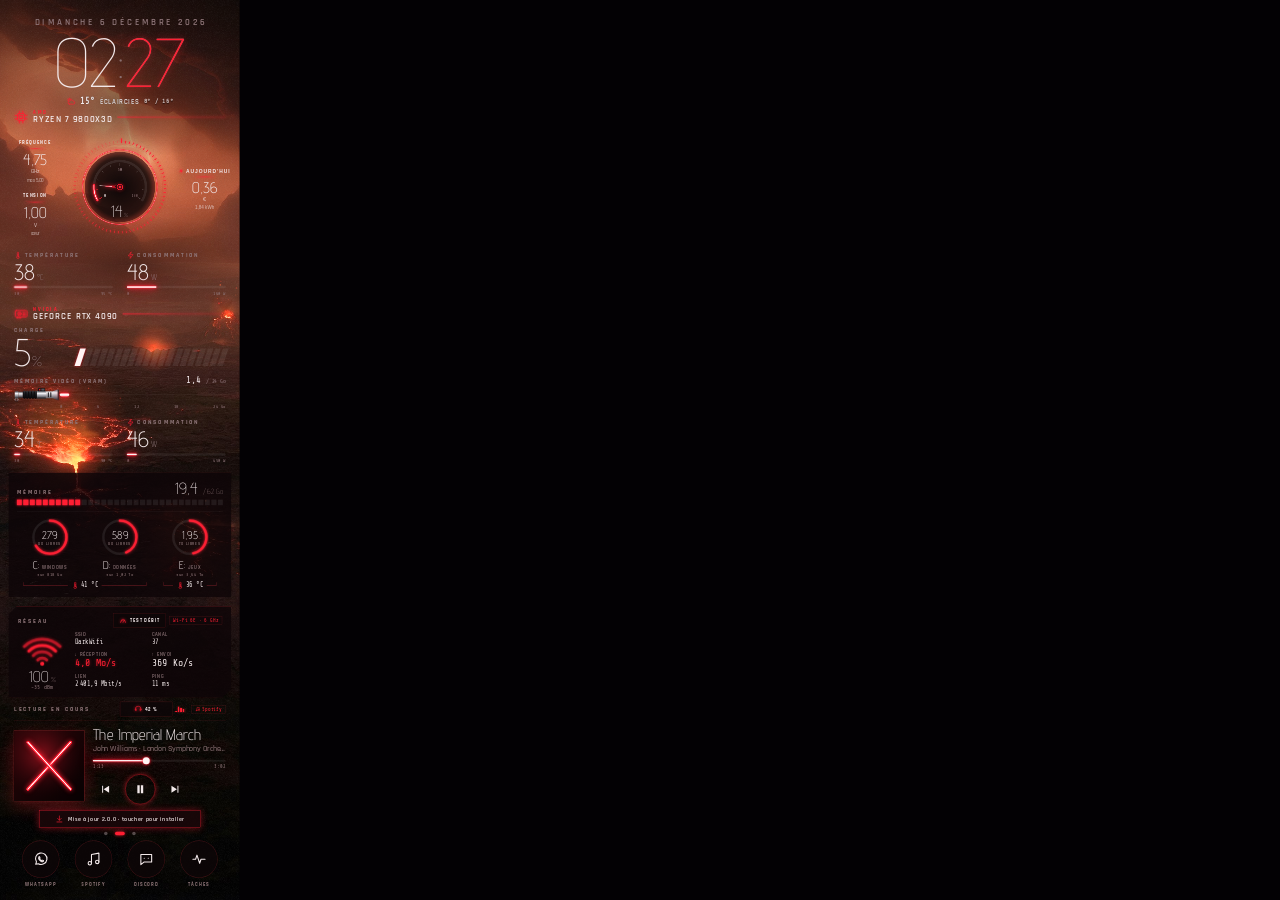
==== commit b0e073f0: "feat: Maison page driven by Home Assistant Third page on the left of the normal view, fed by Home As" ====
--- a/src/ArkaHyte/wwwroot/index.html
+++ b/src/ArkaHyte/wwwroot/index.html
@@ -24,6 +24,38 @@
 			<symbol id="i-display" viewBox="0 0 24 24"><rect x="3" y="4" width="18" height="12" rx="1.5"/><path d="M8 20h8M12 16v4"/></symbol>
 			<symbol id="i-mic" viewBox="0 0 24 24"><rect x="9" y="3" width="6" height="11" rx="3"/><path d="M5 11a7 7 0 0 0 14 0M12 18v3"/></symbol>
 			<symbol id="i-mic-off" viewBox="0 0 24 24"><path d="M3 3l18 18"/><path d="M9 9v2a3 3 0 0 0 5.1 2.1M15 9.3V6a3 3 0 0 0-5.7-1.3"/><path d="M5 11a7 7 0 0 0 11.5 5.4M19 11a7 7 0 0 1-.6 2.8M12 18v3"/></symbol>
+			<!-- Maison page (Lucide shapes) -->
+			<symbol id="h-bulb" viewBox="0 0 24 24"><path d="M15 14c.2-1 .7-1.7 1.5-2.5 1-.9 1.5-2.2 1.5-3.5A6 6 0 0 0 6 8c0 1 .2 2.2 1.5 3.5.7.7 1.3 1.5 1.5 2.5"/><path d="M9 18h6"/><path d="M10 22h4"/></symbol>
+			<symbol id="h-plug" viewBox="0 0 24 24"><path d="M12 22v-5"/><path d="M9 8V2"/><path d="M15 8V2"/><path d="M18 8v5a4 4 0 0 1-4 4h-4a4 4 0 0 1-4-4V8z"/></symbol>
+			<symbol id="h-toggle" viewBox="0 0 24 24"><rect x="2" y="6" width="20" height="12" rx="6"/><circle cx="16" cy="12" r="2.5"/></symbol>
+			<symbol id="h-blinds" viewBox="0 0 24 24"><path d="M3 3h18"/><path d="M20 7H8"/><path d="M20 11H8"/><path d="M10 19h10"/><path d="M8 15h12"/><path d="M4 3v14"/><circle cx="4" cy="19" r="2"/></symbol>
+			<symbol id="h-thermo" viewBox="0 0 24 24"><path d="M14 4v10.54a4 4 0 1 1-4 0V4a2 2 0 0 1 4 0z"/></symbol>
+			<symbol id="h-drop" viewBox="0 0 24 24"><path d="M12 22a7 7 0 0 0 7-7c0-2-1-3.9-3-5.5s-3.5-4-4-6.5c-.5 2.5-2 4.9-4 6.5C6 11.1 5 13 5 15a7 7 0 0 0 7 7z"/></symbol>
+			<symbol id="h-gauge" viewBox="0 0 24 24"><path d="m12 14 4-4"/><path d="M3.34 19a10 10 0 1 1 17.32 0"/></symbol>
+			<symbol id="h-window" viewBox="0 0 24 24"><rect x="4" y="3" width="16" height="18" rx="1.5"/><path d="M12 3v18M4 12h16"/></symbol>
+			<symbol id="h-door" viewBox="0 0 24 24"><path d="M13 4h3a2 2 0 0 1 2 2v14"/><path d="M2 20h3M13 20h9"/><path d="M10 12v.01"/><path d="M13 4.56v16.32a.6.6 0 0 1-.78.57L5 20V5.56a2 2 0 0 1 1.5-1.94l4-1a2 2 0 0 1 2.5 1.94z"/></symbol>
+			<symbol id="h-motion" viewBox="0 0 24 24"><circle cx="13" cy="4" r="2"/><path d="m8 22 2.5-6.5L13 18v4M6.5 12.5 9 9l4-1 3 3 3 1M10.5 15.5 12 9"/></symbol>
+			<symbol id="h-dot" viewBox="0 0 24 24"><circle cx="12" cy="12" r="9"/><circle cx="12" cy="12" r="3"/></symbol>
+			<symbol id="h-flame" viewBox="0 0 24 24"><path d="M8.5 14.5A2.5 2.5 0 0 0 11 12c0-1.38-.5-2-1-3-1.07-2.14-.22-4.05 2-6 .5 2.5 2 4.9 4 6.5 2 1.6 3 3.5 3 5.5a7 7 0 1 1-14 0c0-1.15.43-2.29 1-3a2.5 2.5 0 0 0 2.5 2.5z"/></symbol>
+			<symbol id="h-fan" viewBox="0 0 24 24"><path d="M10.8 9.4C9 7.2 9.2 3 12.6 3c4.5 0 3 5.8.6 7.4"/><path d="M14.6 10.8c2.2-1.8 6.4-1.6 6.4 1.8 0 4.5-5.8 3-7.4.6"/><path d="M13.2 14.6c1.8 2.2 1.6 6.4-1.8 6.4-4.5 0-3-5.8-.6-7.4"/><path d="M9.4 13.2C7.2 15 3 14.8 3 11.4 3 6.9 8.8 8.4 10.4 10.8"/><circle cx="12" cy="12" r="1.5"/></symbol>
+			<symbol id="h-home" viewBox="0 0 24 24"><path d="M3 10.5 12 3l9 7.5V21H3z"/><path d="M9 21v-6h6v6"/></symbol>
+			<symbol id="h-bed" viewBox="0 0 24 24"><path d="M2 4v16M2 8h18a2 2 0 0 1 2 2v10M2 17h20M6 8v9"/></symbol>
+			<symbol id="h-desk" viewBox="0 0 24 24"><rect x="3" y="4" width="18" height="12" rx="1.5"/><path d="M8 20h8M12 16v4"/></symbol>
+			<symbol id="h-kitchen" viewBox="0 0 24 24"><path d="M3 2v7c0 1.1.9 2 2 2h4a2 2 0 0 0 2-2V2M7 2v20"/><path d="M21 15V2a5 5 0 0 0-5 5v6c0 1.1.9 2 2 2h3zm0 0v7"/></symbol>
+			<symbol id="h-bath" viewBox="0 0 24 24"><path d="M9 6 6.5 3.5a1.5 1.5 0 0 0-1-.5C4.7 3 4 3.7 4 4.5V17a2 2 0 0 0 2 2h12a2 2 0 0 0 2-2v-5"/><path d="M2 12h20M7 19v2M17 19v2"/></symbol>
+			<symbol id="h-key" viewBox="0 0 24 24"><circle cx="7.5" cy="15.5" r="5.5"/><path d="m21 2-9.6 9.6M15.5 7.5l3 3L22 7l-3-3"/></symbol>
+			<symbol id="h-tree" viewBox="0 0 24 24"><path d="m17 14 3 3.3a1 1 0 0 1-.7 1.7H4.7a1 1 0 0 1-.7-1.7L7 14h-.3a1 1 0 0 1-.7-1.7L9 9h-.2A1 1 0 0 1 8 7.3L12 3l4 4.3a1 1 0 0 1-.8 1.7H15l3 3.3a1 1 0 0 1-.7 1.7z"/><path d="M12 22v-3"/></symbol>
+			<symbol id="h-scene" viewBox="0 0 24 24"><path d="M12 3l1.9 5.8L20 11l-6.1 2.2L12 19l-1.9-5.8L4 11l6.1-2.2z"/></symbol>
+			<symbol id="h-script" viewBox="0 0 24 24"><path d="m7 4 13 8-13 8z"/></symbol>
+			<symbol id="h-film" viewBox="0 0 24 24"><rect x="3" y="3" width="18" height="18" rx="2"/><path d="M7 3v18M17 3v18M3 7.5h4M3 12h18M3 16.5h4M17 7.5h4M17 16.5h4"/></symbol>
+			<symbol id="h-moon" viewBox="0 0 24 24"><path d="M20 14.5A8 8 0 1 1 9.5 4a6.5 6.5 0 0 0 10.5 10.5z"/></symbol>
+			<symbol id="h-out" viewBox="0 0 24 24"><path d="M9 21H5a2 2 0 0 1-2-2V5a2 2 0 0 1 2-2h4"/><path d="m16 17 5-5-5-5"/><path d="M21 12H9"/></symbol>
+			<symbol id="h-sunrise" viewBox="0 0 24 24"><path d="M12 2v8M4.9 10.9l1.4 1.4M2 18h2M20 18h2M17.7 12.3l1.4-1.4M22 22H2M8 6l4-4 4 4M16 18a4 4 0 0 0-8 0"/></symbol>
+			<symbol id="h-shutter-closed" viewBox="0 0 24 24"><rect x="3" y="3" width="18" height="18" rx="2"/><path d="M3 7.5h18"/><path d="M3 11h18"/><path d="M3 14.5h18"/><path d="M3 18h18"/></symbol>
+			<symbol id="h-shutter-open" viewBox="0 0 24 24"><rect x="3" y="3" width="18" height="18" rx="2"/><path d="M3 6.5h18"/><path d="M3 9h18"/><path d="M18 9v6"/><circle cx="18" cy="16.5" r="1.5"/></symbol>
+			<symbol id="h-up" viewBox="0 0 24 24"><path d="m18 15-6-6-6 6"/></symbol>
+			<symbol id="h-down" viewBox="0 0 24 24"><path d="m6 9 6 6 6-6"/></symbol>
+			<symbol id="h-stop" viewBox="0 0 24 24"><rect x="7" y="7" width="10" height="10" rx="1.5"/></symbol>
 			<symbol id="i-grid" viewBox="0 0 24 24"><rect x="3" y="3" width="7" height="7" rx="1"/><rect x="14" y="3" width="7" height="7" rx="1"/><rect x="3" y="14" width="7" height="7" rx="1"/><rect x="14" y="14" width="7" height="7" rx="1"/></symbol>
 		</defs>
 	</svg>
@@ -95,6 +127,15 @@
 		</section>
 
 		<!-- ===== Processor ===== -->
+		<!-- Maison: Home Assistant page, left of the normal view (home-only, see console.js "Maison") -->
+		<div class="widget home-only home-head">
+			<div class="home-title">MAISON</div>
+			<div class="home-link" id="homeLink"><i></i><span id="homeLinkText">Home Assistant</span></div>
+			<div class="home-count" id="homeCount">&nbsp;</div>
+		</div>
+		<div class="widget home-only home-rule"></div>
+		<div class="widget home-only home-body" id="homeBody"></div>
+
 		<div class="widget section-head cpu-head">
 			<svg class="ico"><use href="#i-chip"/></svg>
 			<div class="name"><span class="maker" id="cpuMaker">AMD</span><span class="model" id="cpuModel">Ryzen 7 9800X3D</span></div>
@@ -491,6 +532,22 @@
 		</div>
 
 		<!-- Audio (tap on the output or volume pill): volume, default output, microphone -->
+		<!-- Maison: a tile's settings on a long press (light, shutter, heating), built by console.js -->
+		<div class="editor home-panel" id="homePanel" role="dialog" aria-modal="true" aria-labelledby="homePanelTitle" hidden>
+			<div class="editor-panel">
+				<div class="editor-head">
+					<div class="home-panel-title">
+						<span class="home-panel-icon" id="homePanelIcon"></span>
+						<div><span class="label" id="homePanelTitle">&nbsp;</span><span class="home-panel-sub" id="homePanelSub">&nbsp;</span></div>
+					</div>
+					<button type="button" class="editor-close" id="homePanelClose" aria-label="Fermer">
+						<svg viewBox="0 0 24 24"><path d="M6 6l12 12M18 6 6 18"/></svg>
+					</button>
+				</div>
+				<div class="home-panel-body" id="homePanelBody"></div>
+			</div>
+		</div>
+
 		<div class="editor audio-panel" id="audioPanel" role="dialog" aria-modal="true" aria-labelledby="audioPanelTitle" hidden>
 			<div class="editor-panel">
 				<div class="editor-head">
@@ -603,6 +660,7 @@
 		<!-- Which view is shown, like the pages of a phone: a swipe moves between them, so does a tap on a dot.
 		     Not a .widget: it stays put while the views change. -->
 		<div class="page-dots" id="pageDots" aria-label="Vues">
+			<button type="button" data-view="home" aria-label="Maison" id="homeDot" hidden></button>
 			<button type="button" data-view="normal" aria-label="Vue normale"></button>
 			<button type="button" data-view="game" aria-label="Vue jeu"></button>
 		</div>
@@ -615,6 +673,7 @@
 	</div>
 
 	<script src="js/icons.js"></script>
+	<script src="js/home-icons.js"></script>
 	<script src="js/console.js"></script>
 </body>
 </html>
--- a/src/ArkaHyte/wwwroot/css/console.css
+++ b/src/ArkaHyte/wwwroot/css/console.css
@@ -296,6 +296,15 @@
 }
 .widget {
 	z-index: 2;
+	/* Band order chosen in the settings (console.js, placeBands): shift from the designed place, per view */
+	margin-top: var(--dy, 0px);
+}
+.frame.game .widget {
+	margin-top: var(--dy-game, 0px);
+}
+.frame:not(.game) .widget.band-off,
+.frame.game .widget.band-off-game {
+	display: none !important;
 }
 .label {
 	font-weight: 700;
@@ -1430,12 +1439,23 @@
 	height: 6px;
 	margin-top: 18px;
 }
-/* Player that accepts a new position: a knob, and a taller touch zone that keeps the layout */
+/* Player that accepts a new position: a knob, and a larger touch zone that keeps the layout: over the
+   artist line above, down to the buttons below, past the bar's ends (clamped to 0 / 100 %), above its
+   neighbours */
 .media-progress.seekable {
-	padding: 14px 0;
-	margin: -14px 0;
+	position: relative;
+	z-index: 1;
+	padding: 30px 16px 20px;
+	margin: -30px -16px -20px;
 	touch-action: none;
 	cursor: pointer;
+}
+/* Bigger knob while held */
+.media-progress.seeking #mediaFill::after {
+	right: -14px;
+	width: 28px;
+	height: 28px;
+	margin-top: -14px;
 }
 .media-progress.seekable #mediaFill {
 	position: relative;
@@ -2711,20 +2731,23 @@
 	display: none;
 }
 
-/* Header: compact clock on the left, game on the right */
-.frame.game .clock {
+/* Header: compact clock on the left, game (or Maison) on the right */
+.frame.game .clock,
+.frame.home .clock {
 	top: 40px;
 	left: 40px;
 	width: 320px;
 	text-align: left;
 }
-.frame.game .date {
+.frame.game .date,
+.frame.home .date {
 	font-size: 17px;
 	letter-spacing: 0.14em;
 	padding-left: 0;
 	white-space: nowrap;
 }
-.frame.game .time {
+.frame.game .time,
+.frame.home .time {
 	font-size: 104px;
 	margin-top: 4px;
 }
@@ -3066,3 +3089,721 @@
 :root[data-bright] .game-trio-value {
 	-webkit-text-stroke: 1px currentColor;
 }
+
+/* ---------- Maison: Home Assistant page (frame.home), left of the normal view ----------
+   Its own header and tiles; of the normal view, only the compact clock (as in the game view) and the dock
+   stay. Tiles are built by console.js ("Maison") in the groups set up: 1 to 3 per row (--cols), each 1 to 3
+   columns wide (grid-column set by the script). */
+.frame:not(.home) .home-only,
+.frame.home > .widget:not(.home-only):not(.clock):not(.dock),
+.frame.home .weather {
+	display: none;
+}
+.home-head {
+	top: 46px;
+	right: 40px;
+	display: flex;
+	flex-direction: column;
+	align-items: flex-end;
+	gap: 10px;
+	text-align: right;
+}
+.home-title {
+	font-weight: 700;
+	font-size: 40px;
+	letter-spacing: 0.3em;
+	margin-right: -0.3em;
+	line-height: 1;
+}
+.home-link {
+	display: inline-flex;
+	align-items: center;
+	gap: 8px;
+	padding: 5px 12px;
+	border: 1px solid var(--line);
+	font: 13px var(--font-data);
+	color: var(--ash);
+}
+.home-link i {
+	width: 8px;
+	height: 8px;
+	border-radius: 50%;
+	background: var(--ash);
+}
+.home-link.connected i {
+	background: var(--blade);
+	box-shadow: 0 0 8px var(--blade);
+}
+.home-link.alert {
+	border-color: rgba(var(--ember-rgb), 0.7);
+	color: var(--ember);
+}
+.home-link.alert i {
+	background: var(--ember);
+}
+.home-count {
+	font: 13px var(--font-data);
+	color: var(--ash);
+}
+.home-rule {
+	top: 196px;
+	left: 40px;
+	width: 602px;
+	height: 2px;
+	background: linear-gradient(90deg, var(--blade), rgba(var(--blade-rgb), 0.15) 60%, transparent);
+	box-shadow: 0 0 8px rgba(var(--blade-rgb), 0.6);
+}
+/* Rooms flow down to the page dots, scrolled when they do not fit */
+.home-body {
+	top: 222px;
+	left: 40px;
+	width: 602px;
+	height: 2124px;
+	overflow-y: auto;
+	scrollbar-width: none;
+	overscroll-behavior: contain;
+}
+.home-body.stale .home-tile,
+.home-body.stale .home-scene .disc {
+	filter: grayscale(1);
+	opacity: 0.5;
+}
+.home-empty {
+	margin-top: 40px;
+	font-size: 20px;
+	color: var(--ash);
+	text-align: center;
+}
+.home-room {
+	margin-top: 18px;
+}
+/* Separator set in the settings: its own height (inline), a rule across its middle when asked */
+.home-separator {
+	position: relative;
+}
+.home-separator.line::after {
+	content: "";
+	position: absolute;
+	left: 0;
+	right: 0;
+	top: 50%;
+	height: 2px;
+	margin-top: -1px;
+	background: linear-gradient(90deg, transparent, rgba(var(--blade-rgb), 0.75) 20%, rgba(var(--blade-rgb), 0.75) 80%, transparent);
+	box-shadow: 0 0 8px rgba(var(--blade-rgb), 0.5);
+}
+.home-room-head {
+	display: flex;
+	align-items: center;
+	gap: 14px;
+	height: 54px;
+}
+.home-room-head svg {
+	width: 34px;
+	height: 34px;
+	color: var(--blade);
+	filter: drop-shadow(0 0 6px rgba(var(--blade-rgb), 0.7));
+}
+.home-room-name {
+	font-weight: 600;
+	font-size: 25px;
+	letter-spacing: 0.16em;
+	text-transform: uppercase;
+	white-space: nowrap;
+}
+.home-room-head .rule {
+	flex: 1;
+	height: 2px;
+	background: linear-gradient(90deg, rgba(var(--blade-rgb), 0.7), transparent);
+}
+.home-tiles {
+	display: grid;
+	grid-template-columns: repeat(var(--cols, 3), minmax(0, 1fr));
+	gap: 12px 10px;
+	align-items: start;
+}
+.home-body svg {
+	fill: none;
+	stroke: currentColor;
+	stroke-width: 1.6;
+	stroke-linecap: round;
+	stroke-linejoin: round;
+}
+/* Bevelled tiles: the inset outline is a rectangle the bevels cut off, a diagonal stroke along each bevel
+   (same technique as the network alert) closes it in the same colour */
+.home-tile {
+	position: relative;
+	box-sizing: border-box;
+	--bevel: 16px;
+	--edge: rgba(var(--line-rgb), 0.3);
+	background: rgba(var(--panel-rgb), 0.82);
+	box-shadow: inset 0 0 0 1px var(--edge);
+	clip-path: polygon(var(--bevel) 0, 100% 0, 100% calc(100% - var(--bevel)), calc(100% - var(--bevel)) 100%, 0 100%, 0 var(--bevel));
+	color: var(--bone);
+	user-select: none;
+}
+.home-tile::before,
+.home-tile::after {
+	content: "";
+	position: absolute;
+	width: var(--bevel);
+	height: var(--bevel);
+	pointer-events: none;
+	background: linear-gradient(135deg, transparent calc(50% - 0.75px), var(--edge) calc(50% - 0.75px), var(--edge) calc(50% + 0.75px), transparent calc(50% + 0.75px));
+}
+.home-tile::before {
+	left: 0;
+	top: 0;
+}
+.home-tile::after {
+	right: 0;
+	bottom: 0;
+}
+.home-tile {
+	height: 170px;
+	padding: 18px 18px 16px;
+	display: flex;
+	flex-direction: column;
+}
+.home-tile.tappable {
+	cursor: pointer;
+}
+.home-tile.tappable:active,
+.home-scene:active .disc {
+	transform: scale(0.96);
+}
+/* Sent, waiting for Home Assistant to report the new state */
+.home-tile.pending {
+	opacity: 0.6;
+}
+.home-tile .top {
+	display: flex;
+	justify-content: space-between;
+	align-items: flex-start;
+}
+.home-tile .top svg {
+	width: 44px;
+	height: 44px;
+	flex: none;
+	color: var(--ash);
+}
+.home-tile .value {
+	font: 300 34px/1 var(--font-display);
+	color: var(--ash);
+	white-space: nowrap;
+}
+.home-tile .value small {
+	font-size: 0.5em;
+	margin-left: 3px;
+}
+/* A word instead of a figure (shutter moving): small capitals, not the figures' size */
+.home-tile .value.words,
+.home-tile.on .value.words,
+.home-tile .big-reading.words {
+	font: 600 16px/1.4 var(--font-label);
+	letter-spacing: 0.12em;
+	text-transform: uppercase;
+	color: var(--blade);
+}
+.home-tile .name {
+	flex-shrink: 0;
+	margin-top: auto;
+	font-weight: 600;
+	font-size: 20px;
+	letter-spacing: 0.04em;
+	text-transform: uppercase;
+	white-space: nowrap;
+	overflow: hidden;
+	text-overflow: ellipsis;
+}
+.home-tile .sub {
+	font-size: 14px;
+	letter-spacing: 0.08em;
+	color: var(--ash);
+	text-transform: uppercase;
+	white-space: nowrap;
+	overflow: hidden;
+	text-overflow: ellipsis;
+}
+.home-tile .bar {
+	height: 5px;
+	margin-top: 10px;
+	border-radius: 99px;
+	background: var(--track);
+}
+.home-tile .bar b {
+	display: block;
+	height: 100%;
+	width: 0;
+	border-radius: 99px;
+	background: var(--blade);
+	box-shadow: 0 0 10px var(--blade);
+}
+/* On: the blade lights the edge and the icon */
+.home-tile.on {
+	--edge: rgba(var(--blade-rgb), 0.8);
+	box-shadow: inset 0 0 0 1px var(--edge), inset 0 0 26px rgba(var(--blade-rgb), 0.16);
+}
+.home-tile.on .top svg {
+	color: var(--blade);
+	filter: drop-shadow(0 0 8px rgba(var(--blade-rgb), 0.8));
+}
+.home-tile.on .value,
+.home-tile.reading .value {
+	color: var(--core);
+}
+/* Open door or window, motion: the alert hue */
+.home-tile.alert {
+	--edge: rgba(var(--ember-rgb), 0.75);
+}
+.home-tile.alert .top svg,
+.home-tile.alert .sub {
+	color: var(--ember);
+}
+.home-tile.unavailable {
+	opacity: 0.45;
+}
+/* Wide tiles: the name beside the icon, the reading below */
+.home-tile.wide .top {
+	justify-content: flex-start;
+	align-items: center;
+	gap: 12px;
+}
+.home-tile.wide .top .name {
+	margin-top: 0;
+}
+.home-tile.wide .sub {
+	margin-top: auto;
+}
+.home-tile .big-reading {
+	display: flex;
+	align-items: baseline;
+	gap: 6px;
+	margin-top: 6px;
+	font: 300 64px/1 var(--font-display);
+	color: var(--core);
+}
+.home-tile .big-reading small {
+	font-size: 22px;
+	color: var(--ash);
+}
+/* Heating: set point with - / + on the tile */
+.home-setpoint {
+	position: absolute;
+	right: 18px;
+	top: 18px;
+	display: flex;
+	flex-direction: column;
+	align-items: center;
+	gap: 6px;
+}
+.home-setpoint .caption {
+	font-size: 12px;
+	letter-spacing: 0.2em;
+	color: var(--ash);
+}
+.home-setpoint .target {
+	font: 300 44px/1 var(--font-display);
+}
+.home-setpoint .target small {
+	font-size: 0.45em;
+	color: var(--ash);
+}
+.home-steps {
+	display: flex;
+	gap: 12px;
+}
+.home-steps button {
+	width: 56px;
+	height: 56px;
+	padding: 0;
+	display: grid;
+	place-items: center;
+	border-radius: 50%;
+	border: 1px solid var(--line);
+	background: rgba(var(--panel-hi-rgb), 0.9);
+	color: var(--bone);
+	font: 300 30px/1 var(--font-display);
+	cursor: pointer;
+}
+.home-steps button:active {
+	border-color: var(--blade);
+	box-shadow: 0 0 14px rgba(var(--blade-rgb), 0.7);
+}
+.home-mode {
+	margin-top: auto;
+	display: inline-flex;
+	align-items: center;
+	gap: 6px;
+	font-size: 14px;
+	letter-spacing: 0.12em;
+	text-transform: uppercase;
+	color: var(--ash);
+}
+.home-mode.heating {
+	color: var(--ember);
+}
+.home-mode svg {
+	width: 18px;
+	height: 18px;
+}
+/* Narrow heating tile: current temperature top right, "- 21 °C +" under the name */
+.home-tile.climate:not(.wide) .home-setpoint {
+	position: static;
+	flex-direction: row;
+	justify-content: space-between;
+	margin-top: 10px;
+}
+.home-tile.climate:not(.wide) .home-setpoint .caption,
+.home-tile.climate:not(.wide) .home-mode {
+	display: none;
+}
+.home-tile.climate:not(.wide) .home-steps {
+	display: contents;
+}
+.home-tile.climate:not(.wide) .home-steps button {
+	width: 46px;
+	height: 46px;
+	font-size: 26px;
+}
+.home-tile.climate:not(.wide) .home-steps .minus {
+	order: -1;
+}
+.home-tile.climate:not(.wide) .home-setpoint .target {
+	font-size: 34px;
+}
+/* Shutters: up, stop, down */
+.home-actions {
+	display: flex;
+	gap: 8px;
+	margin-top: 10px;
+}
+.home-tile.wide .home-actions {
+	position: absolute;
+	right: 18px;
+	bottom: 16px;
+	width: 50%;
+}
+.home-actions button {
+	flex: 1;
+	height: 46px;
+	padding: 0;
+	display: grid;
+	place-items: center;
+	border: 1px solid var(--line);
+	border-radius: 8px;
+	background: rgba(var(--panel-hi-rgb), 0.9);
+	color: var(--bone);
+	cursor: pointer;
+}
+.home-actions button svg {
+	width: 24px;
+	height: 24px;
+}
+.home-actions button:active {
+	border-color: var(--blade);
+	color: var(--blade);
+	box-shadow: 0 0 14px rgba(var(--blade-rgb), 0.7);
+}
+.home-tile.cover.wide .name,
+.home-tile.cover:not(.wide) .name {
+	margin-top: auto;
+}
+.home-tile.cover.wide .top .name {
+	margin-top: 0;
+}
+/* Scenes and scripts: round buttons like the dock's, the name under them; lit for a moment when launched
+   (or while a script runs) */
+.home-scene {
+	display: flex;
+	flex-direction: column;
+	align-items: center;
+	gap: 10px;
+	padding: 4px 0;
+	color: var(--bone);
+	cursor: pointer;
+	user-select: none;
+}
+.home-scene .disc {
+	width: 104px;
+	height: 104px;
+	display: grid;
+	place-items: center;
+	border-radius: 50%;
+	border: 1px solid var(--line);
+	background: rgba(var(--panel-rgb), 0.85);
+}
+.home-scene svg {
+	width: 44px;
+	height: 44px;
+	color: var(--bone);
+}
+.home-scene .label-text {
+	max-width: 100%;
+	font-weight: 700;
+	font-size: 15px;
+	letter-spacing: 0.2em;
+	text-transform: uppercase;
+	white-space: nowrap;
+	overflow: hidden;
+	text-overflow: ellipsis;
+}
+.home-scene.lit .disc,
+.home-scene.running .disc {
+	border-color: var(--blade);
+	box-shadow: 0 0 22px rgba(var(--blade-rgb), 0.7);
+}
+.home-scene.lit svg,
+.home-scene.running svg {
+	color: var(--blade);
+}
+.home-scene.unavailable {
+	opacity: 0.45;
+}
+
+/* ---------- Maison: a tile's settings (long press) ---------- */
+.home-panel .editor-panel {
+	top: 640px;
+	height: auto;
+	gap: 22px;
+}
+.home-panel-title {
+	display: flex;
+	align-items: center;
+	gap: 16px;
+	min-width: 0;
+}
+.home-panel-title > div {
+	display: flex;
+	flex-direction: column;
+	min-width: 0;
+}
+.home-panel-title .label {
+	white-space: nowrap;
+	overflow: hidden;
+	text-overflow: ellipsis;
+}
+.home-panel-icon svg {
+	width: 48px;
+	height: 48px;
+	fill: none;
+	stroke: var(--blade);
+	stroke-width: 1.6;
+	stroke-linecap: round;
+	stroke-linejoin: round;
+	filter: drop-shadow(0 0 8px rgba(var(--blade-rgb), 0.8));
+}
+.home-panel-sub {
+	font-size: 14px;
+	letter-spacing: 0.16em;
+	text-transform: uppercase;
+	color: var(--ash);
+}
+.home-panel-body {
+	display: flex;
+	flex-direction: column;
+	gap: 14px;
+}
+.home-panel-body svg {
+	fill: none;
+	stroke: currentColor;
+	stroke-width: 1.8;
+	stroke-linecap: round;
+	stroke-linejoin: round;
+}
+.home-panel-section {
+	margin-bottom: 8px;
+}
+.home-swatches {
+	display: flex;
+	flex-wrap: wrap;
+	gap: 14px;
+}
+.home-swatches .swatch {
+	width: 60px;
+	height: 60px;
+	padding: 0;
+	border: none;
+	border-radius: 50%;
+	box-shadow: inset 0 0 0 1px rgba(255, 255, 255, 0.2);
+	cursor: pointer;
+}
+.home-swatches .swatch.on {
+	box-shadow: 0 0 0 3px var(--void), 0 0 0 5px var(--core);
+}
+.home-panel-actions,
+.home-modes {
+	display: grid;
+	grid-template-columns: repeat(auto-fit, minmax(150px, 1fr));
+	gap: 12px;
+}
+.home-panel-actions button,
+.home-modes button {
+	height: 72px;
+	display: flex;
+	align-items: center;
+	justify-content: center;
+	gap: 10px;
+	border: 1px solid var(--line);
+	background: rgba(var(--panel-hi-rgb), 0.9);
+	color: var(--bone);
+	font: 700 18px var(--font-label);
+	letter-spacing: 0.16em;
+	text-transform: uppercase;
+	cursor: pointer;
+}
+.home-panel-actions button svg {
+	width: 26px;
+	height: 26px;
+}
+.home-panel-actions button:active,
+.home-modes button:active,
+.home-modes button.on {
+	border-color: var(--blade);
+	box-shadow: 0 0 16px rgba(var(--blade-rgb), 0.55);
+}
+.home-modes button.on {
+	background: rgba(var(--blade-rgb), 0.16);
+}
+.home-panel-setpoint {
+	display: flex;
+	align-items: center;
+	justify-content: space-between;
+	gap: 20px;
+}
+.home-panel-setpoint button {
+	width: 96px;
+	height: 96px;
+	border-radius: 50%;
+	border: 1px solid var(--line);
+	background: rgba(var(--panel-hi-rgb), 0.9);
+	color: var(--bone);
+	font: 300 48px/1 var(--font-display);
+	cursor: pointer;
+}
+.home-panel-setpoint button:active {
+	border-color: var(--blade);
+	box-shadow: 0 0 18px rgba(var(--blade-rgb), 0.7);
+}
+.home-panel-target {
+	font: 300 96px/1 var(--font-display);
+}
+.home-panel-target small {
+	font-size: 0.35em;
+	color: var(--ash);
+	margin-left: 4px;
+}
+/* Sensor panel: value now, 24 h curve, min / mean / max */
+.home-panel-reading {
+	font: 300 96px/1 var(--font-display);
+	color: var(--core);
+}
+.home-panel-reading small {
+	font-size: 0.32em;
+	color: var(--ash);
+	margin-left: 8px;
+}
+.home-chart {
+	position: relative;
+	height: 260px;
+	border-top: 1px solid var(--line);
+	border-bottom: 1px solid var(--line);
+}
+.home-chart svg {
+	position: absolute;
+	inset: 0;
+	width: 100%;
+	height: 100%;
+	overflow: visible;
+}
+.home-chart .line {
+	fill: none;
+	stroke: var(--blade);
+	stroke-width: 2.5;
+	stroke-linejoin: round;
+	filter: drop-shadow(0 0 4px rgba(var(--blade-rgb), 0.8));
+}
+.home-chart .area {
+	fill: rgba(var(--blade-rgb), 0.14);
+	stroke: none;
+}
+.home-chart-max,
+.home-chart-min,
+.home-chart-note {
+	position: absolute;
+	left: 0;
+	font: 13px var(--font-data);
+	color: var(--ash);
+}
+.home-chart-max {
+	top: 4px;
+}
+.home-chart-min {
+	bottom: 4px;
+}
+.home-chart-note {
+	top: 50%;
+	width: 100%;
+	text-align: center;
+	font-size: 18px;
+}
+.home-chart-axis {
+	display: flex;
+	justify-content: space-between;
+	margin-top: -6px;
+	font: 13px var(--font-data);
+	color: var(--ash);
+}
+.home-chart-stats {
+	display: grid;
+	grid-template-columns: repeat(3, 1fr);
+	gap: 12px;
+	text-align: center;
+}
+.home-chart-stats > div {
+	display: flex;
+	flex-direction: column;
+	gap: 4px;
+}
+.home-chart-value {
+	font: 300 34px/1 var(--font-display);
+	color: var(--bone);
+}
+/* Favourites of a light (its effects: a Nanoleaf's saved scenes), by name, before the tints */
+.home-effects {
+	max-height: 340px;
+	overflow-y: auto;
+}
+.home-effects button {
+	height: 64px;
+	padding: 0 12px;
+	font-size: 17px;
+	letter-spacing: 0.04em;
+	text-transform: none;
+	white-space: nowrap;
+	overflow: hidden;
+	text-overflow: ellipsis;
+	display: block;
+	line-height: 64px;
+}
+/* Favourites beyond the first three: hidden until "Afficher les … autres" */
+.home-effects button[hidden] {
+	display: none;
+}
+.home-more-effects {
+	display: block;
+	width: 100%;
+	height: 52px;
+	margin-top: 10px;
+	border: 1px dashed var(--line);
+	background: none;
+	color: var(--ash);
+	font: 700 15px var(--font-label);
+	letter-spacing: 0.14em;
+	text-transform: uppercase;
+	cursor: pointer;
+}
+.home-more-effects:active {
+	border-color: var(--blade);
+	color: var(--bone);
+}
